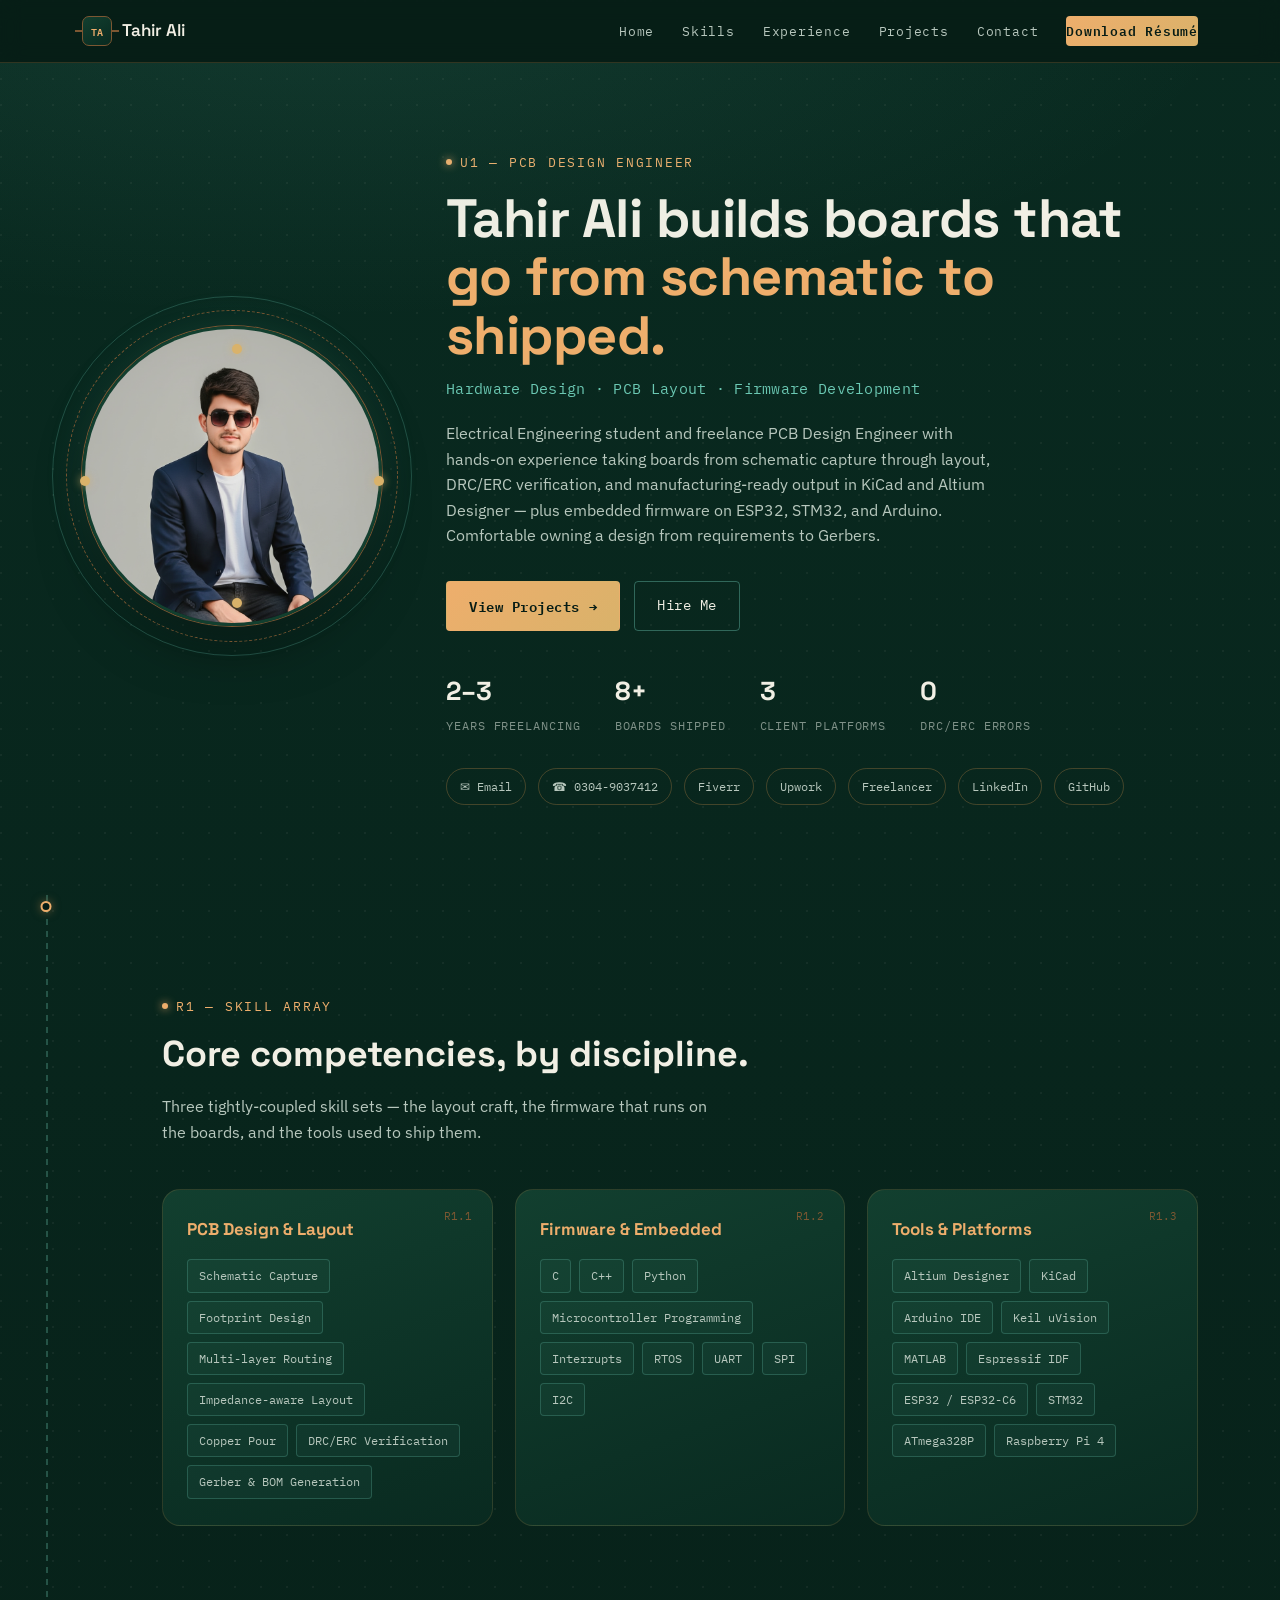
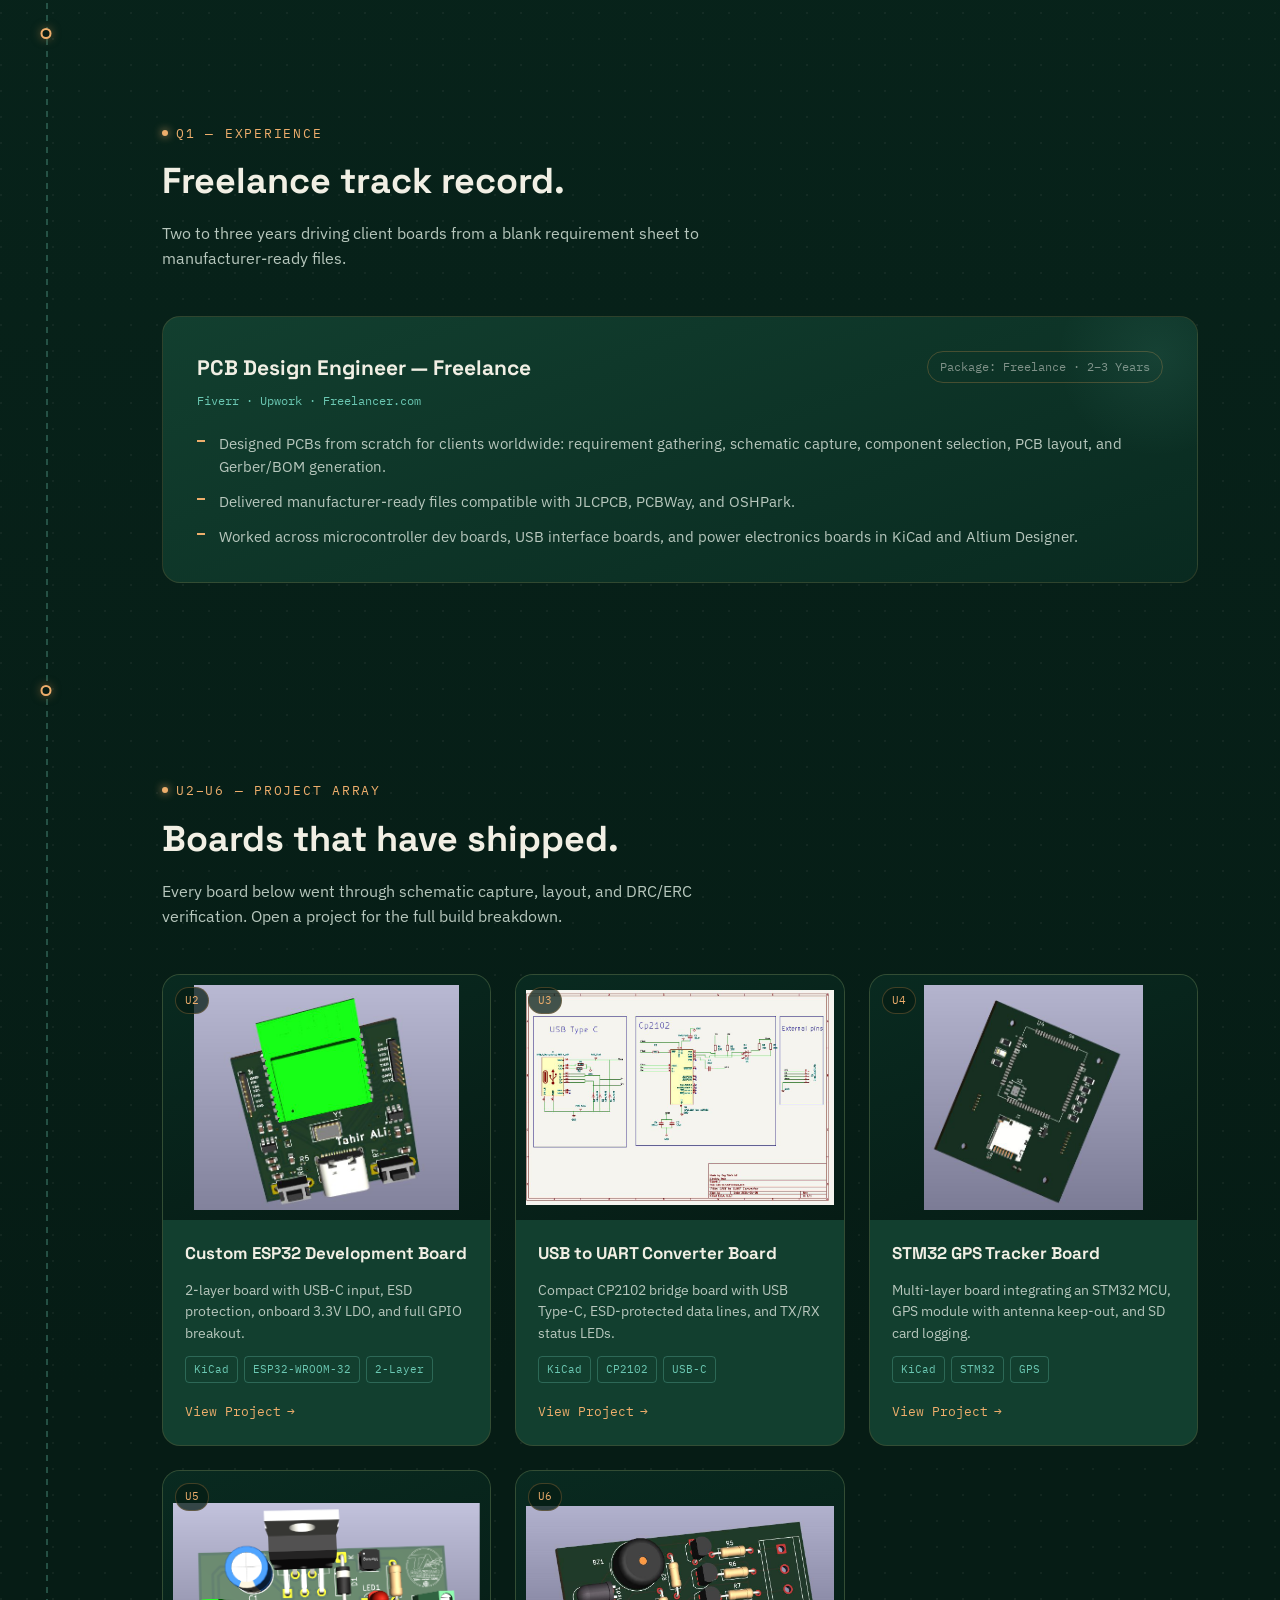
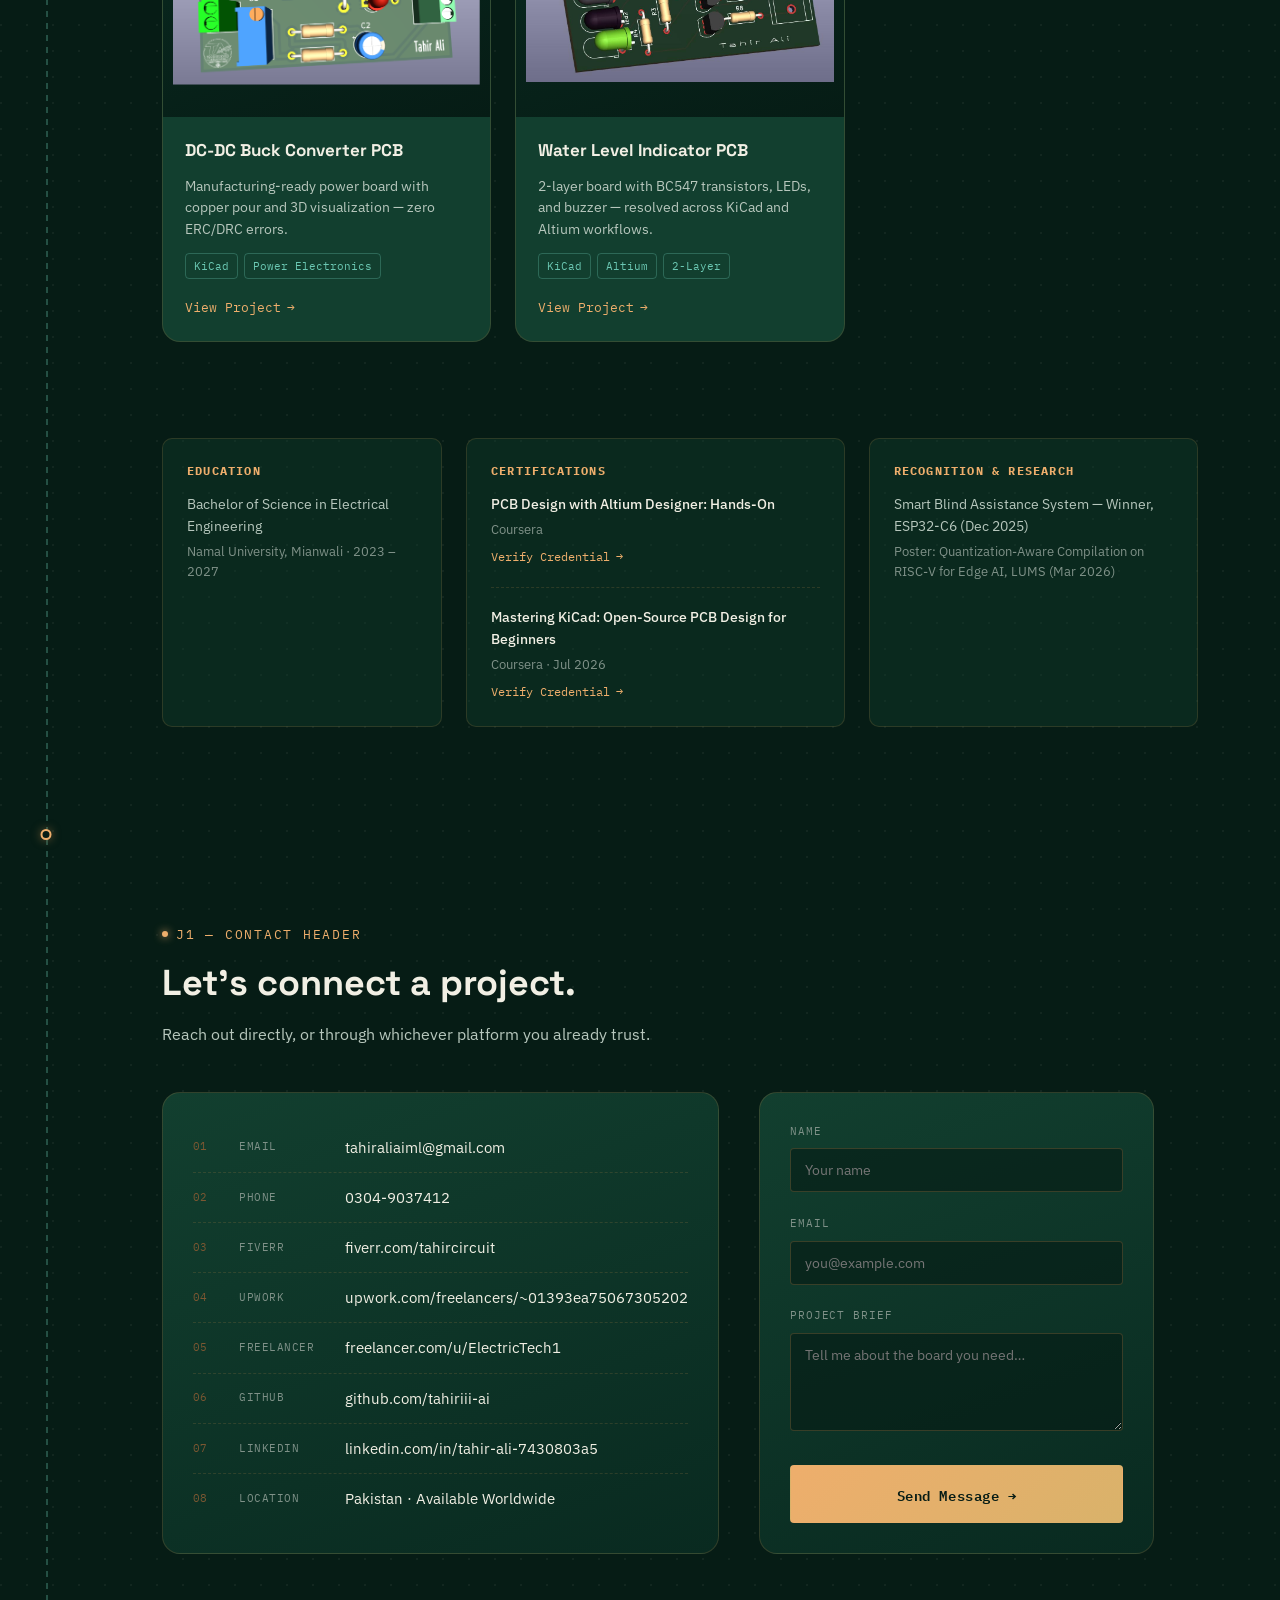
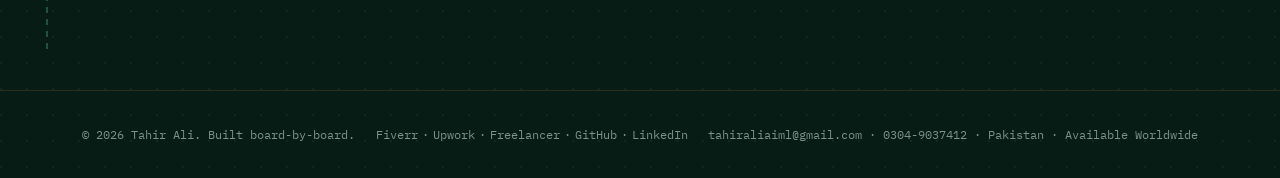
==== index.html @ ec8b3cfe "Initial portfolio website" ====
<!DOCTYPE html>
<html lang="en">
<head>
<meta charset="UTF-8">
<meta name="viewport" content="width=device-width, initial-scale=1.0">
<title>Tahir Ali — PCB Design Engineer</title>
<meta name="description" content="Tahir Ali is a PCB Design Engineer and Electrical Engineering student specializing in schematic capture, PCB layout, and embedded firmware on ESP32, STM32, and Arduino.">
<link rel="stylesheet" href="styles.css">
</head>
<body>

<header class="site-header">
  <nav class="nav">
    <a href="#home" class="brand">
      <span class="chip">TA</span>
      Tahir Ali
    </a>
    <ul class="nav-links" id="navLinks">
      <li><a href="#home">Home</a></li>
      <li><a href="#skills">Skills</a></li>
      <li><a href="#experience">Experience</a></li>
      <li><a href="#projects">Projects</a></li>
      <li><a href="#contact">Contact</a></li>
      <li><a href="Tahir_Ali_Resume.pdf" class="nav-cta" id="resumeLink" download>Download Résumé</a></li>
    </ul>
    <button class="nav-toggle" id="navToggle" aria-label="Toggle menu">☰</button>
  </nav>
</header>

<main>

  <!-- ============ HERO / U1 ============ -->
  <section class="hero" id="home">
    <div class="wrap">
      <div class="hero-grid">

        <div class="hero-portrait">
          <div class="portrait-ring2"></div>
          <div class="portrait-ring"></div>
          <div class="portrait-float">
            <img src="images/picture.png" alt="Tahir Ali, PCB Design Engineer" style="width:100%;height:100%;object-fit:cover;">
          </div>
          <span class="portrait-pad pad-1"></span>
          <span class="portrait-pad pad-2"></span>
          <span class="portrait-pad pad-3"></span>
          <span class="portrait-pad pad-4"></span>
        </div>

        <div class="hero-copy">
          <span class="tag">U1 — PCB Design Engineer</span>
          <h1>Tahir Ali builds boards that <span>go from schematic to shipped.</span></h1>
          <p class="hero-role">Hardware Design · PCB Layout · Firmware Development</p>
          <p class="hero-desc">
            Electrical Engineering student and freelance PCB Design Engineer with hands-on experience
            taking boards from schematic capture through layout, DRC/ERC verification, and
            manufacturing-ready output in KiCad and Altium Designer — plus embedded firmware on
            ESP32, STM32, and Arduino. Comfortable owning a design from requirements to Gerbers.
          </p>
          <div class="hero-actions">
            <a href="#projects" class="btn btn-primary">View Projects →</a>
            <a href="#contact" class="btn btn-ghost">Hire Me</a>
          </div>
          <div class="hero-stats">
            <div class="stat"><b>2–3</b><span>Years Freelancing</span></div>
            <div class="stat"><b>8+</b><span>Boards Shipped</span></div>
            <div class="stat"><b>3</b><span>Client Platforms</span></div>
            <div class="stat"><b>0</b><span>DRC/ERC Errors</span></div>
          </div>
          <div class="hero-socials">
            <a class="pin" href="mailto:tahiraliaiml@gmail.com">✉ Email</a>
            <a class="pin" href="tel:03049037412">☎ 0304-9037412</a>
            <a class="pin" href="https://www.fiverr.com/sellers/tahircircuit" target="_blank" rel="noopener">Fiverr</a>
            <a class="pin" href="https://www.upwork.com/freelancers/~01393ea75067305202?viewMode=1" target="_blank" rel="noopener">Upwork</a>
            <a class="pin" href="https://www.freelancer.com/u/ElectricTech1" target="_blank" rel="noopener">Freelancer</a>
            <a class="pin" href="https://www.linkedin.com/in/tahir-ali-7430803a5/" target="_blank" rel="noopener">LinkedIn</a>
            <a class="pin" href="https://github.com/tahiriii-ai" target="_blank" rel="noopener">GitHub</a>
          </div>
        </div>

      </div>
    </div>
  </section>

  <div style="position:relative;">
  <div class="trace-spine"></div>

  <!-- ============ SKILLS / R1 ============ -->
  <section class="section" id="skills">
    <div class="via" style="top:6px;"></div>
    <div class="wrap">
      <div class="section-head">
        <span class="tag">R1 — Skill Array</span>
        <h2>Core competencies, by discipline.</h2>
        <p>Three tightly-coupled skill sets — the layout craft, the firmware that runs on the boards, and the tools used to ship them.</p>
      </div>
      <div class="skills-grid">
        <div class="skill-card" data-des="R1.1">
          <h3>PCB Design &amp; Layout</h3>
          <div class="pill-row">
            <span class="pill">Schematic Capture</span>
            <span class="pill">Footprint Design</span>
            <span class="pill">Multi-layer Routing</span>
            <span class="pill">Impedance-aware Layout</span>
            <span class="pill">Copper Pour</span>
            <span class="pill">DRC/ERC Verification</span>
            <span class="pill">Gerber &amp; BOM Generation</span>
          </div>
        </div>
        <div class="skill-card" data-des="R1.2">
          <h3>Firmware &amp; Embedded</h3>
          <div class="pill-row">
            <span class="pill">C</span>
            <span class="pill">C++</span>
            <span class="pill">Python</span>
            <span class="pill">Microcontroller Programming</span>
            <span class="pill">Interrupts</span>
            <span class="pill">RTOS</span>
            <span class="pill">UART</span>
            <span class="pill">SPI</span>
            <span class="pill">I2C</span>
          </div>
        </div>
        <div class="skill-card" data-des="R1.3">
          <h3>Tools &amp; Platforms</h3>
          <div class="pill-row">
            <span class="pill">Altium Designer</span>
            <span class="pill">KiCad</span>
            <span class="pill">Arduino IDE</span>
            <span class="pill">Keil uVision</span>
            <span class="pill">MATLAB</span>
            <span class="pill">Espressif IDF</span>
            <span class="pill">ESP32 / ESP32-C6</span>
            <span class="pill">STM32</span>
            <span class="pill">ATmega328P</span>
            <span class="pill">Raspberry Pi 4</span>
          </div>
        </div>
      </div>
    </div>
  </section>

  <!-- ============ EXPERIENCE / Q1 ============ -->
  <section class="section" id="experience">
    <div class="via" style="top:6px;"></div>
    <div class="wrap">
      <div class="section-head">
        <span class="tag">Q1 — Experience</span>
        <h2>Freelance track record.</h2>
        <p>Two to three years driving client boards from a blank requirement sheet to manufacturer-ready files.</p>
      </div>
      <div class="exp-card">
        <div class="exp-top">
          <div>
            <h3>PCB Design Engineer — Freelance</h3>
            <p class="exp-meta">Fiverr · Upwork · Freelancer.com</p>
          </div>
          <span class="exp-package">Package: Freelance · 2–3 Years</span>
        </div>
        <ul class="exp-list">
          <li>Designed PCBs from scratch for clients worldwide: requirement gathering, schematic capture, component selection, PCB layout, and Gerber/BOM generation.</li>
          <li>Delivered manufacturer-ready files compatible with JLCPCB, PCBWay, and OSHPark.</li>
          <li>Worked across microcontroller dev boards, USB interface boards, and power electronics boards in KiCad and Altium Designer.</li>
        </ul>
      </div>
    </div>
  </section>

  <!-- ============ PROJECTS / U2+ ============ -->
  <section class="section" id="projects">
    <div class="via" style="top:6px;"></div>
    <div class="wrap">
      <div class="section-head">
        <span class="tag">U2–U6 — Project Array</span>
        <h2>Boards that have shipped.</h2>
        <p>Every board below went through schematic capture, layout, and DRC/ERC verification. Open a project for the full build breakdown.</p>
      </div>

      <div class="projects-grid">

        <a class="proj-card" href="projects/esp32-dev-board.html">
          <div class="proj-thumb">
            <span class="proj-des">U2</span>
            <img src="images/esp32-front.png" alt="Custom ESP32 development board, 3D render, front view">
          </div>
          <div class="proj-body">
            <h3>Custom ESP32 Development Board</h3>
            <p>2-layer board with USB-C input, ESD protection, onboard 3.3V LDO, and full GPIO breakout.</p>
            <div class="proj-tags"><span>KiCad</span><span>ESP32-WROOM-32</span><span>2-Layer</span></div>
            <span class="proj-link">View Project <span class="arrow">→</span></span>
          </div>
        </a>

        <a class="proj-card" href="projects/usb-uart-converter.html">
          <div class="proj-thumb">
            <span class="proj-des">U3</span>
            <img src="images/usbuart-3d.png" alt="USB to UART converter board, 3D render">
          </div>
          <div class="proj-body">
            <h3>USB to UART Converter Board</h3>
            <p>Compact CP2102 bridge board with USB Type-C, ESD-protected data lines, and TX/RX status LEDs.</p>
            <div class="proj-tags"><span>KiCad</span><span>CP2102</span><span>USB-C</span></div>
            <span class="proj-link">View Project <span class="arrow">→</span></span>
          </div>
        </a>

        <a class="proj-card" href="projects/stm32-gps-tracker.html">
          <div class="proj-thumb">
            <span class="proj-des">U4</span>
            <img src="images/gps-front.png" alt="STM32 GPS tracker board, 3D render, front view">
          </div>
          <div class="proj-body">
            <h3>STM32 GPS Tracker Board</h3>
            <p>Multi-layer board integrating an STM32 MCU, GPS module with antenna keep-out, and SD card logging.</p>
            <div class="proj-tags"><span>KiCad</span><span>STM32</span><span>GPS</span></div>
            <span class="proj-link">View Project <span class="arrow">→</span></span>
          </div>
        </a>

        <a class="proj-card" href="projects/dc-dc-buck-converter.html">
          <div class="proj-thumb">
            <span class="proj-des">U5</span>
            <img src="images/buck-3d-front.png" alt="DC-DC buck converter PCB, 3D render">
          </div>
          <div class="proj-body">
            <h3>DC-DC Buck Converter PCB</h3>
            <p>Manufacturing-ready power board with copper pour and 3D visualization — zero ERC/DRC errors.</p>
            <div class="proj-tags"><span>KiCad</span><span>Power Electronics</span></div>
            <span class="proj-link">View Project <span class="arrow">→</span></span>
          </div>
        </a>

        <a class="proj-card" href="projects/water-level-indicator.html">
          <div class="proj-thumb">
            <span class="proj-des">U6</span>
            <img src="images/wli-3d.jpg" alt="Water level indicator PCB, 3D render">
          </div>
          <div class="proj-body">
            <h3>Water Level Indicator PCB</h3>
            <p>2-layer board with BC547 transistors, LEDs, and buzzer — resolved across KiCad and Altium workflows.</p>
            <div class="proj-tags"><span>KiCad</span><span>Altium</span><span>2-Layer</span></div>
            <span class="proj-link">View Project <span class="arrow">→</span></span>
          </div>
        </a>

      </div>
    </div>
  </section>

  <!-- ============ CREDENTIALS STRIP ============ -->
  <section class="section" style="padding-top:0;">
    <div class="wrap">
      <div class="strip strip-3">
        <div class="strip-card">
          <h4>Education</h4>
          <p>Bachelor of Science in Electrical Engineering</p>
          <p class="sub">Namal University, Mianwali · 2023 – 2027</p>
        </div>

        <div class="strip-card">
          <h4>Certifications</h4>
          <div class="cert-item">
            <p>PCB Design with Altium Designer: Hands-On</p>
            <p class="sub">Coursera</p>
            <a class="cert-verify" href="https://www.coursera.org/account/accomplishments/records/RP9KM3T4HRJ0" target="_blank" rel="noopener">Verify Credential <span class="arrow">→</span></a>
          </div>
          <div class="cert-item">
            <p>Mastering KiCad: Open-Source PCB Design for Beginners</p>
            <p class="sub">Coursera · Jul 2026</p>
            <a class="cert-verify" href="https://www.coursera.org/account/accomplishments/verify/30G01KIRQIGF" target="_blank" rel="noopener">Verify Credential <span class="arrow">→</span></a>
          </div>
        </div>

        <div class="strip-card">
          <h4>Recognition &amp; Research</h4>
          <p>Smart Blind Assistance System — Winner, ESP32-C6 (Dec 2025)</p>
          <p class="sub">Poster: Quantization-Aware Compilation on RISC-V for Edge AI, LUMS (Mar 2026)</p>
        </div>
      </div>
    </div>
  </section>

  <!-- ============ CONTACT / J1 ============ -->
  <section class="section" id="contact">
    <div class="via" style="top:6px;"></div>
    <div class="wrap">
      <div class="section-head">
        <span class="tag">J1 — Contact Header</span>
        <h2>Let's connect a project.</h2>
        <p>Reach out directly, or through whichever platform you already trust.</p>
      </div>

      <div class="contact-grid">
        <div class="pinout">
          <div class="pinout-row">
            <span class="pin-num">01</span><span class="pin-label">Email</span>
            <span class="pin-value"><a href="mailto:tahiraliaiml@gmail.com">tahiraliaiml@gmail.com</a></span>
          </div>
          <div class="pinout-row">
            <span class="pin-num">02</span><span class="pin-label">Phone</span>
            <span class="pin-value"><a href="tel:03049037412">0304-9037412</a></span>
          </div>
          <div class="pinout-row">
            <span class="pin-num">03</span><span class="pin-label">Fiverr</span>
            <span class="pin-value"><a href="https://www.fiverr.com/sellers/tahircircuit" target="_blank" rel="noopener">fiverr.com/tahircircuit</a></span>
          </div>
          <div class="pinout-row">
            <span class="pin-num">04</span><span class="pin-label">Upwork</span>
            <span class="pin-value"><a href="https://www.upwork.com/freelancers/~01393ea75067305202?viewMode=1" target="_blank" rel="noopener">upwork.com/freelancers/~01393ea75067305202</a></span>
          </div>
          <div class="pinout-row">
            <span class="pin-num">05</span><span class="pin-label">Freelancer</span>
            <span class="pin-value"><a href="https://www.freelancer.com/u/ElectricTech1" target="_blank" rel="noopener">freelancer.com/u/ElectricTech1</a></span>
          </div>
          <div class="pinout-row">
            <span class="pin-num">06</span><span class="pin-label">GitHub</span>
            <span class="pin-value"><a href="https://github.com/tahiriii-ai" target="_blank" rel="noopener">github.com/tahiriii-ai</a></span>
          </div>
          <div class="pinout-row">
            <span class="pin-num">07</span><span class="pin-label">LinkedIn</span>
            <span class="pin-value"><a href="https://www.linkedin.com/in/tahir-ali-7430803a5/" target="_blank" rel="noopener">linkedin.com/in/tahir-ali-7430803a5</a></span>
          </div>
          <div class="pinout-row">
            <span class="pin-num">08</span><span class="pin-label">Location</span>
            <span class="pin-value">Pakistan · Available Worldwide</span>
          </div>
        </div>

        <form class="contact-form" id="contactForm">
          <div class="field">
            <label for="name">Name</label>
            <input type="text" id="name" name="name" placeholder="Your name" required>
          </div>
          <div class="field">
            <label for="email">Email</label>
            <input type="email" id="email" name="email" placeholder="you@example.com" required>
          </div>
          <div class="field">
            <label for="message">Project brief</label>
            <textarea id="message" name="message" rows="4" placeholder="Tell me about the board you need…" required></textarea>
          </div>
          <button type="submit" class="btn btn-primary">Send Message →</button>
        </form>
      </div>
    </div>
  </section>

  </div><!-- /trace-spine wrapper -->

</main>

<footer class="site-footer">
  <div class="wrap footer-inner">
    <span>© 2026 Tahir Ali. Built board-by-board.</span>
    <span class="footer-social">
      <a href="https://www.fiverr.com/sellers/tahircircuit" target="_blank" rel="noopener">Fiverr</a> ·
      <a href="https://www.upwork.com/freelancers/~01393ea75067305202?viewMode=1" target="_blank" rel="noopener">Upwork</a> ·
      <a href="https://www.freelancer.com/u/ElectricTech1" target="_blank" rel="noopener">Freelancer</a> ·
      <a href="https://github.com/tahiriii-ai" target="_blank" rel="noopener">GitHub</a> ·
      <a href="https://www.linkedin.com/in/tahir-ali-7430803a5/" target="_blank" rel="noopener">LinkedIn</a>
    </span>
    <span>
      <a href="mailto:tahiraliaiml@gmail.com">tahiraliaiml@gmail.com</a> ·
      <a href="tel:03049037412">0304-9037412</a> ·
      Pakistan · Available Worldwide
    </span>
  </div>
</footer>

<script src="script.js"></script>
</body>
</html>
---- styles.css ----
/* ============================================================
   TAHIR ALI — PCB DESIGN ENGINEER PORTFOLIO
   Design system: literal printed-circuit-board material language.
   Soldermask green base, copper/gold accents, silkscreen ink text,
   reference-designator numbering (U1, R1, Q1, J1) in place of
   generic 01/02/03 markers, connected by a continuous copper trace.
   ============================================================ */

@import url('https://fonts.googleapis.com/css2?family=Space+Grotesk:wght@400;500;600;700&family=IBM+Plex+Sans:wght@400;500;600;700&family=IBM+Plex+Mono:wght@400;500;600&display=swap');

:root {
  /* soldermask */
  --mask: #0e3b2c;
  --mask-deep: #092a20;
  --mask-darker: #061c15;
  --mask-panel: #123f2f;

  /* metals */
  --copper: #c98a4b;
  --copper-bright: #eeae6c;
  --copper-dim: #7c5732;
  --gold: #d9b26a;

  /* ink */
  --silk: #f1efe4;
  --silk-dim: #b7c7bd;
  --silk-faint: #7f9188;

  /* accent trace */
  --trace: #6bc8b3;
  --trace-dim: #3d7a6a;

  --radius-s: 4px;
  --radius-m: 10px;
  --radius-l: 18px;

  --font-display: 'Space Grotesk', sans-serif;
  --font-body: 'IBM Plex Sans', sans-serif;
  --font-mono: 'IBM Plex Mono', monospace;

  --maxw: 1180px;
}

* { box-sizing: border-box; }
html { scroll-behavior: smooth; }

@media (prefers-reduced-motion: reduce) {
  html { scroll-behavior: auto; }
  *, *::before, *::after { animation-duration: 0.001ms !important; animation-iteration-count: 1 !important; transition-duration: 0.001ms !important; }
}

body {
  margin: 0;
  background:
    radial-gradient(circle at 1px 1px, rgba(241,239,228,0.05) 1px, transparent 1px) 0 0/26px 26px,
    linear-gradient(180deg, var(--mask-deep), var(--mask-darker) 60%);
  color: var(--silk);
  font-family: var(--font-body);
  font-size: 16px;
  line-height: 1.6;
  -webkit-font-smoothing: antialiased;
}

img { max-width: 100%; display: block; }
a { color: inherit; text-decoration: none; }
ul { margin: 0; padding: 0; list-style: none; }
h1, h2, h3, h4 { font-family: var(--font-display); margin: 0; color: var(--silk); }
p { margin: 0; }

.wrap {
  max-width: var(--maxw);
  margin: 0 auto;
  padding: 0 32px;
}

/* focus visibility */
a:focus-visible, button:focus-visible {
  outline: 2px solid var(--trace);
  outline-offset: 3px;
}

/* ---------- reference-designator label ---------- */
.tag {
  display: inline-flex;
  align-items: center;
  gap: 8px;
  font-family: var(--font-mono);
  font-size: 12.5px;
  letter-spacing: 0.14em;
  text-transform: uppercase;
  color: var(--copper-bright);
}
.tag::before {
  content: "";
  width: 6px;
  height: 6px;
  border-radius: 50%;
  background: var(--copper-bright);
  box-shadow: 0 0 8px var(--copper-bright);
}

/* ---------- nav ---------- */
.site-header {
  position: sticky;
  top: 0;
  z-index: 100;
  background: rgba(6, 28, 21, 0.86);
  backdrop-filter: blur(10px);
  border-bottom: 1px solid rgba(201, 138, 75, 0.22);
}
.nav {
  display: flex;
  align-items: center;
  justify-content: space-between;
  padding: 16px 32px;
  max-width: var(--maxw);
  margin: 0 auto;
}
.brand {
  display: flex;
  align-items: center;
  gap: 10px;
  font-family: var(--font-display);
  font-weight: 600;
  font-size: 17px;
  color: var(--silk);
}
.brand .chip {
  width: 30px;
  height: 30px;
  border-radius: 7px;
  background: linear-gradient(145deg, var(--mask-panel), var(--mask-deep));
  border: 1px solid var(--copper-dim);
  display: grid;
  place-items: center;
  font-family: var(--font-mono);
  font-size: 10px;
  color: var(--copper-bright);
  position: relative;
}
.brand .chip::before, .brand .chip::after {
  content: "";
  position: absolute;
  width: 8px;
  height: 2px;
  background: var(--copper-dim);
}
.brand .chip::before { left: -8px; }
.brand .chip::after { right: -8px; }

.nav-links {
  display: flex;
  align-items: center;
  gap: 28px;
}
.nav-links a {
  font-family: var(--font-mono);
  font-size: 13px;
  letter-spacing: 0.06em;
  color: var(--silk-dim);
  transition: color 0.2s;
  position: relative;
  padding: 4px 0;
}
.nav-links a:hover { color: var(--trace); }
.nav-cta {
  font-family: var(--font-mono);
  font-size: 12.5px;
  letter-spacing: 0.06em;
  color: var(--mask-darker) !important;
  background: linear-gradient(135deg, var(--copper-bright), var(--gold));
  padding: 9px 16px;
  border-radius: var(--radius-s);
  font-weight: 600;
  transition: filter 0.2s, transform 0.2s;
}
.nav-cta:hover { filter: brightness(1.08); transform: translateY(-1px); }

.nav-toggle {
  display: none;
  background: none;
  border: 1px solid var(--copper-dim);
  border-radius: var(--radius-s);
  width: 38px;
  height: 34px;
  color: var(--silk);
  font-size: 18px;
  cursor: pointer;
}

@media (max-width: 760px) {
  .nav-toggle { display: block; }
  .nav-links {
    position: absolute;
    top: 100%;
    left: 0;
    right: 0;
    background: var(--mask-darker);
    border-bottom: 1px solid rgba(201,138,75,0.22);
    flex-direction: column;
    align-items: flex-start;
    gap: 4px;
    padding: 10px 32px 20px;
    display: none;
  }
  .nav-links.open { display: flex; }
  .nav-links a { padding: 10px 0; width: 100%; }
  .nav-cta { margin-top: 8px; }
}

/* ---------- copper trace spine (signature element) ---------- */
.trace-spine {
  position: absolute;
  left: 46px;
  top: 0;
  bottom: 0;
  width: 2px;
  background: repeating-linear-gradient(180deg, var(--trace-dim) 0 6px, transparent 6px 12px);
  opacity: 0.55;
}
.section { position: relative; padding: 96px 0; }
.section-inner { position: relative; padding-left: 0; }
.via {
  position: absolute;
  left: 46px;
  transform: translateX(-50%);
  width: 11px;
  height: 11px;
  border-radius: 50%;
  background: var(--mask-darker);
  border: 2px solid var(--copper-bright);
  box-shadow: 0 0 10px rgba(201,138,75,0.5);
}

@media (max-width: 860px) {
  .trace-spine, .via { display: none; }
}

/* ---------- hero ---------- */
.hero {
  padding: 84px 0 90px;
  position: relative;
  overflow: hidden;
}
.hero::before {
  content: "";
  position: absolute;
  inset: -20% -10% auto -10%;
  height: 480px;
  background: radial-gradient(ellipse at 30% 20%, rgba(107,200,179,0.10), transparent 60%);
  pointer-events: none;
}
.hero-grid {
  display: grid;
  grid-template-columns: 300px 1fr;
  gap: 64px;
  align-items: center;
}
.hero-portrait {
  position: relative;
  width: 300px;
  height: 300px;
  justify-self: center;
}
.portrait-ring {
  position: absolute;
  inset: -16px;
  border-radius: 50%;
  border: 1.5px dashed var(--copper-dim);
  animation: spin 40s linear infinite;
}
.portrait-ring2 {
  position: absolute;
  inset: -30px;
  border-radius: 50%;
  border: 1px solid rgba(107,200,179,0.25);
}
@keyframes spin { to { transform: rotate(360deg); } }

.portrait-float {
  width: 300px;
  height: 300px;
  border-radius: 50%;
  overflow: hidden;
  border: 3px solid var(--mask-panel);
  box-shadow: 0 0 0 1px var(--copper-dim), 0 30px 60px -20px rgba(0,0,0,0.6), 0 0 40px rgba(107,200,179,0.12);
  animation: float 4.5s ease-in-out infinite alternate;
  background: linear-gradient(160deg, var(--mask-panel), var(--mask-deep));
}
@keyframes float {
  from { transform: translateY(-10px); }
  to { transform: translateY(10px); }
}
.portrait-pad {
  position: absolute;
  width: 10px; height: 10px;
  border-radius: 50%;
  background: var(--gold);
  box-shadow: 0 0 8px rgba(217,178,106,0.7);
}
.pad-1 { top: 6%; left: 50%; }
.pad-2 { top: 50%; right: -2px; }
.pad-3 { bottom: 6%; left: 50%; }
.pad-4 { top: 50%; left: -2px; }

.hero-copy .tag { margin-bottom: 18px; }
.hero-copy h1 {
  font-size: clamp(34px, 5vw, 54px);
  line-height: 1.08;
  font-weight: 700;
  letter-spacing: -0.01em;
}
.hero-copy h1 span { color: var(--copper-bright); }
.hero-role {
  font-family: var(--font-mono);
  color: var(--trace);
  font-size: 15px;
  margin-top: 12px;
  letter-spacing: 0.02em;
}
.hero-desc {
  margin-top: 20px;
  max-width: 560px;
  color: var(--silk-dim);
  font-size: 16px;
}
.hero-actions {
  display: flex;
  gap: 14px;
  margin-top: 32px;
  flex-wrap: wrap;
}
.btn {
  font-family: var(--font-mono);
  font-size: 13.5px;
  letter-spacing: 0.04em;
  padding: 13px 22px;
  border-radius: var(--radius-s);
  border: 1px solid transparent;
  cursor: pointer;
  transition: transform 0.2s, filter 0.2s, border-color 0.2s;
  display: inline-flex;
  align-items: center;
  gap: 8px;
}
.btn-primary {
  background: linear-gradient(135deg, var(--copper-bright), var(--gold));
  color: var(--mask-darker);
  font-weight: 600;
}
.btn-primary:hover { transform: translateY(-2px); filter: brightness(1.06); }
.btn-ghost {
  background: transparent;
  border-color: rgba(107,200,179,0.4);
  color: var(--silk);
}
.btn-ghost:hover { border-color: var(--trace); color: var(--trace); }

.hero-stats {
  display: flex;
  gap: 34px;
  margin-top: 40px;
  flex-wrap: wrap;
}
.stat b {
  display: block;
  font-family: var(--font-display);
  font-size: 26px;
  color: var(--silk);
}
.stat span {
  font-family: var(--font-mono);
  font-size: 11.5px;
  color: var(--silk-faint);
  letter-spacing: 0.08em;
  text-transform: uppercase;
}

.hero-socials {
  display: flex;
  gap: 12px;
  margin-top: 30px;
  flex-wrap: wrap;
}
.pin {
  font-family: var(--font-mono);
  font-size: 12px;
  color: var(--silk-dim);
  border: 1px solid rgba(201,138,75,0.3);
  padding: 8px 13px;
  border-radius: 999px;
  transition: border-color 0.2s, color 0.2s, background 0.2s;
}
.pin:hover { border-color: var(--copper-bright); color: var(--copper-bright); background: rgba(201,138,75,0.08); }

@media (max-width: 860px) {
  .hero-grid { grid-template-columns: 1fr; text-align: center; }
  .hero-portrait { justify-self: center; }
  .hero-desc { margin-inline: auto; }
  .hero-actions, .hero-stats, .hero-socials { justify-content: center; }
}

/* ---------- section heads ---------- */
.section-head {
  margin-bottom: 44px;
  padding-left: 80px;
}
.section-head h2 {
  font-size: clamp(26px, 3.4vw, 36px);
  margin-top: 10px;
}
.section-head p {
  color: var(--silk-dim);
  margin-top: 10px;
  max-width: 560px;
}
@media (max-width: 860px) { .section-head { padding-left: 0; } }

/* ---------- skills ---------- */
.skills-grid {
  display: grid;
  grid-template-columns: repeat(3, 1fr);
  gap: 22px;
  padding-left: 80px;
}
@media (max-width: 860px) { .skills-grid { grid-template-columns: 1fr; padding-left: 0; } }

.skill-card {
  background: linear-gradient(160deg, var(--mask-panel), var(--mask-deep));
  border: 1px solid rgba(201,138,75,0.18);
  border-radius: var(--radius-l);
  padding: 26px 24px;
  position: relative;
}
.skill-card::before {
  content: attr(data-des);
  position: absolute;
  top: 18px;
  right: 20px;
  font-family: var(--font-mono);
  font-size: 11px;
  color: var(--copper-dim);
}
.skill-card h3 {
  font-size: 17px;
  color: var(--copper-bright);
  margin-bottom: 16px;
  font-family: var(--font-display);
}
.pill-row { display: flex; flex-wrap: wrap; gap: 8px; }
.pill {
  font-family: var(--font-mono);
  font-size: 12px;
  color: var(--silk-dim);
  border: 1px solid rgba(107,200,179,0.25);
  padding: 6px 11px;
  border-radius: var(--radius-s);
  background: rgba(107,200,179,0.05);
}

/* ---------- experience ---------- */
.exp-card {
  margin-left: 80px;
  background: linear-gradient(160deg, var(--mask-panel), var(--mask-deep));
  border: 1px solid rgba(201,138,75,0.18);
  border-radius: var(--radius-l);
  padding: 34px 34px;
  position: relative;
  overflow: hidden;
}
.exp-card::after {
  content: "";
  position: absolute;
  right: -60px; top: -60px;
  width: 200px; height: 200px;
  border-radius: 50%;
  background: radial-gradient(circle, rgba(107,200,179,0.10), transparent 70%);
}
.exp-top {
  display: flex;
  justify-content: space-between;
  align-items: flex-start;
  gap: 20px;
  flex-wrap: wrap;
}
.exp-top h3 {
  font-size: 21px;
  color: var(--silk);
}
.exp-meta {
  font-family: var(--font-mono);
  font-size: 12px;
  color: var(--trace);
  margin-top: 6px;
}
.exp-package {
  font-family: var(--font-mono);
  font-size: 11.5px;
  color: var(--silk-faint);
  border: 1px solid rgba(201,138,75,0.3);
  padding: 6px 12px;
  border-radius: 999px;
  white-space: nowrap;
}
.exp-list {
  margin-top: 22px;
  display: grid;
  gap: 12px;
}
.exp-list li {
  padding-left: 22px;
  position: relative;
  color: var(--silk-dim);
  font-size: 14.5px;
}
.exp-list li::before {
  content: "";
  position: absolute;
  left: 0; top: 8px;
  width: 8px; height: 2px;
  background: var(--copper-bright);
}
@media (max-width: 860px) { .exp-card, .exp-list { margin-left: 0; } }

/* ---------- projects ---------- */
.projects-grid {
  padding-left: 80px;
  display: grid;
  grid-template-columns: repeat(3, 1fr);
  gap: 24px;
}
@media (max-width: 1020px) { .projects-grid { grid-template-columns: repeat(2, 1fr); } }
@media (max-width: 700px) { .projects-grid { grid-template-columns: 1fr; padding-left: 0; } }

.proj-card {
  background: var(--mask-panel);
  border: 1px solid rgba(201,138,75,0.18);
  border-radius: var(--radius-l);
  overflow: hidden;
  display: flex;
  flex-direction: column;
  transition: transform 0.25s, border-color 0.25s, box-shadow .25s;
}
.proj-card:hover {
  transform: translateY(-6px);
  border-color: rgba(201,138,75,0.5);
  box-shadow: 0 20px 40px -18px rgba(0,0,0,0.55);
}
.proj-thumb {
  aspect-ratio: 4/3;
  background: linear-gradient(160deg, var(--mask-deep), var(--mask-darker));
  position: relative;
  overflow: hidden;
}
.proj-thumb img { width: 100%; height: 100%; object-fit: contain; object-position: center; padding: 10px; background: linear-gradient(160deg, var(--mask-deep), var(--mask-darker)); }
.proj-des {
  position: absolute;
  top: 12px; left: 12px;
  font-family: var(--font-mono);
  font-size: 11px;
  color: var(--copper-bright);
  background: rgba(6,28,21,0.75);
  padding: 4px 9px;
  border-radius: 999px;
  border: 1px solid rgba(201,138,75,0.3);
}
.proj-body { padding: 20px 22px 24px; display: flex; flex-direction: column; gap: 12px; flex: 1; }
.proj-body h3 { font-size: 17px; color: var(--silk); }
.proj-body p { font-size: 13.5px; color: var(--silk-dim); flex: 1; }
.proj-tags { display: flex; flex-wrap: wrap; gap: 6px; }
.proj-tags span {
  font-family: var(--font-mono);
  font-size: 10.5px;
  color: var(--trace);
  border: 1px solid rgba(107,200,179,0.3);
  padding: 4px 8px;
  border-radius: var(--radius-s);
}
.proj-link {
  margin-top: 6px;
  font-family: var(--font-mono);
  font-size: 12.5px;
  color: var(--copper-bright);
  display: inline-flex;
  align-items: center;
  gap: 6px;
}
.proj-link .arrow { transition: transform 0.2s; }
.proj-card:hover .proj-link .arrow { transform: translateX(4px); }

/* placeholder schematic svg card (for projects without photos) */
.svg-thumb { width: 100%; height: 100%; }

/* ---------- credentials strip ---------- */
.strip {
  padding-left: 80px;
  display: grid;
  grid-template-columns: 1fr 1fr;
  gap: 24px;
}
.strip-3 { grid-template-columns: 0.85fr 1.15fr 1fr; }
@media (max-width: 860px) { .strip, .strip-3 { grid-template-columns: 1fr; padding-left: 0; } }
.strip-card {
  border: 1px solid rgba(201,138,75,0.18);
  border-radius: var(--radius-m);
  padding: 22px 24px;
  background: rgba(18,63,47,0.4);
}
.strip-card h4 {
  font-family: var(--font-mono);
  font-size: 12px;
  letter-spacing: 0.1em;
  color: var(--copper-bright);
  text-transform: uppercase;
  margin-bottom: 12px;
}
.strip-card p { color: var(--silk-dim); font-size: 14px; }
.strip-card .sub { color: var(--silk-faint); font-size: 12.5px; margin-top: 4px; }
.cert-item + .cert-item { margin-top: 18px; padding-top: 18px; border-top: 1px dashed rgba(201,138,75,0.18); }
.cert-item p:first-child { color: var(--silk); font-size: 14px; font-weight: 500; }
.cert-verify {
  margin-top: 8px;
  font-family: var(--font-mono);
  font-size: 12px;
  color: var(--copper-bright);
  display: inline-flex;
  align-items: center;
  gap: 6px;
}
.cert-verify:hover { color: var(--trace); }
.cert-verify .arrow { transition: transform 0.2s; }
.cert-verify:hover .arrow { transform: translateX(4px); }

/* ---------- contact ---------- */
.contact-grid {
  padding-left: 80px;
  display: grid;
  grid-template-columns: 1.1fr 0.9fr;
  gap: 40px;
}
@media (max-width: 860px) { .contact-grid { grid-template-columns: 1fr; padding-left: 0; } }
.pinout {
  border: 1px solid rgba(201,138,75,0.2);
  border-radius: var(--radius-l);
  background: linear-gradient(160deg, var(--mask-panel), var(--mask-deep));
  padding: 30px;
}
.pinout-row {
  display: flex;
  align-items: center;
  gap: 16px;
  padding: 13px 0;
  border-bottom: 1px dashed rgba(201,138,75,0.18);
}
.pinout-row:last-child { border-bottom: none; }
.pin-num {
  font-family: var(--font-mono);
  font-size: 11px;
  color: var(--copper-dim);
  width: 30px;
}
.pin-label {
  font-family: var(--font-mono);
  font-size: 11px;
  color: var(--silk-faint);
  width: 90px;
  text-transform: uppercase;
  letter-spacing: 0.05em;
}
.pin-value { color: var(--silk); font-size: 14.5px; }
.pin-value a:hover { color: var(--trace); }

.contact-form {
  border: 1px solid rgba(201,138,75,0.2);
  border-radius: var(--radius-l);
  padding: 30px;
  background: linear-gradient(160deg, var(--mask-panel), var(--mask-deep));
  display: grid;
  gap: 16px;
}
.field label {
  display: block;
  font-family: var(--font-mono);
  font-size: 11px;
  letter-spacing: 0.08em;
  text-transform: uppercase;
  color: var(--silk-faint);
  margin-bottom: 8px;
}
.field input, .field textarea {
  width: 100%;
  background: rgba(6,28,21,0.6);
  border: 1px solid rgba(201,138,75,0.25);
  border-radius: var(--radius-s);
  padding: 12px 14px;
  color: var(--silk);
  font-family: var(--font-body);
  font-size: 14px;
  resize: vertical;
}
.field input:focus, .field textarea:focus {
  outline: none;
  border-color: var(--trace);
}
.contact-form .btn-primary { width: 100%; justify-content: center; margin-top: 4px; }

/* ---------- footer ---------- */
.site-footer {
  border-top: 1px solid rgba(201,138,75,0.18);
  padding: 34px 0;
  margin-top: 40px;
}
.footer-inner {
  display: flex;
  justify-content: space-between;
  align-items: center;
  flex-wrap: wrap;
  gap: 14px;
  font-family: var(--font-mono);
  font-size: 12px;
  color: var(--silk-faint);
}
.footer-inner a:hover { color: var(--trace); }
.footer-social { display: flex; flex-wrap: wrap; gap: 4px; }

/* ============================================================
   PROJECT DETAIL PAGE
   ============================================================ */
.proj-hero {
  padding: 56px 0 40px;
  border-bottom: 1px solid rgba(201,138,75,0.18);
}
.breadcrumb {
  font-family: var(--font-mono);
  font-size: 12.5px;
  color: var(--silk-faint);
  margin-bottom: 22px;
  display: flex;
  align-items: center;
  gap: 8px;
}
.breadcrumb a:hover { color: var(--trace); }
.proj-hero-top {
  display: flex;
  justify-content: space-between;
  align-items: flex-end;
  flex-wrap: wrap;
  gap: 20px;
}
.proj-hero h1 { font-size: clamp(28px, 4vw, 44px); }
.proj-hero .sub { color: var(--trace); font-family: var(--font-mono); font-size: 14px; margin-top: 10px; }
.chips-row { display: flex; gap: 8px; flex-wrap: wrap; margin-top: 18px; }
.chips-row span {
  font-family: var(--font-mono);
  font-size: 11.5px;
  color: var(--copper-bright);
  border: 1px solid rgba(201,138,75,0.3);
  padding: 6px 12px;
  border-radius: 999px;
}

.gallery {
  display: grid;
  grid-template-columns: repeat(2, 1fr);
  gap: 20px;
  margin: 44px 0;
}
@media (max-width: 700px) { .gallery { grid-template-columns: 1fr; } }
.gallery figure {
  margin: 0;
  border: 1px solid rgba(201,138,75,0.2);
  border-radius: var(--radius-m);
  overflow: hidden;
  background: var(--mask-panel);
}
.gallery img { width: 100%; height: 100%; object-fit: contain; object-position: center; aspect-ratio: 4/3; padding: 10px; background: linear-gradient(160deg, var(--mask-deep), var(--mask-darker)); }
.gallery figcaption {
  font-family: var(--font-mono);
  font-size: 11.5px;
  color: var(--silk-faint);
  padding: 10px 14px;
  border-top: 1px solid rgba(201,138,75,0.15);
}

.proj-body-grid {
  display: grid;
  grid-template-columns: 1.4fr 1fr;
  gap: 50px;
  margin: 20px 0 60px;
}
@media (max-width: 860px) { .proj-body-grid { grid-template-columns: 1fr; } }
.proj-body-grid h2 {
  font-size: 20px;
  color: var(--copper-bright);
  margin-bottom: 16px;
}
.proj-body-grid > div > p { color: var(--silk-dim); margin-bottom: 14px; }
.feature-list { display: grid; gap: 12px; margin-top: 4px; }
.feature-list li {
  padding-left: 22px;
  position: relative;
  color: var(--silk-dim);
  font-size: 14.5px;
}
.feature-list li::before {
  content: "";
  position: absolute; left: 0; top: 8px;
  width: 8px; height: 2px;
  background: var(--trace);
}
.spec-box {
  border: 1px solid rgba(201,138,75,0.2);
  border-radius: var(--radius-m);
  background: var(--mask-panel);
  padding: 24px;
  height: fit-content;
}
.spec-box h3 {
  font-family: var(--font-mono);
  font-size: 12px;
  letter-spacing: 0.08em;
  text-transform: uppercase;
  color: var(--copper-bright);
  margin-bottom: 16px;
}
.spec-row {
  display: flex;
  justify-content: space-between;
  padding: 10px 0;
  border-bottom: 1px dashed rgba(201,138,75,0.18);
  font-size: 13.5px;
}
.spec-row:last-child { border-bottom: none; }
.spec-row span:first-child { color: var(--silk-faint); font-family: var(--font-mono); font-size: 11.5px; }
.spec-row span:last-child { color: var(--silk); text-align: right; }

.proj-nav {
  display: flex;
  justify-content: space-between;
  padding: 30px 0 60px;
  border-top: 1px solid rgba(201,138,75,0.18);
  flex-wrap: wrap;
  gap: 16px;
}
.proj-nav a {
  font-family: var(--font-mono);
  font-size: 13px;
  color: var(--silk-dim);
  display: flex;
  align-items: center;
  gap: 8px;
}
.proj-nav a:hover { color: var(--copper-bright); }
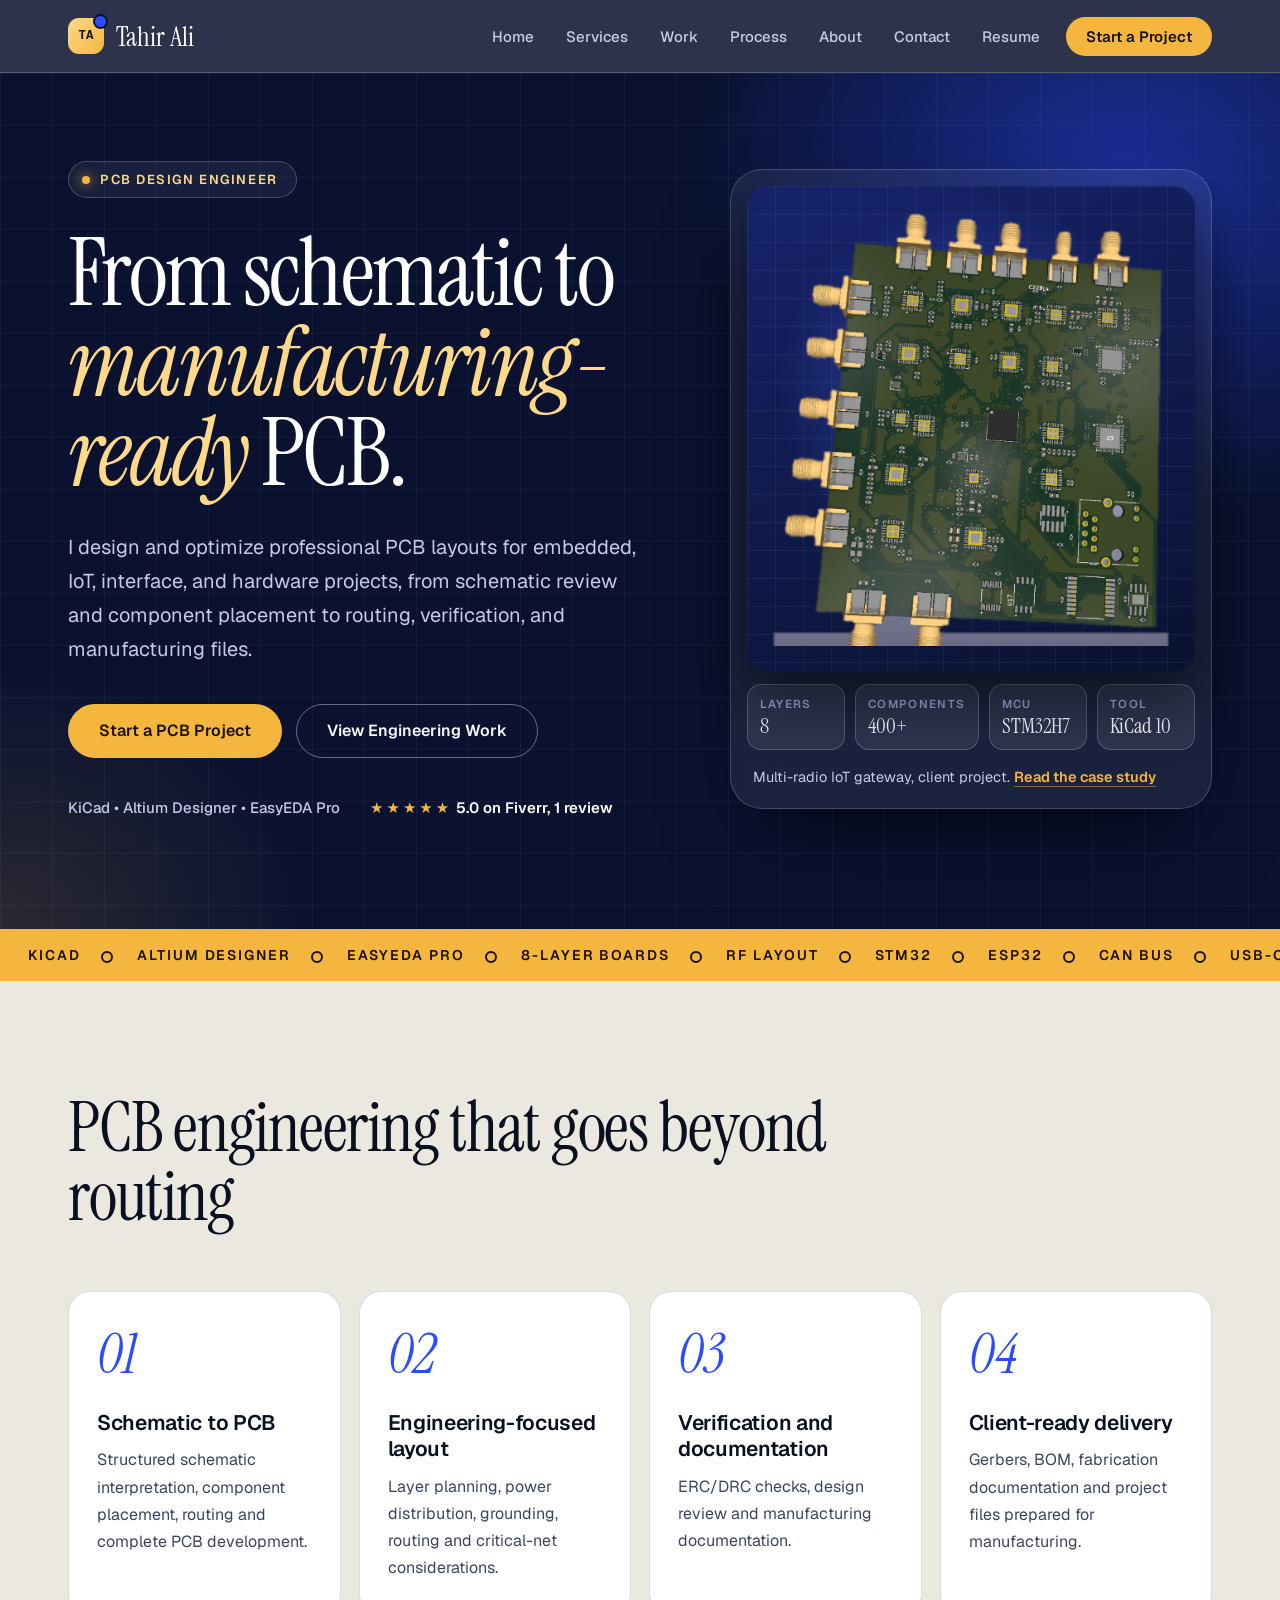
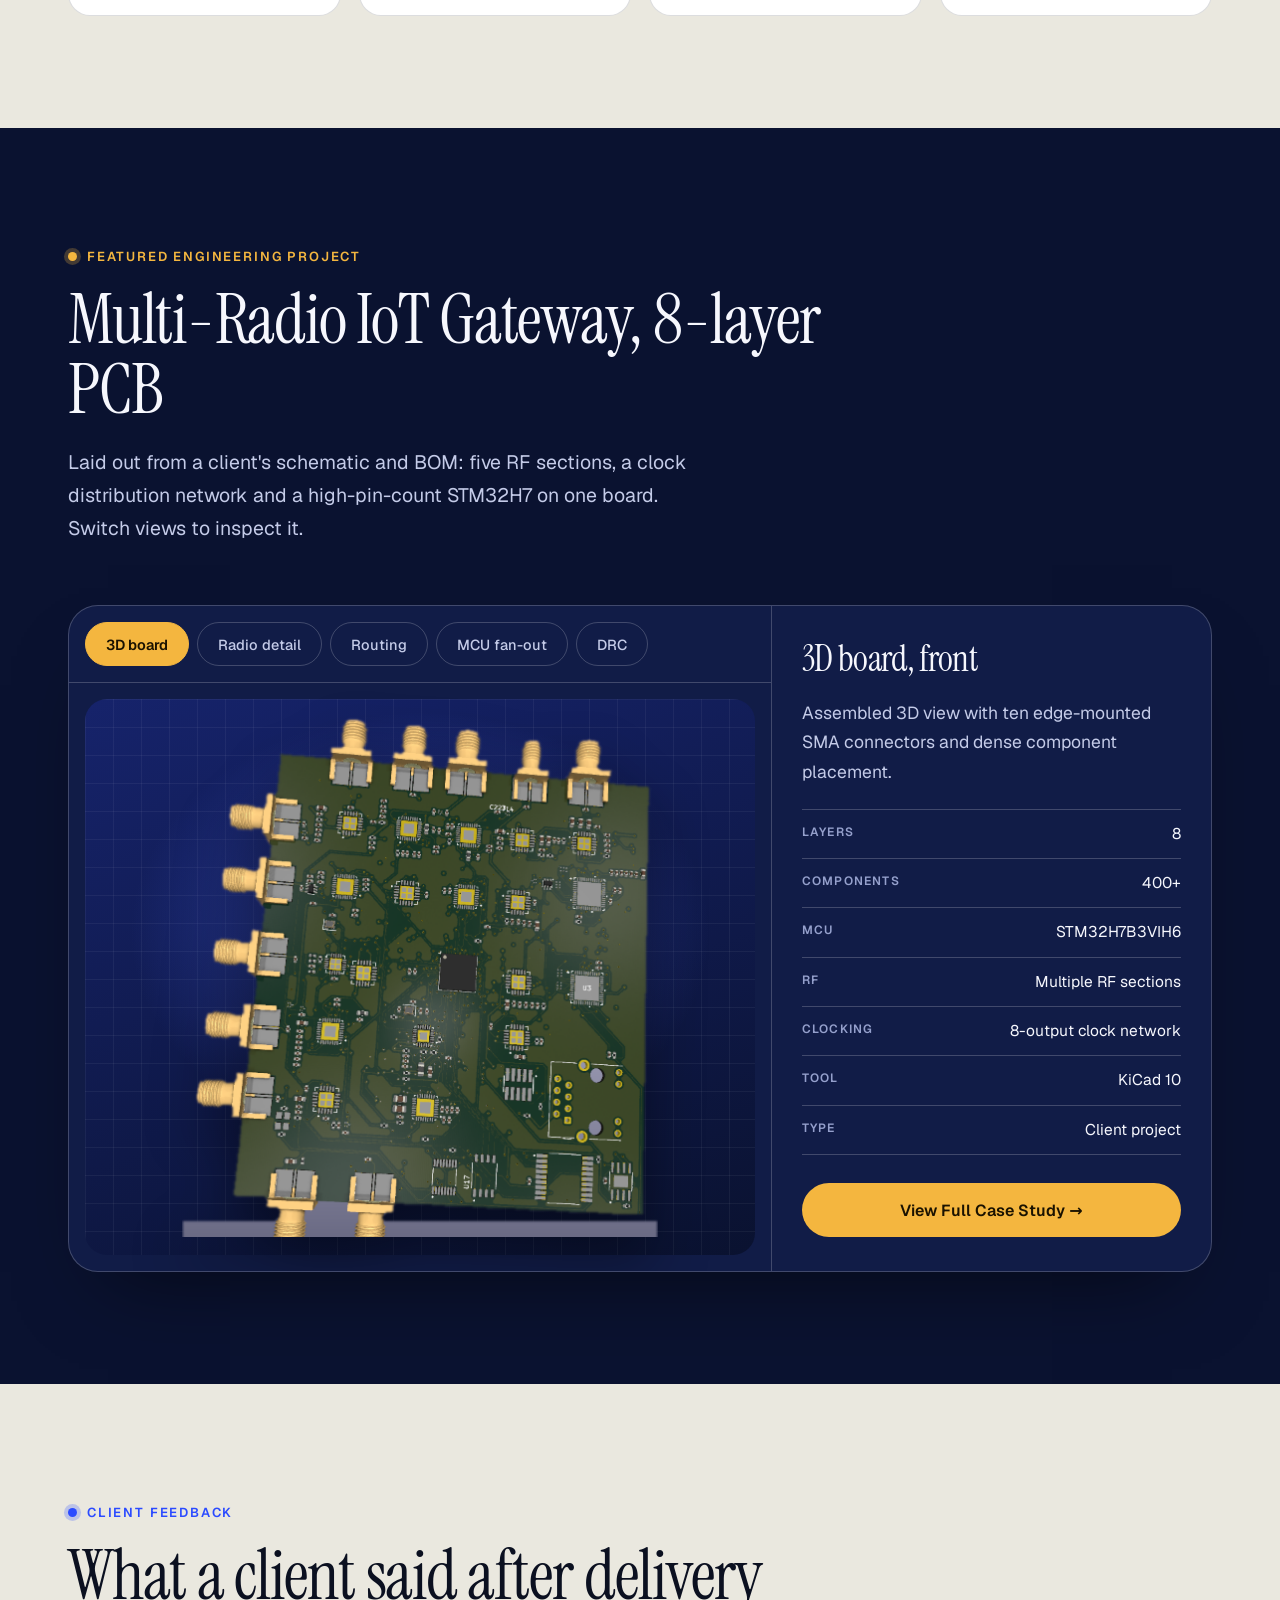
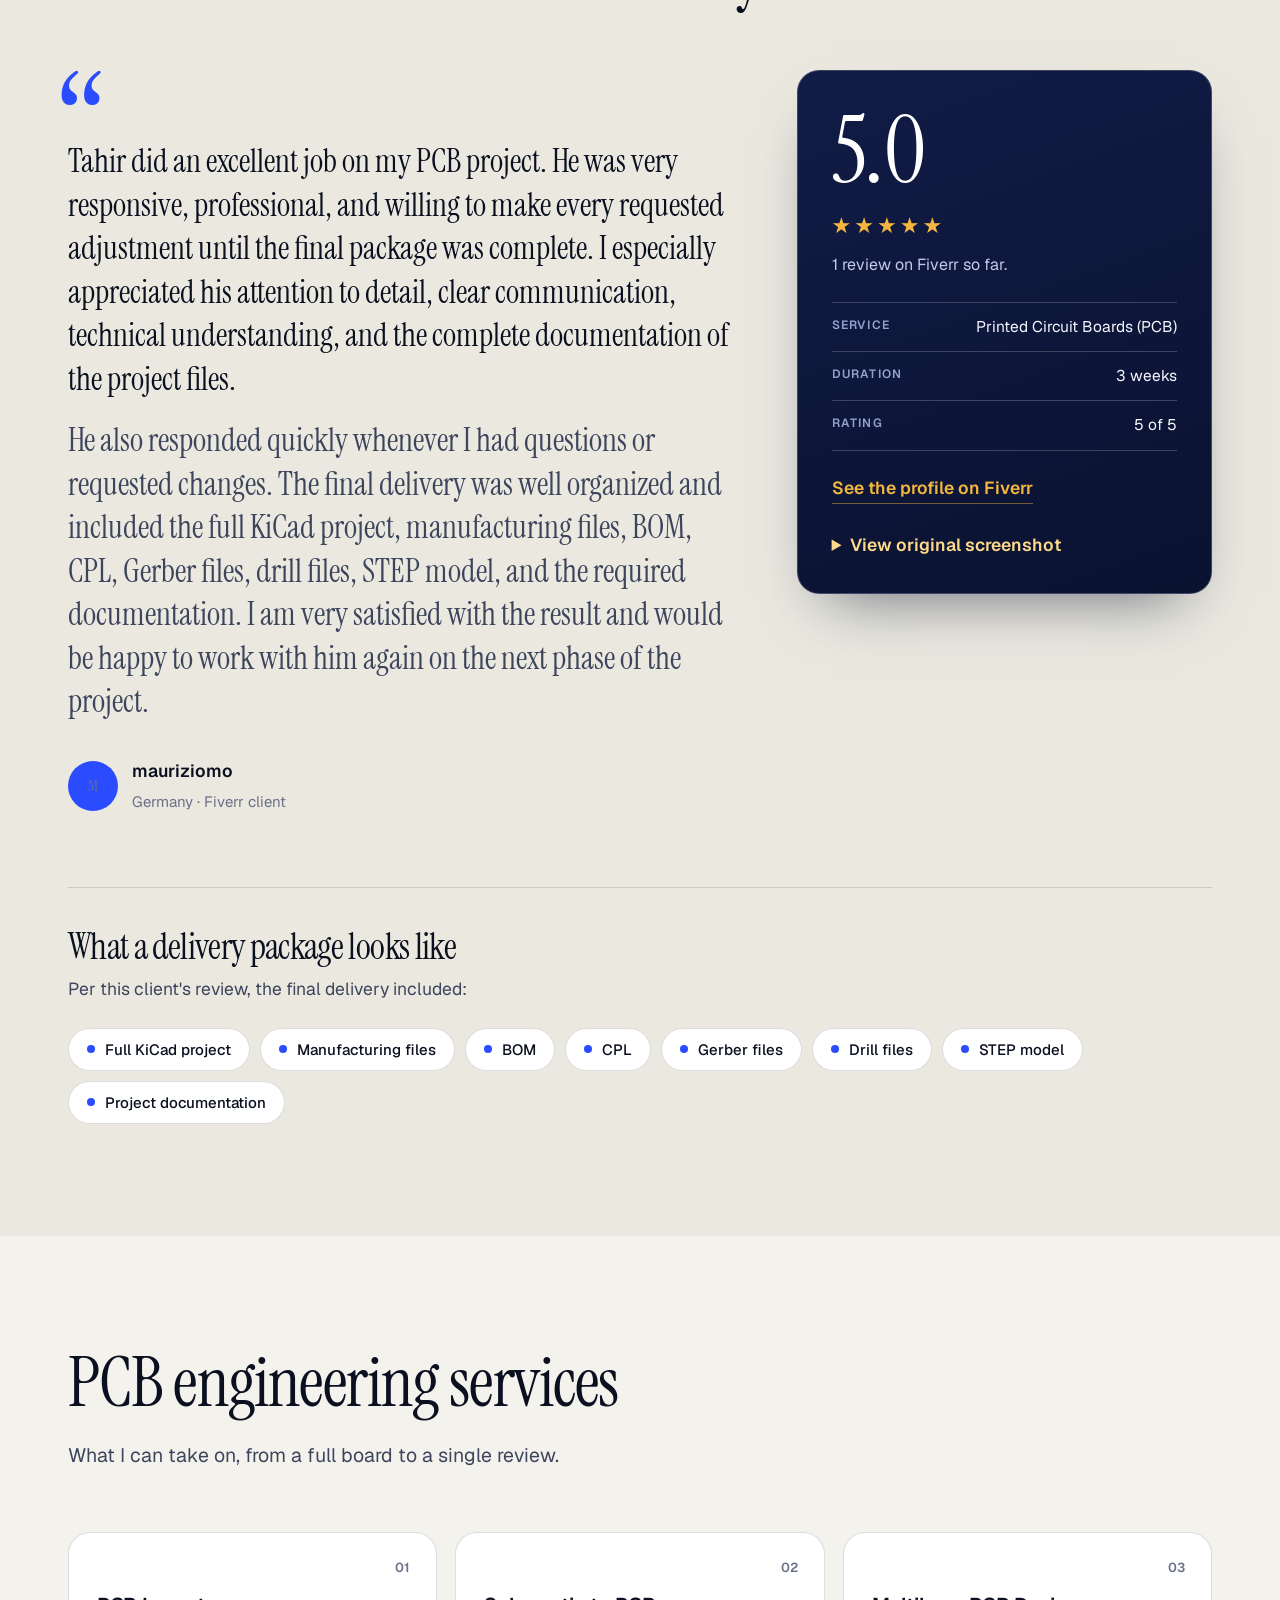
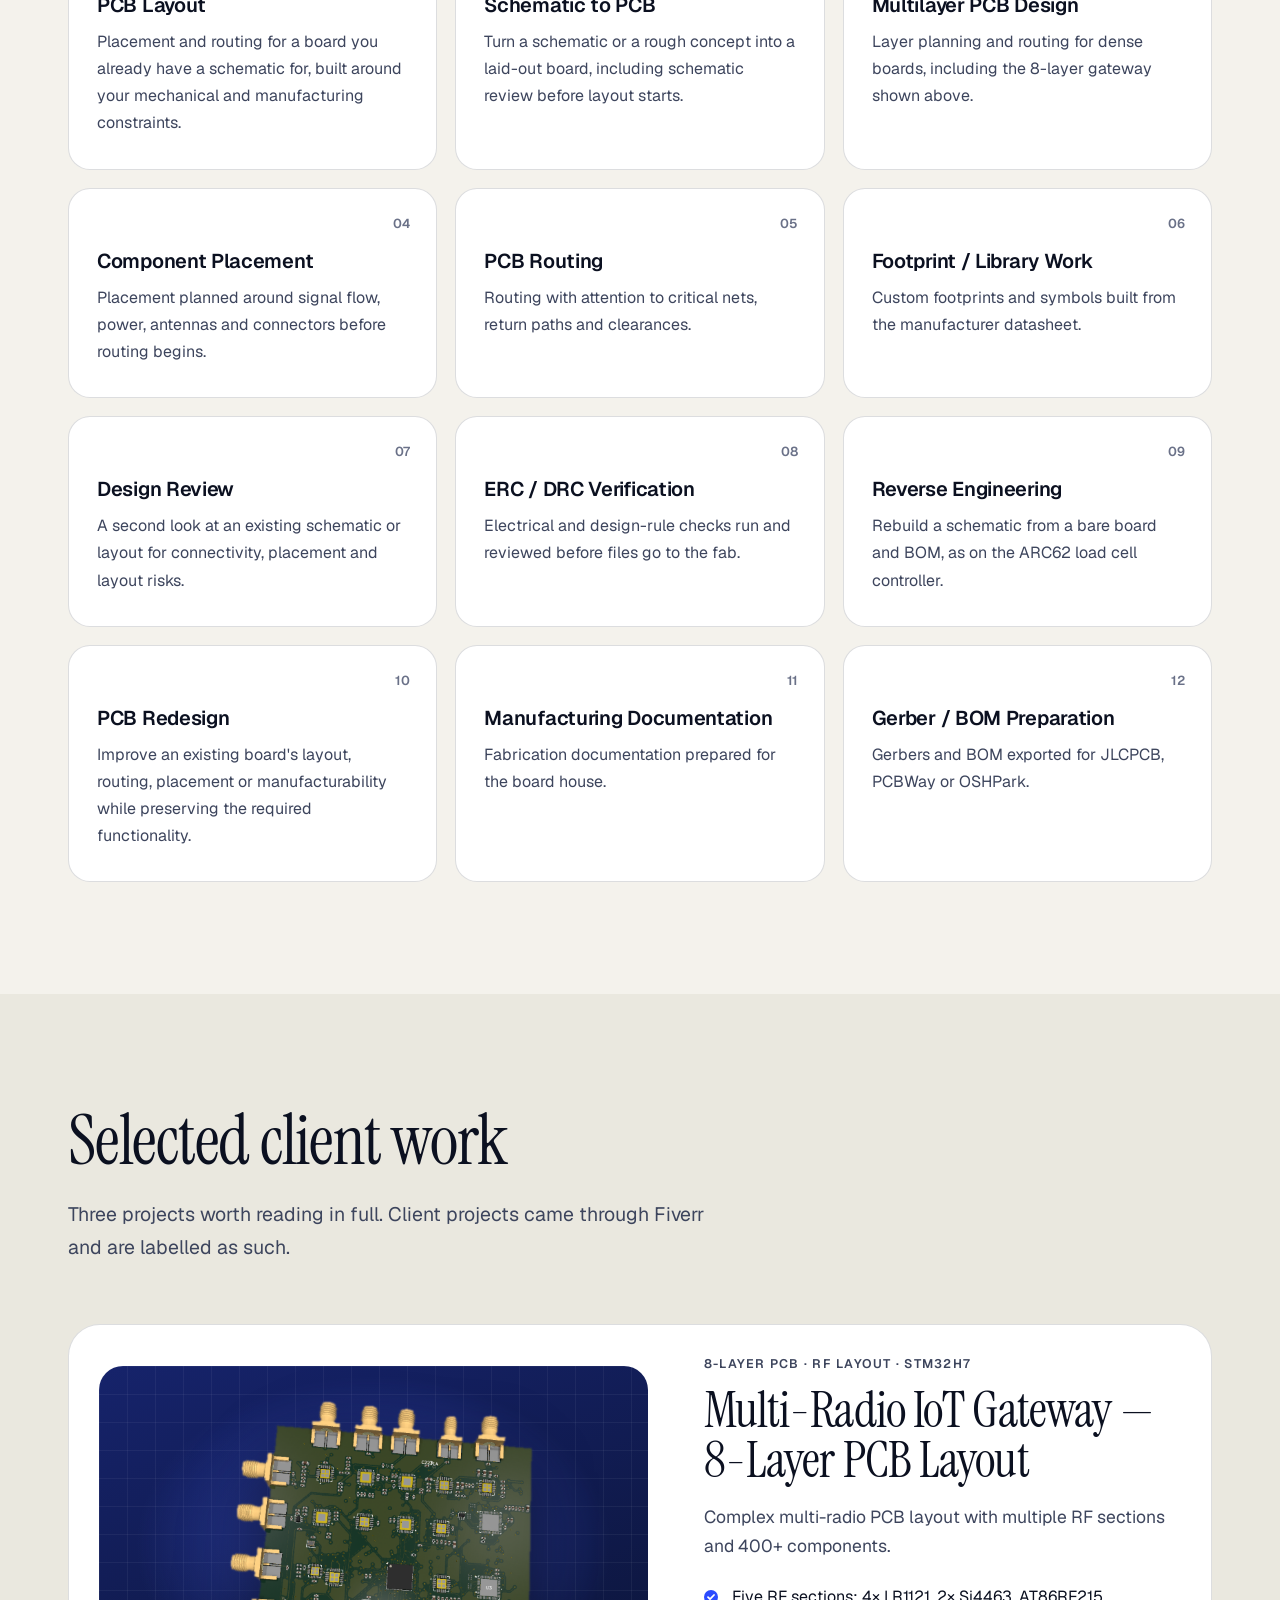
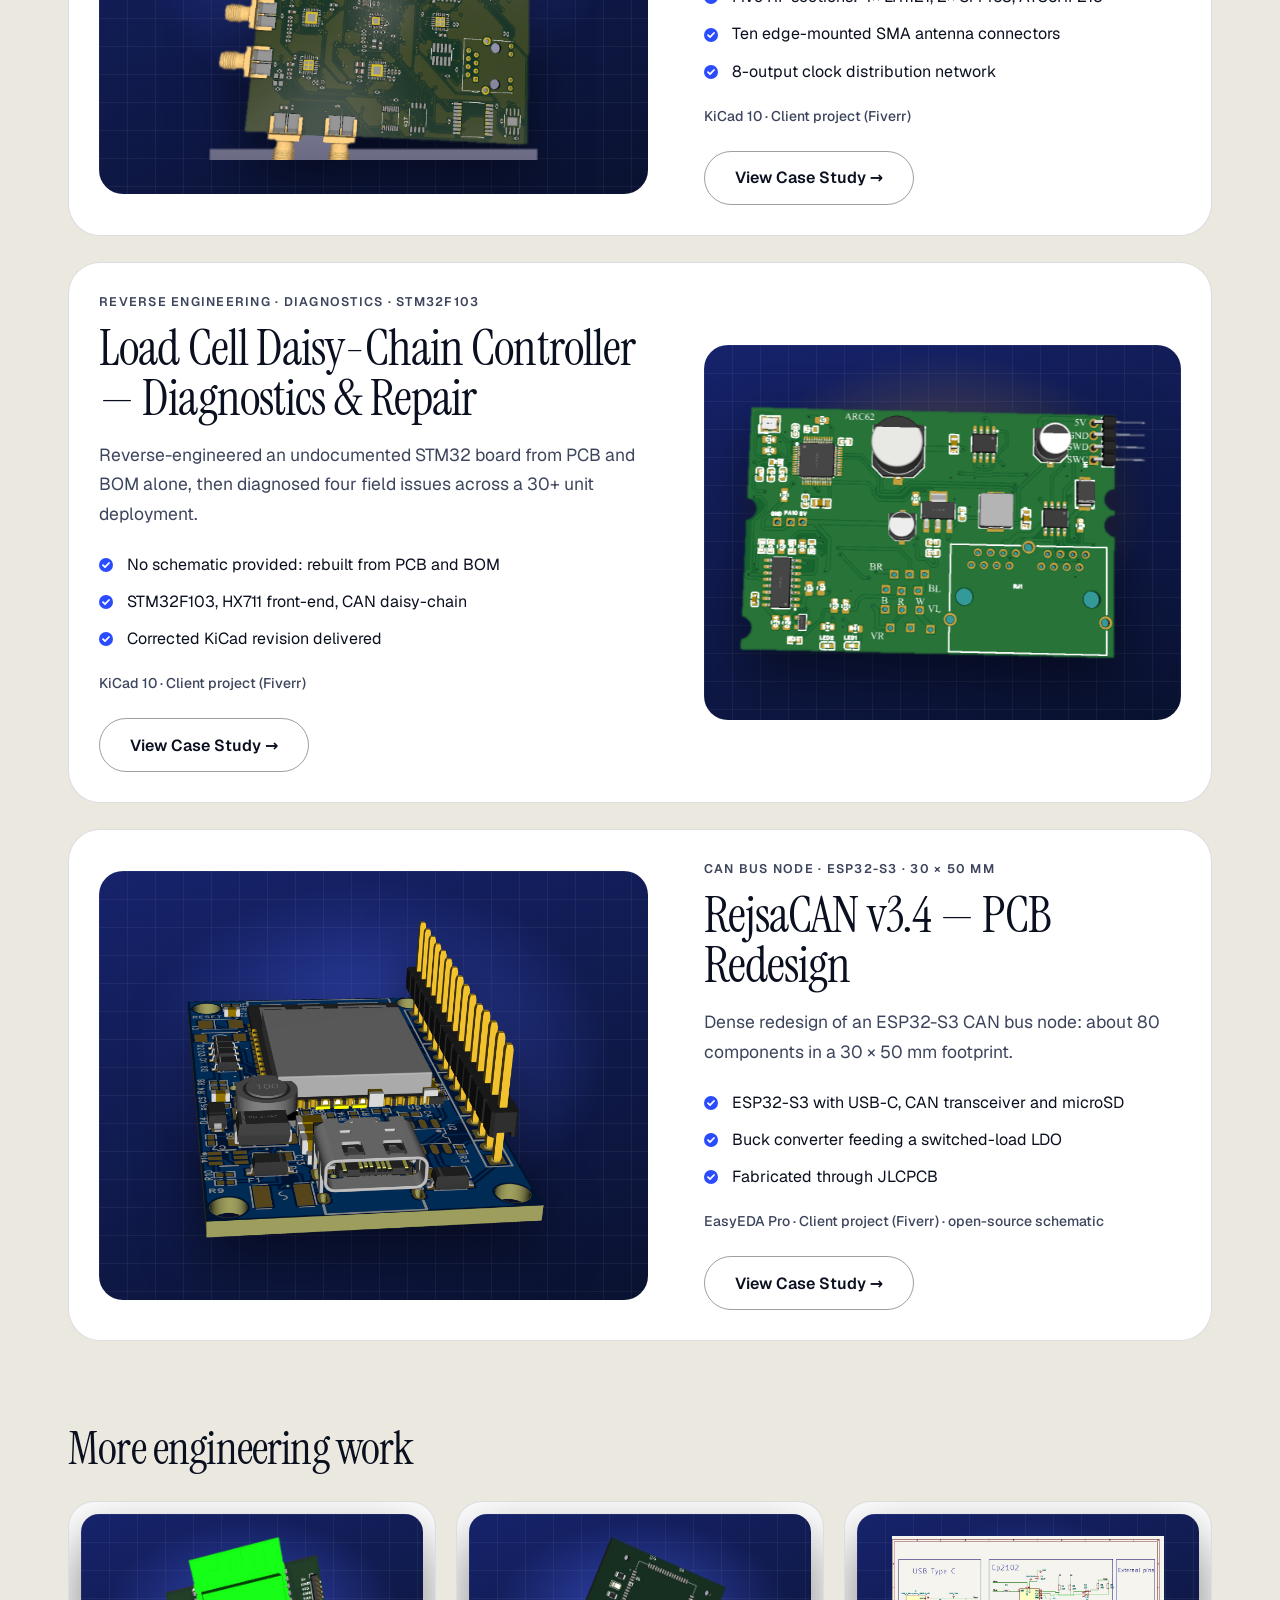
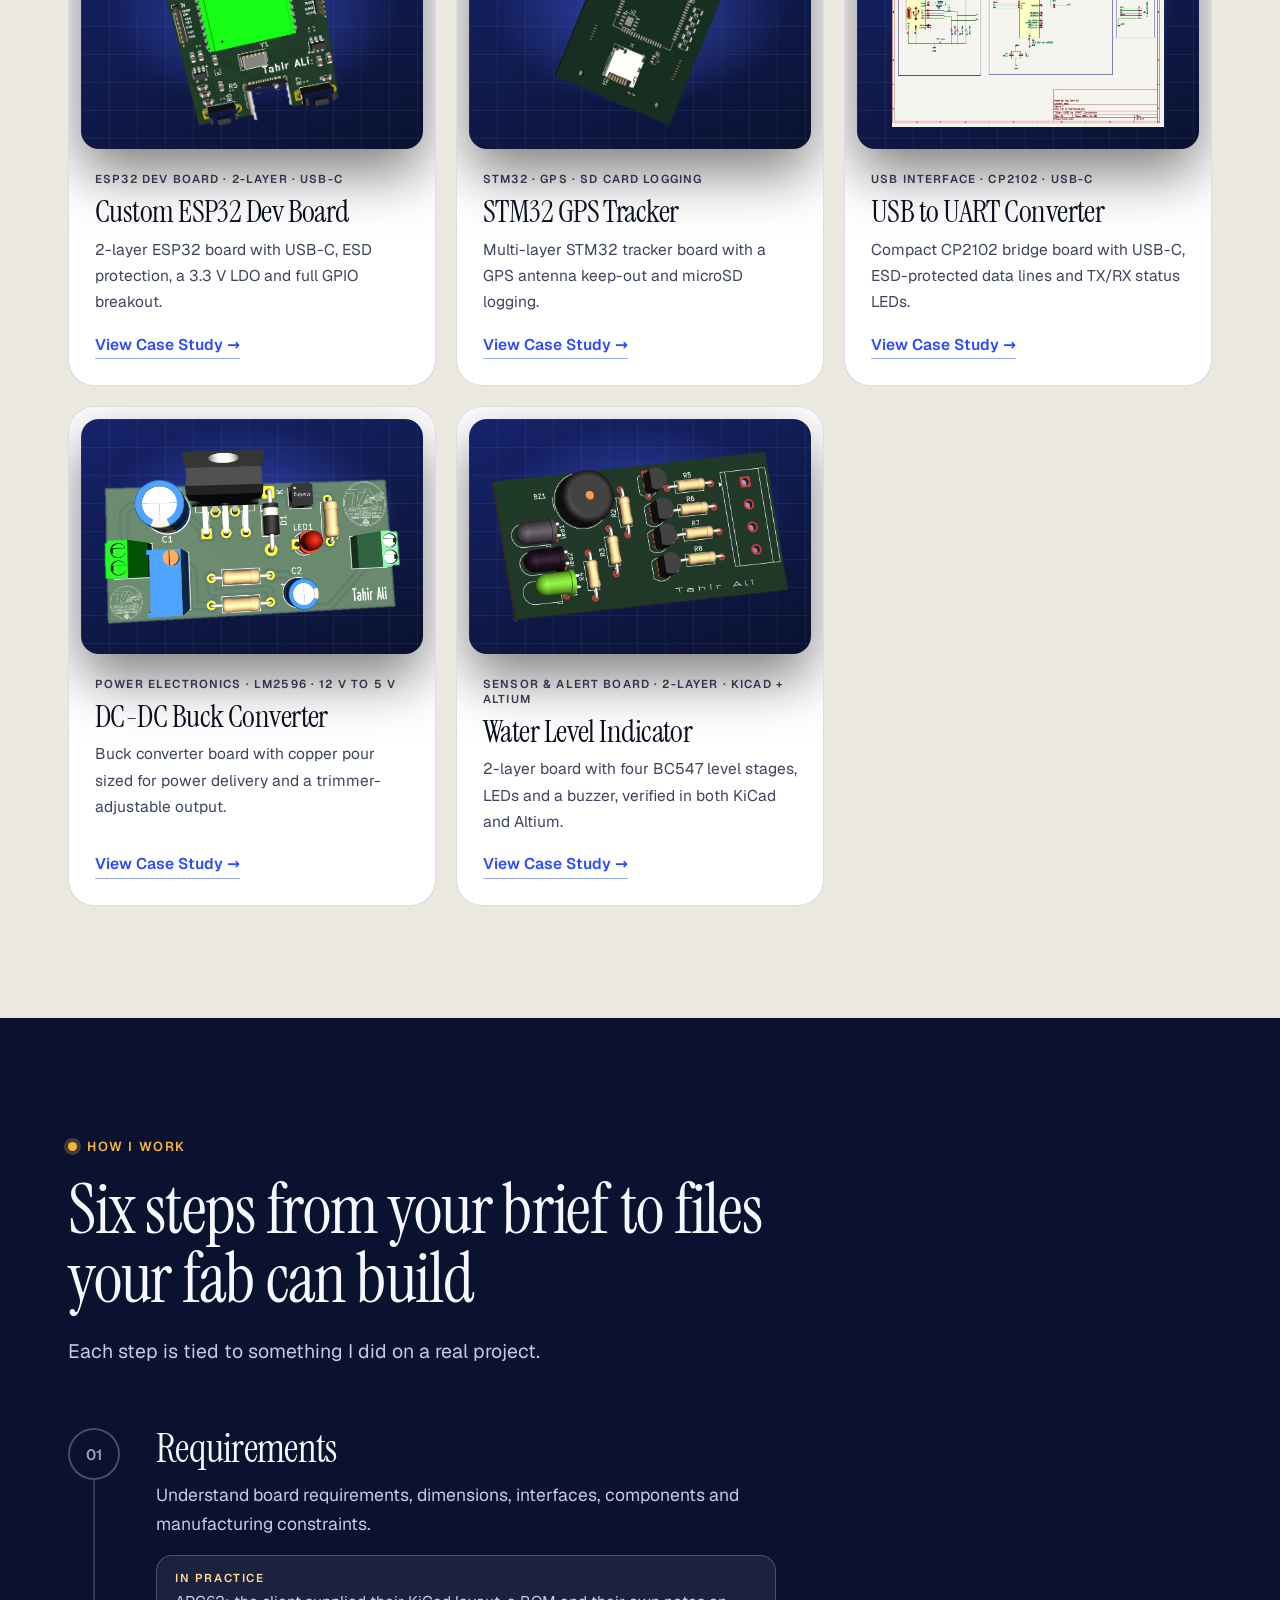
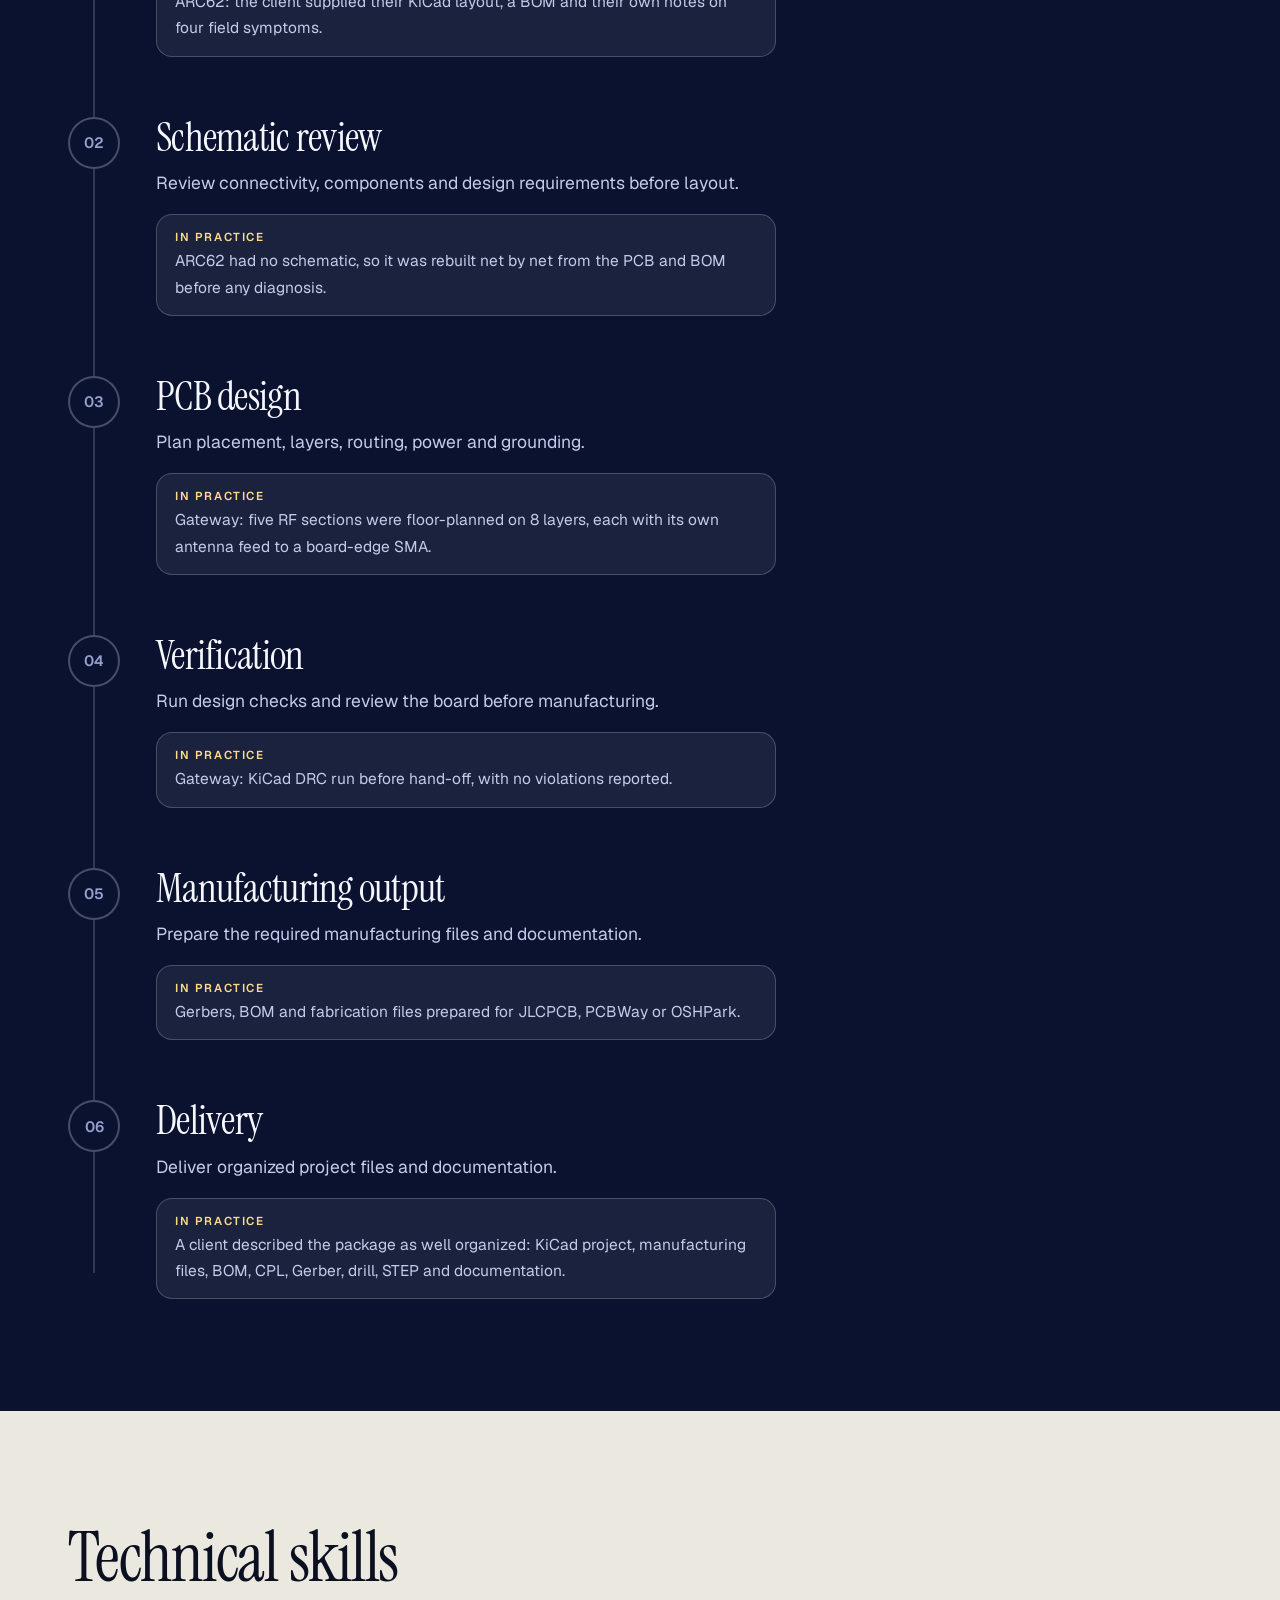
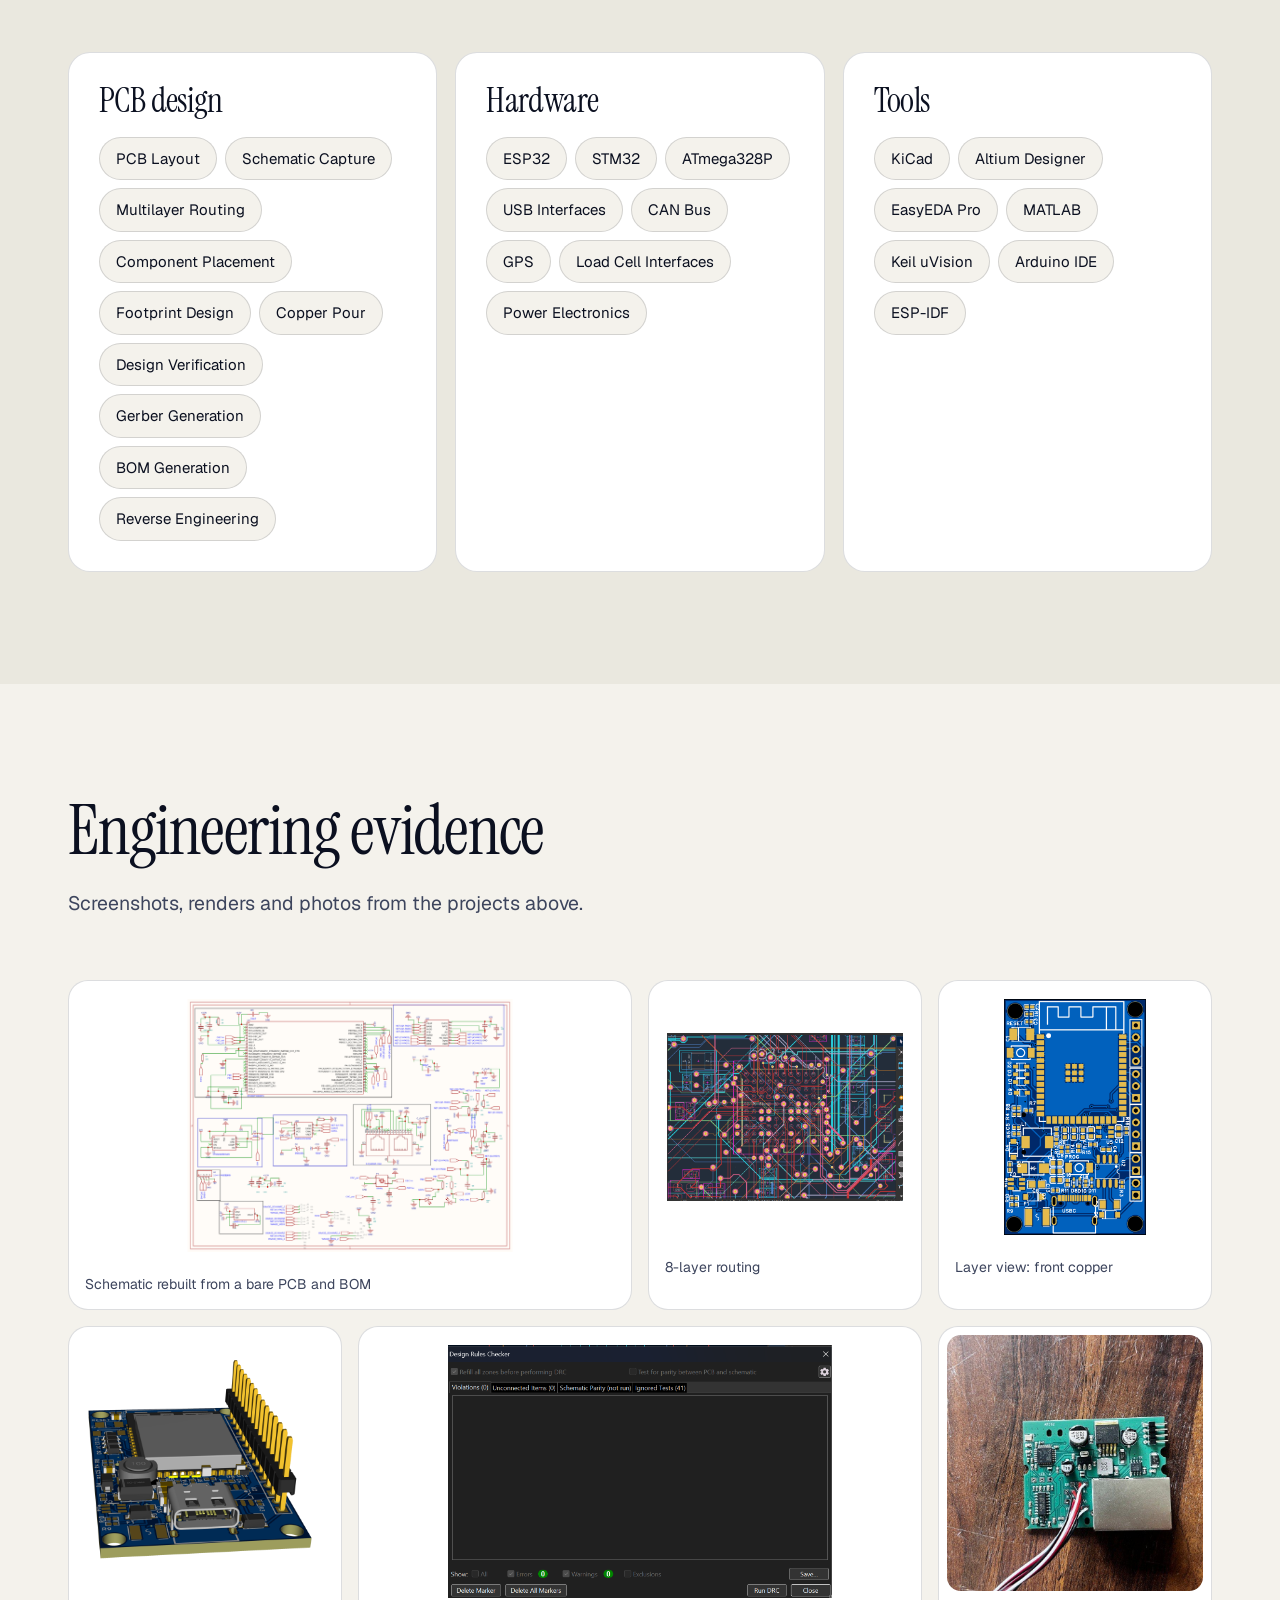
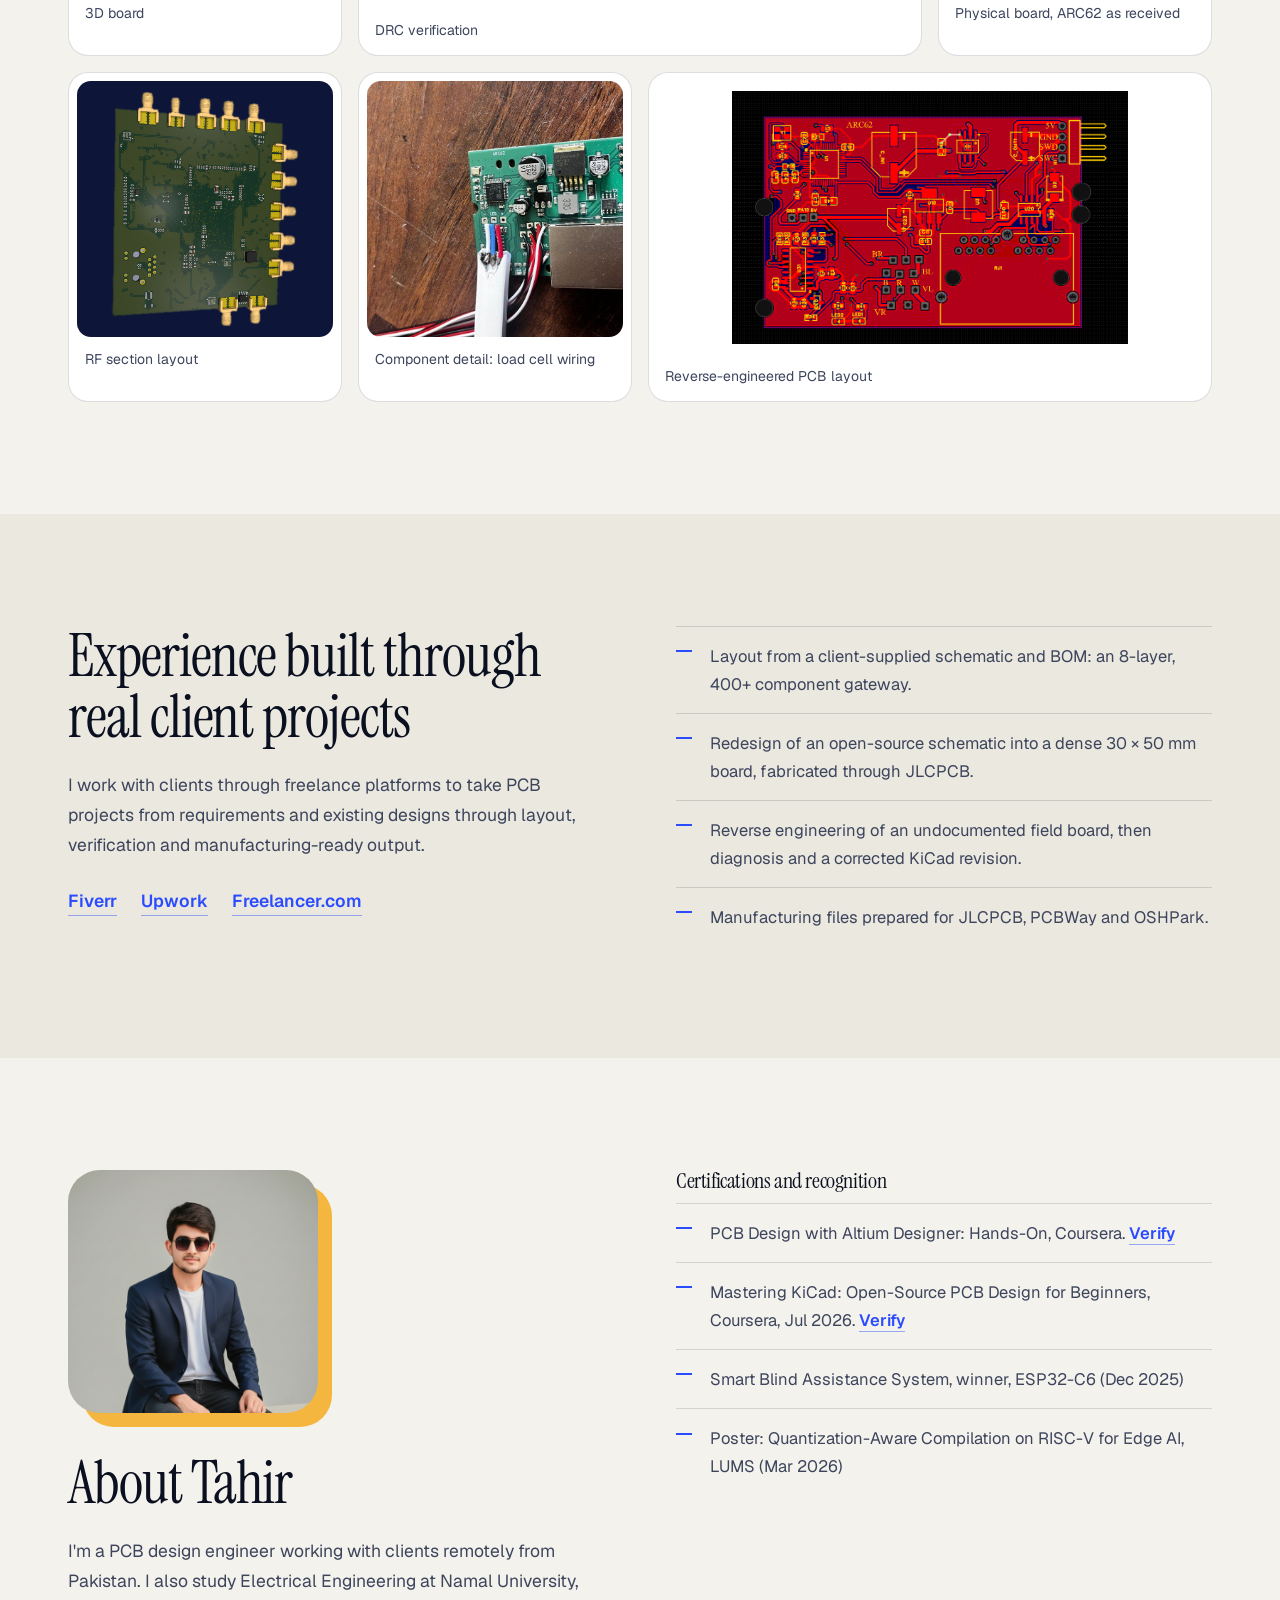
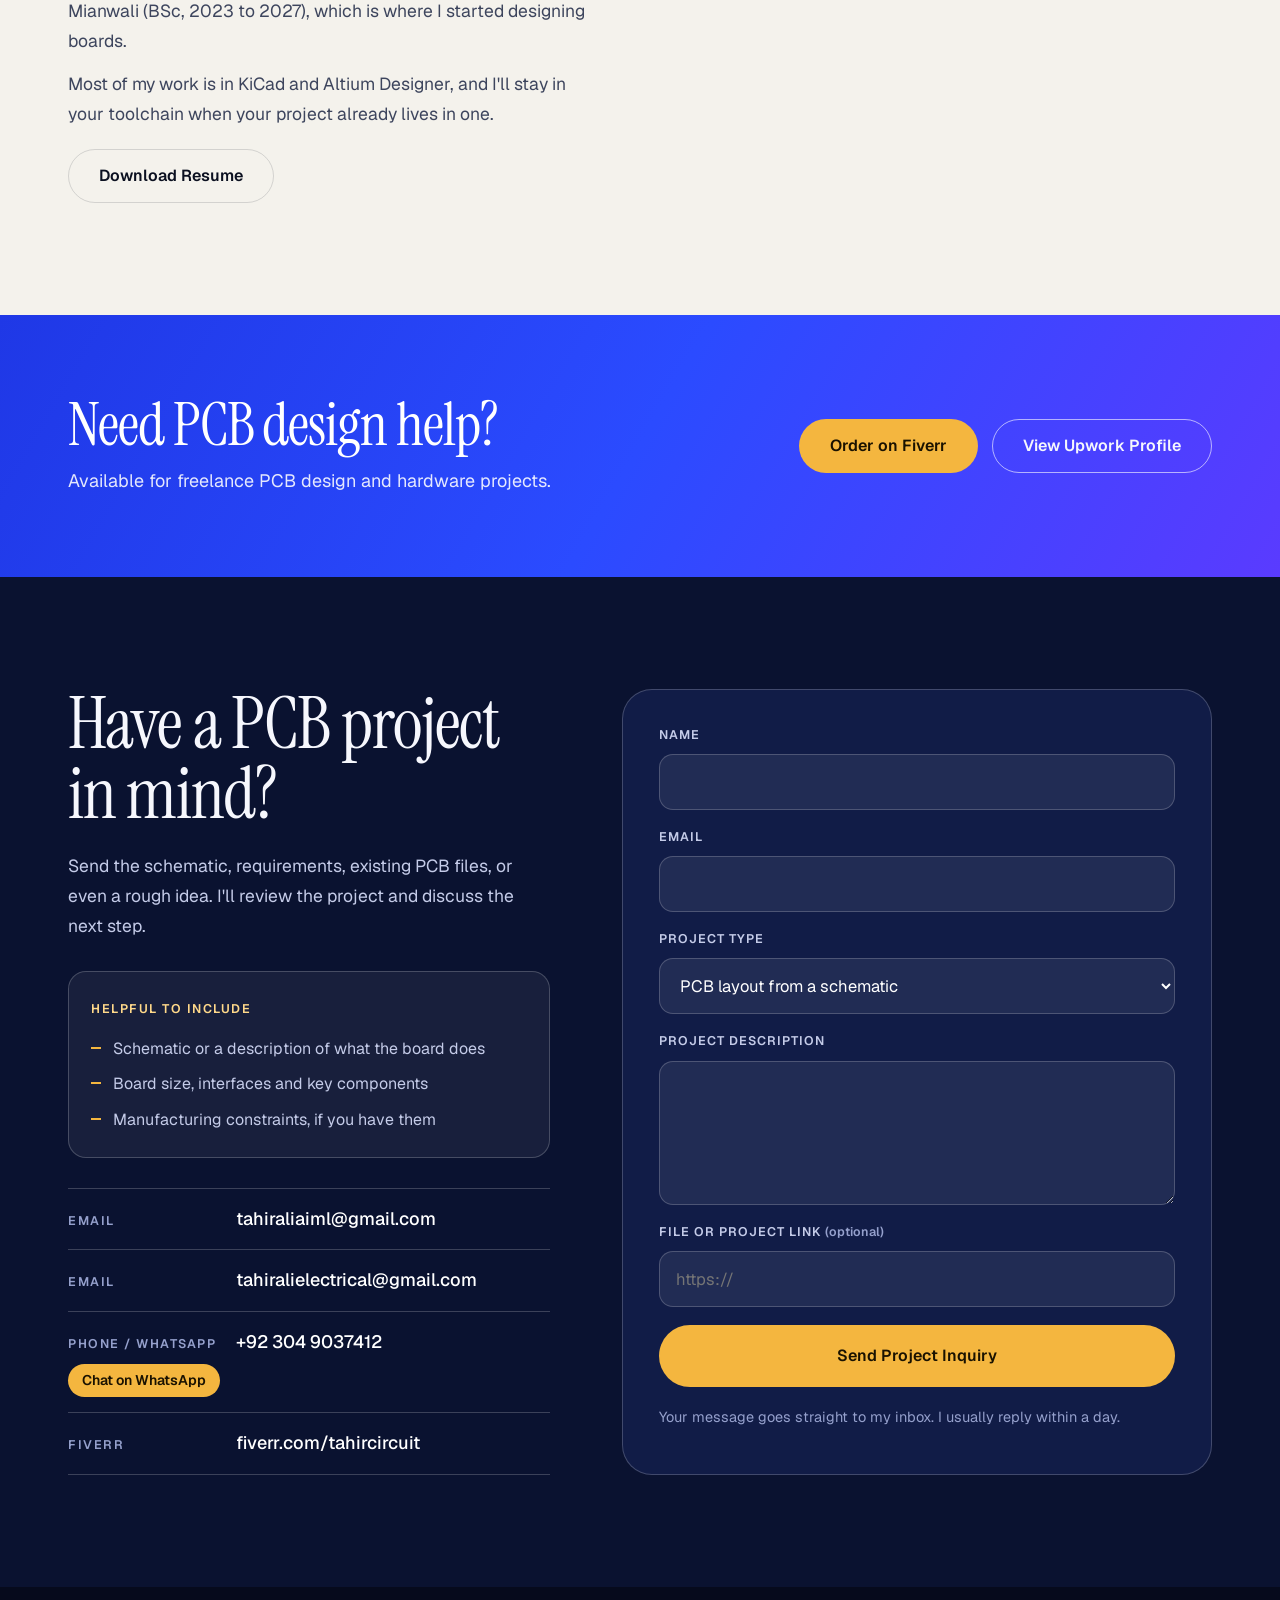
==== commit c868f443: "Update portfolio website" ====
--- a/index.html
+++ b/index.html
@@ -1,371 +1,114 @@
 <!DOCTYPE html>
-<html lang="en">
-<head>
-<meta charset="UTF-8">
-<meta name="viewport" content="width=device-width, initial-scale=1.0">
-<title>Tahir Ali — PCB Design Engineer</title>
-<meta name="description" content="Tahir Ali is a PCB Design Engineer and Electrical Engineering student specializing in schematic capture, PCB layout, and embedded firmware on ESP32, STM32, and Arduino.">
-<link rel="stylesheet" href="styles.css">
-</head>
-<body>
+<html lang="en"><head><meta charset="UTF-8"><meta name="viewport" content="width=device-width, initial-scale=1">
+<title>Tahir Ali | PCB Design Engineer | PCB Layout &amp; Hardware Design</title><meta name="description" content="Tahir Ali is a PCB Design Engineer for hire: PCB layout, multilayer boards and hardware design in KiCad and Altium Designer, delivered as manufacturing-ready PCB files.">
+<meta name="theme-color" content="#0a1230">
+<meta property="og:type" content="website"><meta property="og:title" content="Tahir Ali | PCB Design Engineer | PCB Layout &amp; Hardware Design"><meta property="og:description" content="Tahir Ali is a PCB Design Engineer for hire: PCB layout, multilayer boards and hardware design in KiCad and Altium Designer, delivered as manufacturing-ready PCB files."><meta property="og:image" content="images/gateway-3d-front.png">
+<meta name="twitter:card" content="summary_large_image">
+<script>document.documentElement.className="js"</script>
+<link rel="preload" href="fonts/display.woff2" as="font" type="font/woff2" crossorigin><link rel="preload" href="fonts/body.woff2" as="font" type="font/woff2" crossorigin>
+<link rel="stylesheet" href="styles.css"></head><body><a class="skip" href="#main">Skip to content</a>
+<header class="site-header"><nav class="nav" aria-label="Main">
+<a href="#home" class="brand"><span class="chip" aria-hidden="true">TA</span>Tahir Ali</a>
+<button class="nav-toggle" id="navToggle" aria-label="Menu" aria-expanded="false" aria-controls="navLinks"><span></span></button>
+<ul class="nav-links" id="navLinks">
+<li><a href="#home">Home</a></li><li><a href="#services">Services</a></li><li><a href="#work">Work</a></li><li><a href="#process">Process</a></li><li><a href="#about">About</a></li><li><a href="#contact">Contact</a></li>
+<li><a href="Tahir_Ali_Resume.pdf" download>Resume</a></li>
+<li><a class="nav-cta" href="#contact">Start a Project</a></li>
+</ul></nav></header><main id="main">
+<section class="hero" id="home">
+<div class="wrap hero-grid">
+<div class="hero-copy"><span class="label">PCB Design Engineer</span>
+<h1>From schematic to <em>manufacturing-ready</em> PCB.</h1>
+<p class="lead">I design and optimize professional PCB layouts for embedded, IoT, interface, and hardware projects, from schematic review and component placement to routing, verification, and manufacturing files.</p>
+<div class="actions"><a class="btn btn-primary" href="#contact">Start a PCB Project</a><a class="btn btn-ghost" href="#work">View Engineering Work</a></div>
+<div class="trust"><span>KiCad • Altium Designer • EasyEDA Pro</span><a href="#reviews"><span class="stars" aria-hidden="true">★★★★★</span> 5.0 on Fiverr, 1 review</a></div></div>
+<figure class="hero-fig frame"><img src="images/cut/gateway-3d-front.png" alt="Multi-radio IoT gateway PCB, 3D render showing ten edge-mounted SMA connectors and dense component placement" width="478" height="549" fetchpriority="high">
+<dl class="tb"><div><dt>Layers</dt><dd>8</dd></div><div><dt>Components</dt><dd>400+</dd></div><div><dt>MCU</dt><dd>STM32H7</dd></div><div><dt>Tool</dt><dd>KiCad 10</dd></div></dl>
+<figcaption>Multi-radio IoT gateway, client project. <a class="link" href="projects/multi-radio-gateway-layout.html">Read the case study</a></figcaption></figure>
+</div></section>
 
-<header class="site-header">
-  <nav class="nav">
-    <a href="#home" class="brand">
-      <span class="chip">TA</span>
-      Tahir Ali
-    </a>
-    <ul class="nav-links" id="navLinks">
-      <li><a href="#home">Home</a></li>
-      <li><a href="#skills">Skills</a></li>
-      <li><a href="#experience">Experience</a></li>
-      <li><a href="#projects">Projects</a></li>
-      <li><a href="#contact">Contact</a></li>
-      <li><a href="Tahir_Ali_Resume.pdf" class="nav-cta" id="resumeLink" download>Download Résumé</a></li>
-    </ul>
-    <button class="nav-toggle" id="navToggle" aria-label="Toggle menu">☰</button>
-  </nav>
-</header>
+<div class="ticker" aria-hidden="true"><div class="tk"><span>KiCad</span><span>Altium Designer</span><span>EasyEDA Pro</span><span>8-Layer Boards</span><span>RF Layout</span><span>STM32</span><span>ESP32</span><span>CAN Bus</span><span>USB-C</span><span>Gerber + BOM</span><span>Reverse Engineering</span><span>DRC Verified</span><span>KiCad</span><span>Altium Designer</span><span>EasyEDA Pro</span><span>8-Layer Boards</span><span>RF Layout</span><span>STM32</span><span>ESP32</span><span>CAN Bus</span><span>USB-C</span><span>Gerber + BOM</span><span>Reverse Engineering</span><span>DRC Verified</span></div></div>
+<section class="alt" aria-labelledby="v-h"><div class="wrap"><div class="sec-head"><h2 id="v-h">PCB engineering that goes beyond routing</h2></div>
+<div class="value-grid">
+<article><h3>Schematic to PCB</h3><p>Structured schematic interpretation, component placement, routing and complete PCB development.</p></article>
+<article><h3>Engineering-focused layout</h3><p>Layer planning, power distribution, grounding, routing and critical-net considerations.</p></article>
+<article><h3>Verification and documentation</h3><p>ERC/DRC checks, design review and manufacturing documentation.</p></article>
+<article><h3>Client-ready delivery</h3><p>Gerbers, BOM, fabrication documentation and project files prepared for manufacturing.</p></article>
+</div></div></section>
 
-<main>
+<section id="featured" aria-labelledby="f-h"><div class="wrap">
+<div class="sec-head"><span class="kicker">Featured engineering project</span><h2 id="f-h">Multi-Radio IoT Gateway, 8-layer PCB</h2>
+<p>Laid out from a client's schematic and BOM: five RF sections, a clock distribution network and a high-pin-count STM32H7 on one board. Switch views to inspect it.</p></div>
+<div class="insp" id="insp">
+<div class="insp-main"><div class="tabs" role="tablist" aria-label="Board views">
+<button class="tab" role="tab" id="t0" aria-controls="p0" aria-selected="true">3D board</button>
+<button class="tab" role="tab" id="t1" aria-controls="p1" aria-selected="false" tabindex="-1">Radio detail</button>
+<button class="tab" role="tab" id="t2" aria-controls="p2" aria-selected="false" tabindex="-1">Routing</button>
+<button class="tab" role="tab" id="t3" aria-controls="p3" aria-selected="false" tabindex="-1">MCU fan-out</button>
+<button class="tab" role="tab" id="t4" aria-controls="p4" aria-selected="false" tabindex="-1">DRC</button></div>
+<div class="stage">
+<div class="pane" role="tabpanel" id="p0" aria-labelledby="t0" data-t="3D board, front" data-c="Assembled 3D view with ten edge-mounted SMA connectors and dense component placement."><img src="images/cut/gateway-3d-front.png" alt="Multi-radio IoT gateway 3D render, front view" width="478" height="549" loading="lazy" decoding="async"></div>
+<div class="pane" role="tabpanel" id="p1" aria-labelledby="t1" data-t="Radio section detail" data-c="Placement detail of the radio sections, seen in 3D."><img src="images/cut/gateway-3d-detail.png" alt="Multi-radio IoT gateway 3D render, detail of radio section placement" width="367" height="463" loading="lazy" decoding="async"></div>
+<div class="pane" role="tabpanel" id="p2" aria-labelledby="t2" data-t="Full-board routing" data-c="Routing across the 8-layer stackup, with board outline and keep-out zones."><img src="images/gateway-routing-overview.png" alt="Full board routing overview across the 8-layer stackup" width="466" height="487" loading="lazy" decoding="async"></div>
+<div class="pane" role="tabpanel" id="p3" aria-labelledby="t3" data-t="MCU and clock fan-out" data-c="Escape routing and clock fan-out around the STM32H7 and the clock buffer, with a dense via array."><img src="images/gateway-routing-zoom.png" alt="Zoomed routing around the STM32H7 and clock distribution IC" width="727" height="517" loading="lazy" decoding="async"></div>
+<div class="pane" role="tabpanel" id="p4" aria-labelledby="t4" data-t="KiCad DRC result" data-c="KiCad Design Rules Checker before hand-off: no violations, no unconnected items, no warnings."><img src="images/gateway-drc-clean.png" alt="KiCad Design Rules Checker dialog with no violations" width="724" height="478" loading="lazy" decoding="async"></div>
+</div></div>
+<div class="insp-side"><h3 id="inspT">3D board, front</h3><p class="cap" id="inspC">Assembled 3D view with ten edge-mounted SMA connectors and dense component placement.</p>
+<ul><li><span>Layers</span><span>8</span></li><li><span>Components</span><span>400+</span></li><li><span>MCU</span><span>STM32H7B3VIH6</span></li><li><span>RF</span><span>Multiple RF sections</span></li><li><span>Clocking</span><span>8-output clock network</span></li><li><span>Tool</span><span>KiCad 10</span></li><li><span>Type</span><span>Client project</span></li></ul>
+<a class="btn btn-primary" href="projects/multi-radio-gateway-layout.html">View Full Case Study →</a></div>
+</div></div></section>
 
-  <!-- ============ HERO / U1 ============ -->
-  <section class="hero" id="home">
-    <div class="wrap">
-      <div class="hero-grid">
-
-        <div class="hero-portrait">
-          <div class="portrait-ring2"></div>
-          <div class="portrait-ring"></div>
-          <div class="portrait-float">
-            <img src="images/picture.png" alt="Tahir Ali, PCB Design Engineer" style="width:100%;height:100%;object-fit:cover;">
-          </div>
-          <span class="portrait-pad pad-1"></span>
-          <span class="portrait-pad pad-2"></span>
-          <span class="portrait-pad pad-3"></span>
-          <span class="portrait-pad pad-4"></span>
-        </div>
-
-        <div class="hero-copy">
-          <span class="tag">U1 — PCB Design Engineer</span>
-          <h1>Tahir Ali builds boards that <span>go from schematic to shipped.</span></h1>
-          <p class="hero-role">Hardware Design · PCB Layout · Firmware Development</p>
-          <p class="hero-desc">
-            Electrical Engineering student and freelance PCB Design Engineer with hands-on experience
-            taking boards from schematic capture through layout, DRC/ERC verification, and
-            manufacturing-ready output in KiCad and Altium Designer — plus embedded firmware on
-            ESP32, STM32, and Arduino. Comfortable owning a design from requirements to Gerbers.
-          </p>
-          <div class="hero-actions">
-            <a href="#projects" class="btn btn-primary">View Projects →</a>
-            <a href="#contact" class="btn btn-ghost">Hire Me</a>
-          </div>
-          <div class="hero-stats">
-            <div class="stat"><b>2–3</b><span>Years Freelancing</span></div>
-            <div class="stat"><b>8+</b><span>Boards Shipped</span></div>
-            <div class="stat"><b>3</b><span>Client Platforms</span></div>
-            <div class="stat"><b>0</b><span>DRC/ERC Errors</span></div>
-          </div>
-          <div class="hero-socials">
-            <a class="pin" href="mailto:tahiraliaiml@gmail.com">✉ Email</a>
-            <a class="pin" href="tel:03049037412">☎ 0304-9037412</a>
-            <a class="pin" href="https://www.fiverr.com/sellers/tahircircuit" target="_blank" rel="noopener">Fiverr</a>
-            <a class="pin" href="https://www.upwork.com/freelancers/~01393ea75067305202?viewMode=1" target="_blank" rel="noopener">Upwork</a>
-            <a class="pin" href="https://www.freelancer.com/u/ElectricTech1" target="_blank" rel="noopener">Freelancer</a>
-            <a class="pin" href="https://www.linkedin.com/in/tahir-ali-7430803a5/" target="_blank" rel="noopener">LinkedIn</a>
-            <a class="pin" href="https://github.com/tahiriii-ai" target="_blank" rel="noopener">GitHub</a>
-          </div>
-        </div>
-
-      </div>
-    </div>
-  </section>
-
-  <div style="position:relative;">
-  <div class="trace-spine"></div>
-
-  <!-- ============ SKILLS / R1 ============ -->
-  <section class="section" id="skills">
-    <div class="via" style="top:6px;"></div>
-    <div class="wrap">
-      <div class="section-head">
-        <span class="tag">R1 — Skill Array</span>
-        <h2>Core competencies, by discipline.</h2>
-        <p>Three tightly-coupled skill sets — the layout craft, the firmware that runs on the boards, and the tools used to ship them.</p>
-      </div>
-      <div class="skills-grid">
-        <div class="skill-card" data-des="R1.1">
-          <h3>PCB Design &amp; Layout</h3>
-          <div class="pill-row">
-            <span class="pill">Schematic Capture</span>
-            <span class="pill">Footprint Design</span>
-            <span class="pill">Multi-layer Routing</span>
-            <span class="pill">Impedance-aware Layout</span>
-            <span class="pill">Copper Pour</span>
-            <span class="pill">DRC/ERC Verification</span>
-            <span class="pill">Gerber &amp; BOM Generation</span>
-          </div>
-        </div>
-        <div class="skill-card" data-des="R1.2">
-          <h3>Firmware &amp; Embedded</h3>
-          <div class="pill-row">
-            <span class="pill">C</span>
-            <span class="pill">C++</span>
-            <span class="pill">Python</span>
-            <span class="pill">Microcontroller Programming</span>
-            <span class="pill">Interrupts</span>
-            <span class="pill">RTOS</span>
-            <span class="pill">UART</span>
-            <span class="pill">SPI</span>
-            <span class="pill">I2C</span>
-          </div>
-        </div>
-        <div class="skill-card" data-des="R1.3">
-          <h3>Tools &amp; Platforms</h3>
-          <div class="pill-row">
-            <span class="pill">Altium Designer</span>
-            <span class="pill">KiCad</span>
-            <span class="pill">Arduino IDE</span>
-            <span class="pill">Keil uVision</span>
-            <span class="pill">MATLAB</span>
-            <span class="pill">Espressif IDF</span>
-            <span class="pill">ESP32 / ESP32-C6</span>
-            <span class="pill">STM32</span>
-            <span class="pill">ATmega328P</span>
-            <span class="pill">Raspberry Pi 4</span>
-          </div>
-        </div>
-      </div>
-    </div>
-  </section>
-
-  <!-- ============ EXPERIENCE / Q1 ============ -->
-  <section class="section" id="experience">
-    <div class="via" style="top:6px;"></div>
-    <div class="wrap">
-      <div class="section-head">
-        <span class="tag">Q1 — Experience</span>
-        <h2>Freelance track record.</h2>
-        <p>Two to three years driving client boards from a blank requirement sheet to manufacturer-ready files.</p>
-      </div>
-      <div class="exp-card">
-        <div class="exp-top">
-          <div>
-            <h3>PCB Design Engineer — Freelance</h3>
-            <p class="exp-meta">Fiverr · Upwork · Freelancer.com</p>
-          </div>
-          <span class="exp-package">Package: Freelance · 2–3 Years</span>
-        </div>
-        <ul class="exp-list">
-          <li>Designed PCBs from scratch for clients worldwide: requirement gathering, schematic capture, component selection, PCB layout, and Gerber/BOM generation.</li>
-          <li>Delivered manufacturer-ready files compatible with JLCPCB, PCBWay, and OSHPark.</li>
-          <li>Worked across microcontroller dev boards, USB interface boards, and power electronics boards in KiCad and Altium Designer.</li>
-        </ul>
-      </div>
-    </div>
-  </section>
-
-  <!-- ============ PROJECTS / U2+ ============ -->
-  <section class="section" id="projects">
-    <div class="via" style="top:6px;"></div>
-    <div class="wrap">
-      <div class="section-head">
-        <span class="tag">U2–U6 — Project Array</span>
-        <h2>Boards that have shipped.</h2>
-        <p>Every board below went through schematic capture, layout, and DRC/ERC verification. Open a project for the full build breakdown.</p>
-      </div>
-
-      <div class="projects-grid">
-
-        <a class="proj-card" href="projects/esp32-dev-board.html">
-          <div class="proj-thumb">
-            <span class="proj-des">U2</span>
-            <img src="images/esp32-front.png" alt="Custom ESP32 development board, 3D render, front view">
-          </div>
-          <div class="proj-body">
-            <h3>Custom ESP32 Development Board</h3>
-            <p>2-layer board with USB-C input, ESD protection, onboard 3.3V LDO, and full GPIO breakout.</p>
-            <div class="proj-tags"><span>KiCad</span><span>ESP32-WROOM-32</span><span>2-Layer</span></div>
-            <span class="proj-link">View Project <span class="arrow">→</span></span>
-          </div>
-        </a>
-
-        <a class="proj-card" href="projects/usb-uart-converter.html">
-          <div class="proj-thumb">
-            <span class="proj-des">U3</span>
-            <img src="images/usbuart-3d.png" alt="USB to UART converter board, 3D render">
-          </div>
-          <div class="proj-body">
-            <h3>USB to UART Converter Board</h3>
-            <p>Compact CP2102 bridge board with USB Type-C, ESD-protected data lines, and TX/RX status LEDs.</p>
-            <div class="proj-tags"><span>KiCad</span><span>CP2102</span><span>USB-C</span></div>
-            <span class="proj-link">View Project <span class="arrow">→</span></span>
-          </div>
-        </a>
-
-        <a class="proj-card" href="projects/stm32-gps-tracker.html">
-          <div class="proj-thumb">
-            <span class="proj-des">U4</span>
-            <img src="images/gps-front.png" alt="STM32 GPS tracker board, 3D render, front view">
-          </div>
-          <div class="proj-body">
-            <h3>STM32 GPS Tracker Board</h3>
-            <p>Multi-layer board integrating an STM32 MCU, GPS module with antenna keep-out, and SD card logging.</p>
-            <div class="proj-tags"><span>KiCad</span><span>STM32</span><span>GPS</span></div>
-            <span class="proj-link">View Project <span class="arrow">→</span></span>
-          </div>
-        </a>
-
-        <a class="proj-card" href="projects/dc-dc-buck-converter.html">
-          <div class="proj-thumb">
-            <span class="proj-des">U5</span>
-            <img src="images/buck-3d-front.png" alt="DC-DC buck converter PCB, 3D render">
-          </div>
-          <div class="proj-body">
-            <h3>DC-DC Buck Converter PCB</h3>
-            <p>Manufacturing-ready power board with copper pour and 3D visualization — zero ERC/DRC errors.</p>
-            <div class="proj-tags"><span>KiCad</span><span>Power Electronics</span></div>
-            <span class="proj-link">View Project <span class="arrow">→</span></span>
-          </div>
-        </a>
-
-        <a class="proj-card" href="projects/water-level-indicator.html">
-          <div class="proj-thumb">
-            <span class="proj-des">U6</span>
-            <img src="images/wli-3d.jpg" alt="Water level indicator PCB, 3D render">
-          </div>
-          <div class="proj-body">
-            <h3>Water Level Indicator PCB</h3>
-            <p>2-layer board with BC547 transistors, LEDs, and buzzer — resolved across KiCad and Altium workflows.</p>
-            <div class="proj-tags"><span>KiCad</span><span>Altium</span><span>2-Layer</span></div>
-            <span class="proj-link">View Project <span class="arrow">→</span></span>
-          </div>
-        </a>
-
-      </div>
-    </div>
-  </section>
-
-  <!-- ============ CREDENTIALS STRIP ============ -->
-  <section class="section" style="padding-top:0;">
-    <div class="wrap">
-      <div class="strip strip-3">
-        <div class="strip-card">
-          <h4>Education</h4>
-          <p>Bachelor of Science in Electrical Engineering</p>
-          <p class="sub">Namal University, Mianwali · 2023 – 2027</p>
-        </div>
-
-        <div class="strip-card">
-          <h4>Certifications</h4>
-          <div class="cert-item">
-            <p>PCB Design with Altium Designer: Hands-On</p>
-            <p class="sub">Coursera</p>
-            <a class="cert-verify" href="https://www.coursera.org/account/accomplishments/records/RP9KM3T4HRJ0" target="_blank" rel="noopener">Verify Credential <span class="arrow">→</span></a>
-          </div>
-          <div class="cert-item">
-            <p>Mastering KiCad: Open-Source PCB Design for Beginners</p>
-            <p class="sub">Coursera · Jul 2026</p>
-            <a class="cert-verify" href="https://www.coursera.org/account/accomplishments/verify/30G01KIRQIGF" target="_blank" rel="noopener">Verify Credential <span class="arrow">→</span></a>
-          </div>
-        </div>
-
-        <div class="strip-card">
-          <h4>Recognition &amp; Research</h4>
-          <p>Smart Blind Assistance System — Winner, ESP32-C6 (Dec 2025)</p>
-          <p class="sub">Poster: Quantization-Aware Compilation on RISC-V for Edge AI, LUMS (Mar 2026)</p>
-        </div>
-      </div>
-    </div>
-  </section>
-
-  <!-- ============ CONTACT / J1 ============ -->
-  <section class="section" id="contact">
-    <div class="via" style="top:6px;"></div>
-    <div class="wrap">
-      <div class="section-head">
-        <span class="tag">J1 — Contact Header</span>
-        <h2>Let's connect a project.</h2>
-        <p>Reach out directly, or through whichever platform you already trust.</p>
-      </div>
-
-      <div class="contact-grid">
-        <div class="pinout">
-          <div class="pinout-row">
-            <span class="pin-num">01</span><span class="pin-label">Email</span>
-            <span class="pin-value"><a href="mailto:tahiraliaiml@gmail.com">tahiraliaiml@gmail.com</a></span>
-          </div>
-          <div class="pinout-row">
-            <span class="pin-num">02</span><span class="pin-label">Phone</span>
-            <span class="pin-value"><a href="tel:03049037412">0304-9037412</a></span>
-          </div>
-          <div class="pinout-row">
-            <span class="pin-num">03</span><span class="pin-label">Fiverr</span>
-            <span class="pin-value"><a href="https://www.fiverr.com/sellers/tahircircuit" target="_blank" rel="noopener">fiverr.com/tahircircuit</a></span>
-          </div>
-          <div class="pinout-row">
-            <span class="pin-num">04</span><span class="pin-label">Upwork</span>
-            <span class="pin-value"><a href="https://www.upwork.com/freelancers/~01393ea75067305202?viewMode=1" target="_blank" rel="noopener">upwork.com/freelancers/~01393ea75067305202</a></span>
-          </div>
-          <div class="pinout-row">
-            <span class="pin-num">05</span><span class="pin-label">Freelancer</span>
-            <span class="pin-value"><a href="https://www.freelancer.com/u/ElectricTech1" target="_blank" rel="noopener">freelancer.com/u/ElectricTech1</a></span>
-          </div>
-          <div class="pinout-row">
-            <span class="pin-num">06</span><span class="pin-label">GitHub</span>
-            <span class="pin-value"><a href="https://github.com/tahiriii-ai" target="_blank" rel="noopener">github.com/tahiriii-ai</a></span>
-          </div>
-          <div class="pinout-row">
-            <span class="pin-num">07</span><span class="pin-label">LinkedIn</span>
-            <span class="pin-value"><a href="https://www.linkedin.com/in/tahir-ali-7430803a5/" target="_blank" rel="noopener">linkedin.com/in/tahir-ali-7430803a5</a></span>
-          </div>
-          <div class="pinout-row">
-            <span class="pin-num">08</span><span class="pin-label">Location</span>
-            <span class="pin-value">Pakistan · Available Worldwide</span>
-          </div>
-        </div>
-
-        <form class="contact-form" id="contactForm">
-          <div class="field">
-            <label for="name">Name</label>
-            <input type="text" id="name" name="name" placeholder="Your name" required>
-          </div>
-          <div class="field">
-            <label for="email">Email</label>
-            <input type="email" id="email" name="email" placeholder="you@example.com" required>
-          </div>
-          <div class="field">
-            <label for="message">Project brief</label>
-            <textarea id="message" name="message" rows="4" placeholder="Tell me about the board you need…" required></textarea>
-          </div>
-          <button type="submit" class="btn btn-primary">Send Message →</button>
-        </form>
-      </div>
-    </div>
-  </section>
-
-  </div><!-- /trace-spine wrapper -->
-
-</main>
-
-<footer class="site-footer">
-  <div class="wrap footer-inner">
-    <span>© 2026 Tahir Ali. Built board-by-board.</span>
-    <span class="footer-social">
-      <a href="https://www.fiverr.com/sellers/tahircircuit" target="_blank" rel="noopener">Fiverr</a> ·
-      <a href="https://www.upwork.com/freelancers/~01393ea75067305202?viewMode=1" target="_blank" rel="noopener">Upwork</a> ·
-      <a href="https://www.freelancer.com/u/ElectricTech1" target="_blank" rel="noopener">Freelancer</a> ·
-      <a href="https://github.com/tahiriii-ai" target="_blank" rel="noopener">GitHub</a> ·
-      <a href="https://www.linkedin.com/in/tahir-ali-7430803a5/" target="_blank" rel="noopener">LinkedIn</a>
-    </span>
-    <span>
-      <a href="mailto:tahiraliaiml@gmail.com">tahiraliaiml@gmail.com</a> ·
-      <a href="tel:03049037412">0304-9037412</a> ·
-      Pakistan · Available Worldwide
-    </span>
-  </div>
-</footer>
-
-<script src="script.js"></script>
-</body>
-</html>
+<section class="alt" id="reviews" aria-labelledby="r-h"><div class="wrap">
+<div class="sec-head"><span class="kicker">Client feedback</span><h2 id="r-h">What a client said after delivery</h2></div>
+<div class="review"><div>
+<blockquote class="quote"><p>Tahir did an excellent job on my PCB project. He was very responsive, professional, and willing to make every requested adjustment until the final package was complete. I especially appreciated his attention to detail, clear communication, technical understanding, and the complete documentation of the project files.</p><p>He also responded quickly whenever I had questions or requested changes. The final delivery was well organized and included the full KiCad project, manufacturing files, BOM, CPL, Gerber files, drill files, STEP model, and the required documentation. I am very satisfied with the result and would be happy to work with him again on the next phase of the project.</p></blockquote>
+<div class="who"><span class="av" aria-hidden="true">M</span><div><b>mauriziomo</b><span>Germany · Fiverr client</span></div></div></div>
+<aside class="rcard" aria-label="Fiverr rating"><span class="big-n">5.0</span><span class="stars" aria-hidden="true">★★★★★</span><p>1 review on Fiverr so far.</p>
+<dl><div><dt>Service</dt><dd>Printed Circuit Boards (PCB)</dd></div><div><dt>Duration</dt><dd>3 weeks</dd></div><div><dt>Rating</dt><dd>5 of 5</dd></div></dl>
+<a class="link" href="https://www.fiverr.com/tahircircuit?public_mode=true" target="_blank" rel="noopener">See the profile on Fiverr</a>
+<details class="shot-d"><summary>View original screenshot</summary><img src="images/fiverr-review.png" alt="Screenshot of the five-star Fiverr review from mauriziomo" width="960" height="429" loading="lazy"></details></aside></div>
+<div class="pkg"><h3>What a delivery package looks like</h3><p>Per this client's review, the final delivery included:</p>
+<ul class="files"><li>Full KiCad project</li><li>Manufacturing files</li><li>BOM</li><li>CPL</li><li>Gerber files</li><li>Drill files</li><li>STEP model</li><li>Project documentation</li></ul></div>
+</div></section>
+<section id="services" aria-labelledby="s-h"><div class="wrap"><div class="sec-head"><h2 id="s-h">PCB engineering services</h2><p>What I can take on, from a full board to a single review.</p></div><div class="svc"><article><h3>PCB Layout</h3><p>Placement and routing for a board you already have a schematic for, built around your mechanical and manufacturing constraints.</p></article><article><h3>Schematic to PCB</h3><p>Turn a schematic or a rough concept into a laid-out board, including schematic review before layout starts.</p></article><article><h3>Multilayer PCB Design</h3><p>Layer planning and routing for dense boards, including the 8-layer gateway shown above.</p></article><article><h3>Component Placement</h3><p>Placement planned around signal flow, power, antennas and connectors before routing begins.</p></article><article><h3>PCB Routing</h3><p>Routing with attention to critical nets, return paths and clearances.</p></article><article><h3>Footprint / Library Work</h3><p>Custom footprints and symbols built from the manufacturer datasheet.</p></article><article><h3>Design Review</h3><p>A second look at an existing schematic or layout for connectivity, placement and layout risks.</p></article><article><h3>ERC / DRC Verification</h3><p>Electrical and design-rule checks run and reviewed before files go to the fab.</p></article><article><h3>Reverse Engineering</h3><p>Rebuild a schematic from a bare board and BOM, as on the ARC62 load cell controller.</p></article><article><h3>PCB Redesign</h3><p>Improve an existing board's layout, routing, placement or manufacturability while preserving the required functionality.</p></article><article><h3>Manufacturing Documentation</h3><p>Fabrication documentation prepared for the board house.</p></article><article><h3>Gerber / BOM Preparation</h3><p>Gerbers and BOM exported for JLCPCB, PCBWay or OSHPark.</p></article></div></div></section><section id="work" class="alt" aria-labelledby="w-h"><div class="wrap"><div class="sec-head"><h2 id="w-h">Selected client work</h2><p>Three projects worth reading in full. Client projects came through Fiverr and are labelled as such.</p></div><article class="case"><a class="case-img" href="projects/multi-radio-gateway-layout.html" tabindex="-1" aria-hidden="true"><img src="images/cut/gateway-3d-front.png" alt="Multi-radio IoT gateway PCB, 3D render showing ten edge-mounted SMA connectors and dense component placement" width="478" height="549" loading="lazy" decoding="async"></a>
+<div><p class="kind">8-Layer PCB · RF Layout · STM32H7</p><h3>Multi-Radio IoT Gateway — 8-Layer PCB Layout</h3><p>Complex multi-radio PCB layout with multiple RF sections and 400+ components.</p><ul class="facts"><li>Five RF sections: 4× LR1121, 2× Si4463, AT86RF215</li><li>Ten edge-mounted SMA antenna connectors</li><li>8-output clock distribution network</li></ul>
+<p class="tools">KiCad 10 · Client project (Fiverr)</p><a class="btn btn-ghost" href="projects/multi-radio-gateway-layout.html">View Case Study →</a></div></article><article class="case"><a class="case-img" href="projects/arc62-loadcell-repair.html" tabindex="-1" aria-hidden="true"><img src="images/cut/arc62-3d-front.png" alt="Reconstructed 3D render of the ARC62 load cell controller board, front side with silkscreen labels" width="579" height="412" loading="lazy" decoding="async"></a>
+<div><p class="kind">Reverse Engineering · Diagnostics · STM32F103</p><h3>Load Cell Daisy-Chain Controller — Diagnostics & Repair</h3><p>Reverse-engineered an undocumented STM32 board from PCB and BOM alone, then diagnosed four field issues across a 30+ unit deployment.</p><ul class="facts"><li>No schematic provided: rebuilt from PCB and BOM</li><li>STM32F103, HX711 front-end, CAN daisy-chain</li><li>Corrected KiCad revision delivered</li></ul>
+<p class="tools">KiCad 10 · Client project (Fiverr)</p><a class="btn btn-ghost" href="projects/arc62-loadcell-repair.html">View Case Study →</a></div></article><article class="case"><a class="case-img" href="projects/rejsacan-v3-redesign.html" tabindex="-1" aria-hidden="true"><img src="images/rejsacan-3d-front.png" alt="RejsaCAN v3.4 board 3D render, front view showing the ESP32-S3 module and USB-C connector" width="1400" height="1340" loading="lazy" decoding="async"></a>
+<div><p class="kind">CAN Bus Node · ESP32-S3 · 30 × 50 mm</p><h3>RejsaCAN v3.4 — PCB Redesign</h3><p>Dense redesign of an ESP32-S3 CAN bus node: about 80 components in a 30 × 50 mm footprint.</p><ul class="facts"><li>ESP32-S3 with USB-C, CAN transceiver and microSD</li><li>Buck converter feeding a switched-load LDO</li><li>Fabricated through JLCPCB</li></ul>
+<p class="tools">EasyEDA Pro · Client project (Fiverr) · open-source schematic</p><a class="btn btn-ghost" href="projects/rejsacan-v3-redesign.html">View Case Study →</a></div></article><h3 class="more-h">More engineering work</h3><div class="mini-grid"><a class="mini" href="projects/esp32-dev-board.html"><img src="images/cut/esp32-front.png" alt="Custom ESP32 development board 3D render, front view showing the USB-C connector and antenna" width="567" height="483" loading="lazy" decoding="async"><div><p class="kind">ESP32 Dev Board · 2-Layer · USB-C</p><h3>Custom ESP32 Dev Board</h3><p>2-layer ESP32 board with USB-C, ESD protection, a 3.3 V LDO and full GPIO breakout.</p><span class="link">View Case Study →</span></div></a><a class="mini" href="projects/stm32-gps-tracker.html"><img src="images/cut/gps-front.png" alt="STM32 GPS tracker board 3D render, front view showing the STM32 MCU and buttons" width="463" height="478" loading="lazy" decoding="async"><div><p class="kind">STM32 · GPS · SD Card Logging</p><h3>STM32 GPS Tracker</h3><p>Multi-layer STM32 tracker board with a GPS antenna keep-out and microSD logging.</p><span class="link">View Case Study →</span></div></a><a class="mini" href="projects/usb-uart-converter.html"><img src="images/usbuart-3d.png" alt="USB to UART converter board 3D render showing the USB-C connector and CP2102 chip" width="872" height="611" loading="lazy" decoding="async"><div><p class="kind">USB Interface · CP2102 · USB-C</p><h3>USB to UART Converter</h3><p>Compact CP2102 bridge board with USB-C, ESD-protected data lines and TX/RX status LEDs.</p><span class="link">View Case Study →</span></div></a><a class="mini" href="projects/dc-dc-buck-converter.html"><img src="images/cut/buck-3d-front.png" alt="DC-DC buck converter PCB 3D render, angled front view" width="678" height="401" loading="lazy" decoding="async"><div><p class="kind">Power Electronics · LM2596 · 12 V to 5 V</p><h3>DC-DC Buck Converter</h3><p>Buck converter board with copper pour sized for power delivery and a trimmer-adjustable output.</p><span class="link">View Case Study →</span></div></a><a class="mini" href="projects/water-level-indicator.html"><img src="images/cut/wli-3d.png" alt="Water level indicator PCB 3D render showing LEDs, buzzer and transistor stages" width="1045" height="597" loading="lazy" decoding="async"><div><p class="kind">Sensor & Alert Board · 2-Layer · KiCad + Altium</p><h3>Water Level Indicator</h3><p>2-layer board with four BC547 level stages, LEDs and a buzzer, verified in both KiCad and Altium.</p><span class="link">View Case Study →</span></div></a></div></div></section><section id="process" aria-labelledby="p-h"><div class="wrap"><div class="sec-head"><span class="kicker">How I work</span><h2 id="p-h">Six steps from your brief to files your fab can build</h2><p>Each step is tied to something I did on a real project.</p></div><ol class="flow" id="flow"><li><span class="node" aria-hidden="true">01</span><h3>Requirements</h3><p>Understand board requirements, dimensions, interfaces, components and manufacturing constraints.</p><p class="real"><span>In practice</span>ARC62: the client supplied their KiCad layout, a BOM and their own notes on four field symptoms.</p></li><li><span class="node" aria-hidden="true">02</span><h3>Schematic review</h3><p>Review connectivity, components and design requirements before layout.</p><p class="real"><span>In practice</span>ARC62 had no schematic, so it was rebuilt net by net from the PCB and BOM before any diagnosis.</p></li><li><span class="node" aria-hidden="true">03</span><h3>PCB design</h3><p>Plan placement, layers, routing, power and grounding.</p><p class="real"><span>In practice</span>Gateway: five RF sections were floor-planned on 8 layers, each with its own antenna feed to a board-edge SMA.</p></li><li><span class="node" aria-hidden="true">04</span><h3>Verification</h3><p>Run design checks and review the board before manufacturing.</p><p class="real"><span>In practice</span>Gateway: KiCad DRC run before hand-off, with no violations reported.</p></li><li><span class="node" aria-hidden="true">05</span><h3>Manufacturing output</h3><p>Prepare the required manufacturing files and documentation.</p><p class="real"><span>In practice</span>Gerbers, BOM and fabrication files prepared for JLCPCB, PCBWay or OSHPark.</p></li><li><span class="node" aria-hidden="true">06</span><h3>Delivery</h3><p>Deliver organized project files and documentation.</p><p class="real"><span>In practice</span>A client described the package as well organized: KiCad project, manufacturing files, BOM, CPL, Gerber, drill, STEP and documentation.</p></li></ol></div></section><section id="skills" class="alt" aria-labelledby="k-h"><div class="wrap"><div class="sec-head"><h2 id="k-h">Technical skills</h2></div><div class="skills"><div><h3>PCB design</h3><ul><li>PCB Layout</li><li>Schematic Capture</li><li>Multilayer Routing</li><li>Component Placement</li><li>Footprint Design</li><li>Copper Pour</li><li>Design Verification</li><li>Gerber Generation</li><li>BOM Generation</li><li>Reverse Engineering</li></ul></div><div><h3>Hardware</h3><ul><li>ESP32</li><li>STM32</li><li>ATmega328P</li><li>USB Interfaces</li><li>CAN Bus</li><li>GPS</li><li>Load Cell Interfaces</li><li>Power Electronics</li></ul></div><div><h3>Tools</h3><ul><li>KiCad</li><li>Altium Designer</li><li>EasyEDA Pro</li><li>MATLAB</li><li>Keil uVision</li><li>Arduino IDE</li><li>ESP-IDF</li></ul></div></div></div></section><section id="evidence" aria-labelledby="e-h"><div class="wrap"><div class="sec-head"><h2 id="e-h">Engineering evidence</h2><p>Screenshots, renders and photos from the projects above.</p></div><div class="ev"><figure class="wide"><img src="images/arc62-schematic.png" alt="Schematic of the ARC62 board rebuilt from PCB and BOM" width="1400" height="1085" loading="lazy" decoding="async"><figcaption>Schematic rebuilt from a bare PCB and BOM</figcaption></figure><figure class=""><img src="images/gateway-routing-zoom.png" alt="8-layer routing detail" width="727" height="517" loading="lazy" decoding="async"><figcaption>8-layer routing</figcaption></figure><figure class=""><img src="images/rejsacan-2d-front.png" alt="RejsaCAN front copper layer" width="1000" height="1667" loading="lazy" decoding="async"><figcaption>Layer view: front copper</figcaption></figure><figure class=""><img src="images/rejsacan-3d-front.png" alt="RejsaCAN 3D render" width="1400" height="1340" loading="lazy" decoding="async"><figcaption>3D board</figcaption></figure><figure class="wide"><img src="images/gateway-drc-clean.png" alt="KiCad DRC dialog with no violations" width="724" height="478" loading="lazy" decoding="async"><figcaption>DRC verification</figcaption></figure><figure class=""><img src="images/arc62-photo-top.jpg" alt="The physical ARC62 board as received" width="720" height="1280" class="ph" loading="lazy" decoding="async"><figcaption>Physical board, ARC62 as received</figcaption></figure><figure class=""><img src="images/cut/gateway-3d-detail.png" alt="Gateway radio section 3D render" width="367" height="463" loading="lazy" decoding="async"><figcaption>RF section layout</figcaption></figure><figure class=""><img src="images/arc62-photo-connector.jpg" alt="Load cell wiring soldered to the PCB header" width="720" height="1280" class="ph" loading="lazy" decoding="async"><figcaption>Component detail: load cell wiring</figcaption></figure><figure class="wide"><img src="images/arc62-routing-front.png" alt="Reverse-engineered front copper layout of ARC62" width="924" height="591" loading="lazy" decoding="async"><figcaption>Reverse-engineered PCB layout</figcaption></figure></div></div></section><section id="experience" class="alt" aria-labelledby="x-h"><div class="wrap two">
+<div><h2 id="x-h">Experience built through real client projects</h2>
+<p>I work with clients through freelance platforms to take PCB projects from requirements and existing designs through layout, verification and manufacturing-ready output.</p>
+<div class="plats"><a class="link" href="https://www.fiverr.com/tahircircuit?public_mode=true" target="_blank" rel="noopener">Fiverr</a><a class="link" href="https://www.upwork.com/freelancers/~01393ea75067305202?viewMode=1" target="_blank" rel="noopener">Upwork</a><a class="link" href="https://www.freelancer.com/u/ElectricTech1" target="_blank" rel="noopener">Freelancer.com</a></div></div>
+<ul class="list"><li>Layout from a client-supplied schematic and BOM: an 8-layer, 400+ component gateway.</li><li>Redesign of an open-source schematic into a dense 30 × 50 mm board, fabricated through JLCPCB.</li><li>Reverse engineering of an undocumented field board, then diagnosis and a corrected KiCad revision.</li><li>Manufacturing files prepared for JLCPCB, PCBWay and OSHPark.</li></ul></div></section>
+<section id="about" aria-labelledby="a-h"><div class="wrap two">
+<div><img class="about-img" src="images/picture.png" alt="Portrait of Tahir Ali" width="560" height="544" loading="lazy"><h2 id="a-h">About Tahir</h2>
+<p>I'm a PCB design engineer working with clients remotely from Pakistan. I also study Electrical Engineering at Namal University, Mianwali (BSc, 2023 to 2027), which is where I started designing boards.</p>
+<p>Most of my work is in KiCad and Altium Designer, and I'll stay in your toolchain when your project already lives in one.</p>
+<p style="margin-top:20px"><a class="btn btn-ghost" href="Tahir_Ali_Resume.pdf" download>Download Resume</a></p></div>
+<div><h3 style="margin-bottom:10px;font-size:22px">Certifications and recognition</h3><ul class="list">
+<li>PCB Design with Altium Designer: Hands-On, Coursera. <a class="link" href="https://www.coursera.org/account/accomplishments/records/RP9KM3T4HRJ0" target="_blank" rel="noopener">Verify</a></li>
+<li>Mastering KiCad: Open-Source PCB Design for Beginners, Coursera, Jul 2026. <a class="link" href="https://www.coursera.org/account/accomplishments/verify/30G01KIRQIGF" target="_blank" rel="noopener">Verify</a></li>
+<li>Smart Blind Assistance System, winner, ESP32-C6 (Dec 2025)</li>
+<li>Poster: Quantization-Aware Compilation on RISC-V for Edge AI, LUMS (Mar 2026)</li></ul></div></div></section>
+<section class="band" aria-labelledby="n-h"><div class="wrap"><div><h2 id="n-h">Need PCB design help?</h2><p>Available for freelance PCB design and hardware projects.</p></div>
+<div class="actions"><a class="btn btn-primary" href="https://www.fiverr.com/tahircircuit?public_mode=true" target="_blank" rel="noopener">Order on Fiverr</a><a class="btn btn-ghost" href="https://www.upwork.com/freelancers/~01393ea75067305202?viewMode=1" target="_blank" rel="noopener">View Upwork Profile</a></div></div></section>
+<section id="contact" aria-labelledby="c-h"><div class="wrap contact">
+<div><h2 id="c-h">Have a PCB project in mind?</h2><p>Send the schematic, requirements, existing PCB files, or even a rough idea. I'll review the project and discuss the next step.</p>
+<div class="help"><b>Helpful to include</b><ul><li>Schematic or a description of what the board does</li><li>Board size, interfaces and key components</li><li>Manufacturing constraints, if you have them</li></ul></div>
+<ul class="cinfo"><li><span>Email</span><a href="mailto:tahiraliaiml@gmail.com">tahiraliaiml@gmail.com</a></li><li><span>Email</span><a href="mailto:tahiralielectrical@gmail.com">tahiralielectrical@gmail.com</a></li><li><span>Phone / WhatsApp</span><a href="tel:+923049037412">+92 304 9037412</a> <a class="wa" href="https://wa.me/923049037412" target="_blank" rel="noopener">Chat on WhatsApp</a></li><li><span>Fiverr</span><a href="https://www.fiverr.com/tahircircuit?public_mode=true" target="_blank" rel="noopener">fiverr.com/tahircircuit</a></li></ul></div>
+<form class="form" id="contactForm">
+<div class="f"><label for="name">Name</label><input id="name" name="name" autocomplete="name" required></div>
+<div class="f"><label for="email">Email</label><input id="email" name="email" type="email" autocomplete="email" required></div>
+<div class="f"><label for="type">Project type</label><select id="type" name="type" required><option value="PCB layout from a schematic">PCB layout from a schematic</option><option value="Multilayer PCB design">Multilayer PCB design</option><option value="PCB redesign or optimization">PCB redesign or optimization</option><option value="Reverse engineering or repair">Reverse engineering or repair</option><option value="Design review">Design review</option><option value="Something else">Something else</option></select></div>
+<div class="f"><label for="message">Project description</label><textarea id="message" name="message" required></textarea></div>
+<div class="f"><label for="link">File or project link <span class="opt">(optional)</span></label><input id="link" name="link" type="url" placeholder="https://"></div>
+<button class="btn btn-primary" type="submit">Send Project Inquiry</button>
+<p class="note" id="formStatus" role="status">Your message goes straight to my inbox. I usually reply within a day.</p></form></div></section>
+</main><footer><div class="wrap"><div class="foot">
+<div><strong>Tahir Ali</strong><p>PCB Design Engineer</p><p>PCB Design • Hardware Design • PCB Layout</p><p class="fcontact"><a href="tel:+923049037412">+92 304 9037412</a> · <a href="mailto:tahiraliaiml@gmail.com">tahiraliaiml@gmail.com</a> · <a href="mailto:tahiralielectrical@gmail.com">tahiralielectrical@gmail.com</a></p></div>
+<ul>
+<li><a href="#work">Projects</a></li><li><a href="#services">Services</a></li><li><a href="#contact">Contact</a></li><li><a href="Tahir_Ali_Resume.pdf" download>Resume</a></li>
+<li><a href="https://www.fiverr.com/tahircircuit?public_mode=true" target="_blank" rel="noopener">Fiverr</a></li><li><a href="https://www.upwork.com/freelancers/~01393ea75067305202?viewMode=1" target="_blank" rel="noopener">Upwork</a></li><li><a href="https://www.linkedin.com/in/tahir-ali-7430803a5/" target="_blank" rel="noopener">LinkedIn</a></li><li><a href="https://github.com/tahiriii-ai" target="_blank" rel="noopener">GitHub</a></li>
+</ul></div><p class="copy">© 2026 Tahir Ali. Available for freelance PCB design worldwide.</p></div></footer>
+<script src="script.js"></script></body></html>
--- a/styles.css
+++ b/styles.css
@@ -1,853 +1,197 @@
-/* ============================================================
-   TAHIR ALI — PCB DESIGN ENGINEER PORTFOLIO
-   Design system: literal printed-circuit-board material language.
-   Soldermask green base, copper/gold accents, silkscreen ink text,
-   reference-designator numbering (U1, R1, Q1, J1) in place of
-   generic 01/02/03 markers, connected by a continuous copper trace.
-   ============================================================ */
+/* Tahir Ali, PCB Design Engineer. Blue soldermask, ENIG gold, paper. Fonts self-hosted. */
+@font-face{font-family:"Instrument";src:url(fonts/display.woff2) format("woff2");font-weight:400;font-style:normal;font-display:swap}
+@font-face{font-family:"Instrument";src:url(fonts/display-italic.woff2) format("woff2");font-weight:400;font-style:italic;font-display:swap}
+@font-face{font-family:"Geist";src:url(fonts/body.woff2) format("woff2");font-weight:100 900;font-display:swap}
+:root{--navy:#0a1230;--navy2:#111c47;--ink:#0b1020;--paper:#f4f2ec;--paper2:#eae8df;--blue:#2b4bff;--blue2:#7d92ff;--gold:#f4b63f;--gold2:#ffd98a;
+--bg:var(--paper);--fg:var(--ink);--mut:#3d455d;--faint:#6a7188;--ln:rgba(11,16,32,.14);--card:#fff;--acc:var(--blue);--btn:var(--ink);--btnfg:#fff;
+--stage:radial-gradient(60% 55% at 50% 42%,rgba(77,104,255,.55),rgba(77,104,255,0) 72%),linear-gradient(rgba(255,255,255,.05) 1px,transparent 1px) 0 0/28px 28px,linear-gradient(90deg,rgba(255,255,255,.05) 1px,transparent 1px) 0 0/28px 28px,linear-gradient(160deg,#16236b,#0a1230);
+--display:"Instrument",Georgia,serif;--body:"Geist","Segoe UI",system-ui,sans-serif;--mono:"GeistMono",ui-monospace,Consolas,monospace;--max:1200px;--r:22px}
+.hero,#featured,#process,#contact,.site-header,.end,.rcard,.band,footer{--bg:var(--navy);--fg:#f6f7fd;--mut:#c4cbe8;--faint:#95a0cc;--ln:rgba(255,255,255,.2);--card:var(--navy2);--acc:var(--gold);--btn:var(--gold);--btnfg:#1a1200}
+.alt{--bg:var(--paper2)}
+*{box-sizing:border-box}html{scroll-behavior:smooth;scroll-padding-top:84px}
+body{margin:0;background:var(--paper);color:var(--ink);font:400 17.5px/1.7 var(--body);-webkit-font-smoothing:antialiased;overflow-x:hidden}
+img{max-width:100%;height:auto;display:block}a{color:inherit;text-decoration:none}ul,ol{margin:0;padding:0;list-style:none}p{margin:0}
+h1,h2,h3,h4{font-family:var(--display);margin:0;line-height:1.04;font-weight:400;letter-spacing:-.018em}
+::selection{background:var(--gold);color:#1a1200}
+.wrap{max-width:var(--max);margin:0 auto;padding:0 28px}
+.skip{position:absolute;left:-999px;top:8px;background:var(--gold);color:#1a1200;padding:8px 14px;z-index:99;border-radius:8px}.skip:focus{left:8px}
+:focus-visible{outline:2px solid var(--blue2);outline-offset:3px}
+.site-header{position:sticky;top:0;z-index:50;background:rgba(10,18,48,.85);backdrop-filter:blur(14px) saturate(1.4);border-bottom:1px solid var(--ln);color:var(--fg)}
+.nav{max-width:var(--max);margin:0 auto;padding:0 28px;height:72px;display:flex;align-items:center;gap:28px}
+.brand{display:flex;align-items:center;gap:12px;font:400 27px var(--display);color:#fff}
+.chip{position:relative;width:36px;height:36px;display:grid;place-items:center;border-radius:11px;background:linear-gradient(135deg,var(--gold2),var(--gold));color:#1a1200;font:700 12.5px var(--mono)}
+.chip::after{content:"";position:absolute;right:-4px;top:-4px;width:11px;height:11px;border-radius:50%;background:var(--blue);border:2px solid var(--navy)}
+.nav-links{display:flex;align-items:center;gap:4px;margin-left:auto;font:500 15px var(--body)}
+.nav-links a{color:var(--mut);padding:9px 14px;border-radius:999px;transition:color .2s,background .2s}.nav-links a:hover{color:#fff;background:rgba(255,255,255,.09)}
+.nav-links .nav-cta{background:var(--gold);color:#1a1200;font-weight:600;padding:10px 20px;margin-left:8px}.nav-links .nav-cta:hover{background:var(--gold2);color:#1a1200}
+.nav-toggle{display:none;margin-left:auto;background:none;border:1px solid var(--ln);color:#fff;width:46px;height:46px;border-radius:14px;cursor:pointer}
+.nav-toggle span,.nav-toggle span::before,.nav-toggle span::after{display:block;width:20px;height:2px;background:currentColor;margin:auto;position:relative}
+.nav-toggle span::before,.nav-toggle span::after{content:"";position:absolute;left:0}.nav-toggle span::before{top:-6px}.nav-toggle span::after{top:6px}
+.btn{display:inline-flex;align-items:center;justify-content:center;gap:8px;min-height:54px;padding:12px 30px;border-radius:999px;font:600 16px var(--body);border:1.5px solid transparent;cursor:pointer;transition:transform .2s,background .2s,border-color .2s,color .2s,box-shadow .2s}
+.btn-primary{background:var(--btn);color:var(--btnfg)}.btn-primary:hover{transform:translateY(-2px);box-shadow:0 10px 26px -8px rgba(43,75,255,.55)}
+.hero .btn-primary:hover,#featured .btn-primary:hover,#contact .btn-primary:hover,.band .btn-primary:hover,.end .btn-primary:hover{box-shadow:0 10px 26px -8px rgba(244,182,63,.6)}
+.btn-ghost{border-color:color-mix(in srgb,var(--fg) 40%,transparent);color:var(--fg);background:transparent}.btn-ghost:hover{border-color:var(--acc);color:var(--acc)}
+.band .btn-ghost{border-color:rgba(255,255,255,.6)}
+.link{color:var(--acc);font-weight:600;border-bottom:1.5px solid color-mix(in srgb,var(--acc) 45%,transparent);transition:border-color .2s}.link:hover{border-color:var(--acc)}
+.actions{display:flex;flex-wrap:wrap;gap:14px}
+section{padding:112px 0;background:var(--bg);color:var(--fg)}
+.sec-head{max-width:800px;margin-bottom:60px}
+.sec-head h2{font-size:clamp(40px,5.4vw,70px);line-height:1}
+.sec-head p{color:var(--mut);margin-top:22px;font-size:19.5px;max-width:640px}
+.kicker{display:inline-flex;align-items:center;gap:10px;font:600 13px var(--body);letter-spacing:.14em;text-transform:uppercase;color:var(--acc);margin-bottom:20px}
+.kicker::before{content:"";width:9px;height:9px;border-radius:50%;background:var(--acc);box-shadow:0 0 0 4px color-mix(in srgb,var(--acc) 24%,transparent)}
+.tb{display:grid;grid-template-columns:repeat(auto-fit,minmax(130px,1fr));gap:10px;margin:0}
+.tb div{padding:14px 16px;border-radius:16px;background:color-mix(in srgb,var(--fg) 8%,transparent);border:1px solid var(--ln)}
+.tb dt{font:600 11.5px var(--body);letter-spacing:.12em;text-transform:uppercase;color:var(--faint);margin:0}
+.tb dd{margin:4px 0 0;font:400 26px/1.1 var(--display)}
+.ph-hero .tb div{background:#fff}
+.hero{position:relative;padding:88px 0 112px;overflow:hidden;background:radial-gradient(55% 65% at 88% 12%,rgba(43,75,255,.5),transparent 62%),radial-gradient(40% 50% at 0% 100%,rgba(244,182,63,.14),transparent 62%),linear-gradient(rgba(255,255,255,.045) 1px,transparent 1px) 0 0/52px 52px,linear-gradient(90deg,rgba(255,255,255,.045) 1px,transparent 1px) 0 0/52px 52px,var(--navy)}
+.hero-grid{position:relative;display:grid;grid-template-columns:1.1fr .9fr;gap:72px;align-items:center}
+.label{display:inline-flex;align-items:center;gap:10px;padding:9px 18px 9px 13px;border:1px solid var(--ln);border-radius:999px;background:rgba(255,255,255,.06);font:600 13px var(--body);letter-spacing:.12em;text-transform:uppercase;color:var(--gold2);margin-bottom:30px}
+.label::before{content:"";width:8px;height:8px;border-radius:50%;background:var(--gold);box-shadow:0 0 12px var(--gold)}
+.hero h1{font-size:clamp(52px,7.4vw,106px);line-height:.95;letter-spacing:-.028em;color:#fff}
+.hero h1 em{font-style:italic;color:var(--gold2)}
+.hero .lead{font-size:20px;color:var(--mut);margin:32px 0 38px;max-width:570px}
+.trust{margin-top:40px;display:flex;flex-wrap:wrap;gap:12px 30px;font:500 15px var(--body);color:var(--mut)}.trust a{color:#fff;font-weight:600}
+.stars{color:var(--gold);letter-spacing:3px}
+.frame{position:relative;margin:0;padding:16px;border-radius:32px;background:rgba(255,255,255,.07);border:1px solid rgba(255,255,255,.18);backdrop-filter:blur(8px);box-shadow:0 40px 90px -30px rgba(0,0,0,.65)}
+.frame>img{width:100%;max-height:520px;object-fit:contain;margin:auto;border-radius:22px;background:var(--stage);padding:26px;filter:drop-shadow(0 24px 28px rgba(0,0,0,.5))}
+.frame .tb{margin-top:12px;grid-template-columns:repeat(4,1fr)}.frame .tb div{padding:11px 12px;border-radius:14px}.frame .tb dd{font-size:21px}
+.frame figcaption{border:0;padding:16px 6px 4px;color:var(--mut);font:400 14.5px/1.5 var(--body)}
+.hero-copy>*{animation:up .9s both}.hero-copy>:nth-child(2){animation-delay:.1s}.hero-copy>:nth-child(3){animation-delay:.2s}.hero-copy>:nth-child(4){animation-delay:.3s}.hero-copy>:nth-child(5){animation-delay:.4s}
+.hero-fig{animation:up 1.1s .25s both}
+@keyframes up{from{opacity:0;transform:translateY(22px)}to{opacity:1;transform:none}}
+.ticker{background:var(--gold);color:#1a1200;overflow:hidden;padding:17px 0}
+.tk{display:flex;width:max-content;animation:tk 38s linear infinite}
+.tk span{font:600 14px var(--body);letter-spacing:.14em;text-transform:uppercase;padding:0 28px;position:relative;white-space:nowrap}
+.tk span::after{content:"";position:absolute;right:-4px;top:50%;width:8px;height:8px;margin-top:-4px;border-radius:50%;border:2px solid #1a1200}
+@keyframes tk{to{transform:translateX(-50%)}}
+.value-grid{display:grid;grid-template-columns:repeat(4,1fr);gap:18px;counter-reset:v}
+.value-grid article{counter-increment:v;padding:34px 28px;border-radius:var(--r);background:var(--card);border:1px solid var(--ln);transition:transform .3s,box-shadow .3s,border-color .3s}
+.value-grid article:hover{transform:translateY(-6px);border-color:var(--blue);box-shadow:0 24px 44px -24px rgba(43,75,255,.35)}
+.value-grid article::before{content:"0" counter(v);display:block;font:italic 400 56px/1 var(--display);color:var(--blue);margin-bottom:28px}
+.value-grid h3{font:600 21px/1.25 var(--body);letter-spacing:-.015em;margin-bottom:10px}.value-grid p{color:var(--mut);font-size:16px}
+.insp{display:grid;grid-template-columns:1.6fr 1fr;border:1px solid var(--ln);border-radius:30px;background:var(--card);overflow:hidden;box-shadow:0 40px 80px -40px rgba(0,0,0,.6)}
+.insp-main{border-right:1px solid var(--ln);min-width:0}
+.tabs{display:flex;flex-wrap:wrap;gap:8px;padding:16px;border-bottom:1px solid var(--ln)}
+.tab{flex:0 1 auto;background:transparent;border:1px solid var(--ln);border-radius:999px;color:var(--mut);font:500 14.5px var(--body);padding:10px 20px;cursor:pointer;min-height:44px;transition:background .2s,color .2s,border-color .2s}
+.tab:hover{color:#fff;border-color:rgba(255,255,255,.45)}.tab[aria-selected=true]{background:var(--gold);border-color:var(--gold);color:#1a1200;font-weight:600}
+.stage{position:relative;margin:16px;border-radius:22px;background:var(--stage);padding:18px}
+.pane img{width:100%;height:clamp(300px,42vw,520px);object-fit:contain;filter:drop-shadow(0 24px 28px rgba(0,0,0,.45))}
+.js .pane[hidden]{display:none}.pane{animation:fade .4s}
+@keyframes fade{from{opacity:0;transform:scale(.985)}to{opacity:1;transform:none}}
+.insp-side{padding:34px 30px;display:flex;flex-direction:column;gap:20px}.insp-side h3{font-size:36px}
+.insp-side .cap{color:var(--mut);min-height:5.2em}.insp-side ul{border-top:1px solid var(--ln)}
+.insp-side li{display:flex;justify-content:space-between;gap:16px;padding:11px 0;border-bottom:1px solid var(--ln);font-size:15.5px}
+.insp-side li span:first-child{color:var(--faint);font:600 12px var(--body);letter-spacing:.1em;text-transform:uppercase;padding-top:3px}.insp-side li span:last-child{text-align:right}
+.insp-side .btn{margin-top:auto}
+.review{display:grid;grid-template-columns:1.6fr 1fr;gap:64px;align-items:start}
+.quote{margin:0;font:400 clamp(23px,2.6vw,32px)/1.36 var(--display);position:relative;padding-top:70px;color:var(--ink)}
+.quote::before{content:"\201C";position:absolute;top:-6px;left:-4px;font:400 150px/1 var(--display);color:var(--blue)}
+.quote p+p{margin-top:18px;color:var(--mut)}
+.who{margin-top:32px;display:flex;align-items:center;gap:14px}
+.av{width:50px;height:50px;border-radius:50%;background:var(--blue);color:#fff;display:grid;place-items:center;font:400 24px var(--display)}
+.who b{display:block;font-weight:600}.who span{color:var(--faint);font-size:15px}
+.rcard{background:linear-gradient(160deg,var(--navy2),var(--navy));border:1px solid var(--ln);border-radius:var(--r);padding:34px;color:var(--fg);box-shadow:0 30px 60px -30px rgba(10,18,48,.6)}
+.rcard .big-n{font:400 92px/1 var(--display);color:#fff}.rcard .stars{font-size:22px;display:block;margin:10px 0 6px}.rcard p{color:var(--mut);font-size:16px}
+.rcard dl{margin:24px 0 0;border-top:1px solid var(--ln)}.rcard dl div{display:flex;justify-content:space-between;gap:14px;padding:11px 0;border-bottom:1px solid var(--ln);font-size:15.5px}
+.rcard dt{font:600 12px var(--body);letter-spacing:.1em;text-transform:uppercase;color:var(--faint);padding-top:3px}.rcard dd{margin:0;text-align:right}
+.rcard .link{display:inline-block;margin-top:22px}
+.pkg{margin-top:72px;padding-top:40px;border-top:1px solid var(--ln)}.pkg h3{font-size:36px;margin-bottom:8px}.pkg>p{color:var(--mut);margin-bottom:24px;max-width:640px}
+.files{display:flex;flex-wrap:wrap;gap:10px}.files li{font:500 15px var(--body);border:1px solid var(--ln);background:#fff;padding:11px 18px;border-radius:999px;display:flex;gap:10px;align-items:center}
+.files li::before{content:"";width:8px;height:8px;border-radius:50%;background:var(--blue)}
+details.shot-d{margin-top:26px}details summary{cursor:pointer;color:var(--gold2);font-weight:600;width:fit-content}details img{margin-top:14px;border:1px solid var(--ln);border-radius:14px}
+.svc{display:grid;grid-template-columns:repeat(3,1fr);gap:18px;counter-reset:s}
+.svc article{counter-increment:s;padding:30px 28px 32px;border-radius:var(--r);background:var(--card);border:1px solid var(--ln);position:relative;transition:transform .3s,border-color .3s,box-shadow .3s}
+.svc article:hover{transform:translateY(-5px);border-color:var(--blue);box-shadow:0 22px 40px -26px rgba(43,75,255,.4)}
+.svc article::before{content:counter(s,decimal-leading-zero);position:absolute;top:26px;right:26px;font:600 13px var(--body);color:var(--faint)}
+.svc h3{font:600 20px/1.25 var(--body);letter-spacing:-.015em;margin:30px 0 10px}.svc p{color:var(--mut);font-size:16px}
+.case{display:grid;grid-template-columns:1.15fr 1fr;gap:56px;align-items:center;padding:30px;margin-bottom:26px;border-radius:32px;background:var(--card);border:1px solid var(--ln);transition:box-shadow .35s}
+.case:hover{box-shadow:0 40px 70px -40px rgba(11,16,32,.35)}.case:nth-of-type(even) .case-img{order:2}
+.case-img{display:block;border-radius:24px;padding:34px;overflow:hidden;background:var(--stage)}
+.case:nth-of-type(2) .case-img{background:radial-gradient(60% 55% at 50% 42%,rgba(244,182,63,.4),rgba(244,182,63,0) 72%),linear-gradient(rgba(255,255,255,.05) 1px,transparent 1px) 0 0/28px 28px,linear-gradient(90deg,rgba(255,255,255,.05) 1px,transparent 1px) 0 0/28px 28px,linear-gradient(160deg,#16236b,#0a1230)}
+.case-img img{width:100%;aspect-ratio:4/3;object-fit:contain;transition:transform .6s cubic-bezier(.2,.7,.2,1);filter:drop-shadow(0 24px 28px rgba(0,0,0,.5))}
+.case:hover .case-img img{transform:scale(1.06) rotate(-1.2deg)}
+.kind{font:600 12.5px var(--body);letter-spacing:.1em;text-transform:uppercase;color:var(--blue);margin-bottom:14px}
+.case h3{font-size:clamp(34px,3.9vw,52px);margin-bottom:16px;line-height:1}.case p{color:var(--mut)}
+.facts{margin:22px 0;display:grid;gap:10px;font-size:16px}.facts li{padding-left:28px;position:relative}
+.facts li::before{content:"";position:absolute;left:0;top:.45em;width:14px;height:14px;border-radius:50%;background:var(--blue) url("data:image/svg+xml,%3Csvg xmlns='http://www.w3.org/2000/svg' viewBox='0 0 14 14'%3E%3Cpath d='M4 7.2l2 2L10 5' fill='none' stroke='white' stroke-width='1.8' stroke-linecap='round' stroke-linejoin='round'/%3E%3C/svg%3E")}
+.tools{font:500 14px var(--body);color:var(--faint);margin-bottom:26px}
+.more-h{margin:84px 0 28px;font-size:46px}
+.mini-grid{display:grid;grid-template-columns:repeat(3,1fr);gap:20px}
+.mini{display:flex;flex-direction:column;background:var(--card);border:1px solid var(--ln);border-radius:26px;overflow:hidden;transition:transform .35s,box-shadow .35s,border-color .35s}
+.mini:hover{transform:translateY(-8px);border-color:var(--blue);box-shadow:0 30px 50px -30px rgba(43,75,255,.45)}
+.mini img{width:calc(100% - 24px);margin:12px 12px 0;border-radius:18px;aspect-ratio:16/11;object-fit:contain;padding:22px;background:var(--stage);filter:drop-shadow(0 24px 28px rgba(0,0,0,.5))}
+.mini div{padding:22px 26px 26px;display:flex;flex-direction:column;gap:8px;flex:1}.mini h3{font-size:31px}.mini p{font-size:15.5px;color:var(--mut)}
+.mini .kind{margin-bottom:2px;font-size:11.5px}.mini .link{align-self:flex-start;margin-top:auto;padding-top:8px;font-size:15.5px}
+.flow{position:relative;max-width:920px;--p:0}
+.flow::before{content:"";position:absolute;left:25px;top:26px;bottom:26px;width:2px;background:linear-gradient(var(--gold) calc(var(--p)*100%),rgba(255,255,255,.16) calc(var(--p)*100%))}
+.flow li{position:relative;padding:0 0 52px 88px}.flow li:last-child{padding-bottom:0}
+.node{position:absolute;left:0;top:0;width:52px;height:52px;border-radius:50%;border:2px solid rgba(255,255,255,.25);background:var(--navy);display:grid;place-items:center;font:600 15px var(--body);color:var(--faint);transition:all .35s}
+.flow li.on .node{background:var(--gold);border-color:var(--gold);color:#1a1200;box-shadow:0 0 0 7px rgba(244,182,63,.18)}
+.flow h3{font-size:40px;margin:8px 0 10px}.flow li>p{color:var(--mut);max-width:620px}
+.real{margin-top:16px;max-width:620px;border-radius:16px;background:rgba(255,255,255,.07);border:1px solid var(--ln);padding:14px 18px;font-size:15.5px;color:#fff}
+.real span{display:block;font:600 11.5px var(--body);letter-spacing:.14em;text-transform:uppercase;color:var(--gold2);margin-bottom:4px}
+.skills{display:grid;grid-template-columns:repeat(3,1fr);gap:18px}.skills>div{padding:30px;border-radius:var(--r);background:var(--card);border:1px solid var(--ln)}
+.skills h3{font-size:34px;margin-bottom:18px}.skills ul{display:flex;flex-wrap:wrap;gap:8px}
+.skills li{padding:8px 16px;border-radius:999px;border:1px solid var(--ln);background:var(--paper);font-size:15px;color:var(--ink);transition:background .2s,color .2s}.skills li:hover{background:var(--blue);color:#fff;border-color:var(--blue)}
+.ev{display:grid;grid-template-columns:repeat(4,1fr);gap:16px}
+.ev figure,.shot{margin:0;background:var(--card);border:1px solid var(--ln);border-radius:20px;overflow:hidden;transition:transform .3s,box-shadow .3s}
+.ev figure:hover,.shot:hover{transform:translateY(-4px);box-shadow:0 24px 40px -26px rgba(11,16,32,.4)}
+.ev img,.shot img{width:calc(100% - 16px);margin:8px 8px 0;border-radius:14px;background:#fff}
+.ev img[src*="cut/"],.shot img[src*="cut/"]{background:#0d1538}
+.ev img{aspect-ratio:1/1;object-fit:contain;padding:10px}.ev img.ph{object-fit:cover;padding:0}
+.ev .wide{grid-column:span 2}.ev .wide img{aspect-ratio:2/1}
+figcaption{padding:12px 16px 14px;font:400 14px/1.5 var(--body);color:var(--mut)}
+.two{display:grid;grid-template-columns:1fr 1fr;gap:72px;align-items:start}
+.two h2{font-size:clamp(38px,4.6vw,60px);margin-bottom:22px}.two p{color:var(--mut)}.two p+p{margin-top:14px}
+.plats{display:flex;flex-wrap:wrap;gap:12px 24px;margin-top:26px}
+.list li{padding:15px 0 15px 34px;border-top:1px solid var(--ln);color:var(--mut);position:relative;font-size:16.5px}
+.list li::before{content:"";position:absolute;left:0;top:1.4em;width:16px;height:2px;background:var(--blue)}
+.about-img{width:250px;border-radius:32px;margin-bottom:40px;background:var(--paper2);box-shadow:14px 14px 0 var(--gold)}
+#about .btn-ghost{color:var(--ink);border-color:var(--ln)}
+.band{background:linear-gradient(120deg,#1f38e6,var(--blue) 50%,#5a3bff);padding:80px 0;--mut:rgba(255,255,255,.88)}
+.band .wrap{display:flex;flex-wrap:wrap;align-items:center;justify-content:space-between;gap:28px}.band h2{font-size:clamp(38px,4.6vw,62px);color:#fff}.band p{color:var(--mut);margin-top:10px;font-size:18px}
+.contact{display:grid;grid-template-columns:.9fr 1.1fr;gap:72px}.contact h2{font-size:clamp(42px,5.6vw,76px);margin-bottom:22px;line-height:.98}.contact>div>p{color:var(--mut)}
+.help{margin-top:30px;border-radius:18px;background:rgba(255,255,255,.06);border:1px solid var(--ln);padding:20px 22px}
+.help b{font:600 12.5px var(--body);letter-spacing:.12em;text-transform:uppercase;color:var(--gold2)}.help ul{margin-top:10px}
+.help li{color:var(--mut);padding:4px 0 4px 22px;position:relative;font-size:16px}.help li::before{content:"";position:absolute;left:0;top:1em;width:10px;height:2px;background:var(--gold)}
+.form{display:grid;gap:18px;background:var(--card);border:1px solid var(--ln);border-radius:30px;padding:36px}.f{display:grid;gap:7px}
+label{font:600 12.5px var(--body);letter-spacing:.08em;text-transform:uppercase;color:var(--mut)}
+input,select,textarea{width:100%;font:400 16.5px var(--body);color:#fff;background:rgba(255,255,255,.07);border:1px solid var(--ln);border-radius:14px;padding:13px 16px;min-height:52px;transition:border-color .2s,background .2s}
+select option{color:#111}textarea{min-height:140px;resize:vertical}
+input:focus,select:focus,textarea:focus{outline:0;border-color:var(--gold);background:rgba(255,255,255,.1);box-shadow:0 0 0 4px rgba(244,182,63,.18)}
+.note{font-size:14.5px;color:var(--faint)}.opt{color:var(--faint);text-transform:none;letter-spacing:0}
+footer{background:#060a1c;color:var(--fg);padding:72px 0 40px}.foot{display:grid;grid-template-columns:1.2fr 1fr;gap:32px}
+.foot strong{font:400 42px var(--display)}.foot p{color:var(--mut);font-size:15.5px;margin-top:8px}
+.foot ul{display:flex;flex-wrap:wrap;gap:12px 28px;font-size:15.5px;color:var(--mut);align-content:flex-start}.foot a:hover{color:var(--gold2)}
+.copy{margin-top:40px;padding-top:22px;border-top:1px solid var(--ln);font-size:14.5px;color:var(--faint)}
+.crumb{font:600 12.5px var(--body);letter-spacing:.08em;text-transform:uppercase;color:var(--faint);margin-bottom:26px}.crumb a:hover{color:var(--blue)}
+.ph-hero{padding:64px 0 40px}.ph-hero h1{font-size:clamp(42px,6.4vw,92px);max-width:1000px;letter-spacing:-.025em;line-height:.96}
+.ph-hero .meta{margin:22px 0 34px;color:var(--mut);font:500 15px var(--body)}
+.big{background:var(--stage);border-radius:32px;padding:44px;margin-bottom:16px;box-shadow:0 40px 70px -40px rgba(11,16,32,.45)}
+.big img{width:100%;max-height:600px;object-fit:contain;margin:auto;filter:drop-shadow(0 24px 28px rgba(0,0,0,.5))}
+.cs{padding:56px 0;border-top:1px solid var(--ln);background:none}.cs-grid{display:grid;grid-template-columns:230px 1fr;gap:32px}
+.cs h2{font:600 13px/1.5 var(--body);letter-spacing:.12em;text-transform:uppercase;color:var(--ink);position:sticky;top:96px;align-self:start}
+.cs h2 b{display:block;font:italic 400 66px/1 var(--display);letter-spacing:0;color:var(--blue);text-transform:none;margin-bottom:8px}
+.prose{max-width:800px}.prose p{color:var(--mut)}.prose p+p,.prose p+.list,.prose .list+p,.prose h3+p,.prose h3+.list{margin-top:14px}
+.prose h3{font-size:32px;margin:34px 0 10px}.prose strong{color:var(--ink);font-weight:600}
+.stages{display:flex;flex-wrap:wrap;gap:8px;margin-bottom:24px;font:500 14px var(--body)}.stages span{padding:8px 16px;border-radius:999px;border:1px solid var(--ln);background:#fff}.stages span+span::before{content:"→ ";color:var(--blue)}
+.shots{display:grid;grid-template-columns:repeat(auto-fit,minmax(260px,1fr));gap:16px;margin-top:8px}
+.shot img{aspect-ratio:4/3;object-fit:contain;padding:10px}.shot img.tall{aspect-ratio:3/4}
+.end{margin-top:48px;background:linear-gradient(130deg,var(--navy),#16267a);border-radius:32px;padding:52px;display:flex;flex-wrap:wrap;gap:24px;align-items:center;justify-content:space-between;color:var(--fg)}
+.end h2{font-size:clamp(34px,4.2vw,52px);color:#fff}
+.pn{display:flex;justify-content:space-between;gap:20px;flex-wrap:wrap;padding:36px 0 0}.pn a{color:var(--blue);font-weight:600;max-width:48%}.pn a:hover{text-decoration:underline}
+.js .rv{opacity:0;transform:translateY(28px);transition:opacity .8s cubic-bezier(.2,.7,.2,1),transform .8s cubic-bezier(.2,.7,.2,1)}.js .rv.in{opacity:1;transform:none}
+@media(max-width:1024px){.hero-grid,.case,.two,.contact,.foot,.review,.insp,.cs-grid{grid-template-columns:1fr}.hero-grid{gap:56px}.cs-grid{gap:16px}.cs h2{position:static}.insp-main{border-right:0;border-bottom:1px solid var(--ln)}.case:nth-of-type(even) .case-img{order:0}.value-grid,.svc,.skills,.mini-grid{grid-template-columns:1fr 1fr}.ev{grid-template-columns:repeat(2,1fr)}}
+@media(max-width:820px){.nav-toggle{display:block}.nav-links{display:none;position:absolute;top:72px;left:0;right:0;flex-direction:column;align-items:stretch;gap:0;background:var(--navy);border-bottom:1px solid var(--ln);padding:10px 28px 24px;margin:0}.nav-links.open{display:flex}.nav-links a{padding:15px 4px;border-radius:0;border-bottom:1px solid var(--ln);font-size:17px}.nav-links .nav-cta{margin:16px 0 0;text-align:center;border-radius:999px;border-bottom:0}}
+@media(max-width:640px){body{font-size:17px}section{padding:72px 0}.wrap,.nav{padding:0 20px}.hero{padding:52px 0 72px}.value-grid,.svc,.skills,.mini-grid{grid-template-columns:1fr}.actions .btn{width:100%}.case{padding:16px;gap:28px;border-radius:26px}.tab{flex:1 1 auto}.insp-side{padding:24px 22px}.insp-side .cap{min-height:0}.frame .tb,.tb{grid-template-columns:1fr 1fr}.quote{padding-top:60px}.flow::before{left:21px}.flow li{padding-left:68px}.node{width:44px;height:44px}.flow h3{font-size:32px}.form{padding:22px}.end{padding:30px}.pn a{max-width:100%}.about-img{width:200px}}
+@media(prefers-reduced-motion:reduce){html{scroll-behavior:auto}*,*::before,*::after{animation:none!important;transition:none!important}.js .rv{opacity:1;transform:none}}
 
-@import url('https://fonts.googleapis.com/css2?family=Space+Grotesk:wght@400;500;600;700&family=IBM+Plex+Sans:wght@400;500;600;700&family=IBM+Plex+Mono:wght@400;500;600&display=swap');
-
-:root {
-  /* soldermask */
-  --mask: #0e3b2c;
-  --mask-deep: #092a20;
-  --mask-darker: #061c15;
-  --mask-panel: #123f2f;
-
-  /* metals */
-  --copper: #c98a4b;
-  --copper-bright: #eeae6c;
-  --copper-dim: #7c5732;
-  --gold: #d9b26a;
-
-  /* ink */
-  --silk: #f1efe4;
-  --silk-dim: #b7c7bd;
-  --silk-faint: #7f9188;
-
-  /* accent trace */
-  --trace: #6bc8b3;
-  --trace-dim: #3d7a6a;
-
-  --radius-s: 4px;
-  --radius-m: 10px;
-  --radius-l: 18px;
-
-  --font-display: 'Space Grotesk', sans-serif;
-  --font-body: 'IBM Plex Sans', sans-serif;
-  --font-mono: 'IBM Plex Mono', monospace;
-
-  --maxw: 1180px;
-}
-
-* { box-sizing: border-box; }
-html { scroll-behavior: smooth; }
-
-@media (prefers-reduced-motion: reduce) {
-  html { scroll-behavior: auto; }
-  *, *::before, *::after { animation-duration: 0.001ms !important; animation-iteration-count: 1 !important; transition-duration: 0.001ms !important; }
-}
-
-body {
-  margin: 0;
-  background:
-    radial-gradient(circle at 1px 1px, rgba(241,239,228,0.05) 1px, transparent 1px) 0 0/26px 26px,
-    linear-gradient(180deg, var(--mask-deep), var(--mask-darker) 60%);
-  color: var(--silk);
-  font-family: var(--font-body);
-  font-size: 16px;
-  line-height: 1.6;
-  -webkit-font-smoothing: antialiased;
-}
-
-img { max-width: 100%; display: block; }
-a { color: inherit; text-decoration: none; }
-ul { margin: 0; padding: 0; list-style: none; }
-h1, h2, h3, h4 { font-family: var(--font-display); margin: 0; color: var(--silk); }
-p { margin: 0; }
-
-.wrap {
-  max-width: var(--maxw);
-  margin: 0 auto;
-  padding: 0 32px;
-}
-
-/* focus visibility */
-a:focus-visible, button:focus-visible {
-  outline: 2px solid var(--trace);
-  outline-offset: 3px;
-}
-
-/* ---------- reference-designator label ---------- */
-.tag {
-  display: inline-flex;
-  align-items: center;
-  gap: 8px;
-  font-family: var(--font-mono);
-  font-size: 12.5px;
-  letter-spacing: 0.14em;
-  text-transform: uppercase;
-  color: var(--copper-bright);
-}
-.tag::before {
-  content: "";
-  width: 6px;
-  height: 6px;
-  border-radius: 50%;
-  background: var(--copper-bright);
-  box-shadow: 0 0 8px var(--copper-bright);
-}
-
-/* ---------- nav ---------- */
-.site-header {
-  position: sticky;
-  top: 0;
-  z-index: 100;
-  background: rgba(6, 28, 21, 0.86);
-  backdrop-filter: blur(10px);
-  border-bottom: 1px solid rgba(201, 138, 75, 0.22);
-}
-.nav {
-  display: flex;
-  align-items: center;
-  justify-content: space-between;
-  padding: 16px 32px;
-  max-width: var(--maxw);
-  margin: 0 auto;
-}
-.brand {
-  display: flex;
-  align-items: center;
-  gap: 10px;
-  font-family: var(--font-display);
-  font-weight: 600;
-  font-size: 17px;
-  color: var(--silk);
-}
-.brand .chip {
-  width: 30px;
-  height: 30px;
-  border-radius: 7px;
-  background: linear-gradient(145deg, var(--mask-panel), var(--mask-deep));
-  border: 1px solid var(--copper-dim);
-  display: grid;
-  place-items: center;
-  font-family: var(--font-mono);
-  font-size: 10px;
-  color: var(--copper-bright);
-  position: relative;
-}
-.brand .chip::before, .brand .chip::after {
-  content: "";
-  position: absolute;
-  width: 8px;
-  height: 2px;
-  background: var(--copper-dim);
-}
-.brand .chip::before { left: -8px; }
-.brand .chip::after { right: -8px; }
-
-.nav-links {
-  display: flex;
-  align-items: center;
-  gap: 28px;
-}
-.nav-links a {
-  font-family: var(--font-mono);
-  font-size: 13px;
-  letter-spacing: 0.06em;
-  color: var(--silk-dim);
-  transition: color 0.2s;
-  position: relative;
-  padding: 4px 0;
-}
-.nav-links a:hover { color: var(--trace); }
-.nav-cta {
-  font-family: var(--font-mono);
-  font-size: 12.5px;
-  letter-spacing: 0.06em;
-  color: var(--mask-darker) !important;
-  background: linear-gradient(135deg, var(--copper-bright), var(--gold));
-  padding: 9px 16px;
-  border-radius: var(--radius-s);
-  font-weight: 600;
-  transition: filter 0.2s, transform 0.2s;
-}
-.nav-cta:hover { filter: brightness(1.08); transform: translateY(-1px); }
-
-.nav-toggle {
-  display: none;
-  background: none;
-  border: 1px solid var(--copper-dim);
-  border-radius: var(--radius-s);
-  width: 38px;
-  height: 34px;
-  color: var(--silk);
-  font-size: 18px;
-  cursor: pointer;
-}
-
-@media (max-width: 760px) {
-  .nav-toggle { display: block; }
-  .nav-links {
-    position: absolute;
-    top: 100%;
-    left: 0;
-    right: 0;
-    background: var(--mask-darker);
-    border-bottom: 1px solid rgba(201,138,75,0.22);
-    flex-direction: column;
-    align-items: flex-start;
-    gap: 4px;
-    padding: 10px 32px 20px;
-    display: none;
-  }
-  .nav-links.open { display: flex; }
-  .nav-links a { padding: 10px 0; width: 100%; }
-  .nav-cta { margin-top: 8px; }
-}
-
-/* ---------- copper trace spine (signature element) ---------- */
-.trace-spine {
-  position: absolute;
-  left: 46px;
-  top: 0;
-  bottom: 0;
-  width: 2px;
-  background: repeating-linear-gradient(180deg, var(--trace-dim) 0 6px, transparent 6px 12px);
-  opacity: 0.55;
-}
-.section { position: relative; padding: 96px 0; }
-.section-inner { position: relative; padding-left: 0; }
-.via {
-  position: absolute;
-  left: 46px;
-  transform: translateX(-50%);
-  width: 11px;
-  height: 11px;
-  border-radius: 50%;
-  background: var(--mask-darker);
-  border: 2px solid var(--copper-bright);
-  box-shadow: 0 0 10px rgba(201,138,75,0.5);
-}
-
-@media (max-width: 860px) {
-  .trace-spine, .via { display: none; }
-}
-
-/* ---------- hero ---------- */
-.hero {
-  padding: 84px 0 90px;
-  position: relative;
-  overflow: hidden;
-}
-.hero::before {
-  content: "";
-  position: absolute;
-  inset: -20% -10% auto -10%;
-  height: 480px;
-  background: radial-gradient(ellipse at 30% 20%, rgba(107,200,179,0.10), transparent 60%);
-  pointer-events: none;
-}
-.hero-grid {
-  display: grid;
-  grid-template-columns: 300px 1fr;
-  gap: 64px;
-  align-items: center;
-}
-.hero-portrait {
-  position: relative;
-  width: 300px;
-  height: 300px;
-  justify-self: center;
-}
-.portrait-ring {
-  position: absolute;
-  inset: -16px;
-  border-radius: 50%;
-  border: 1.5px dashed var(--copper-dim);
-  animation: spin 40s linear infinite;
-}
-.portrait-ring2 {
-  position: absolute;
-  inset: -30px;
-  border-radius: 50%;
-  border: 1px solid rgba(107,200,179,0.25);
-}
-@keyframes spin { to { transform: rotate(360deg); } }
-
-.portrait-float {
-  width: 300px;
-  height: 300px;
-  border-radius: 50%;
-  overflow: hidden;
-  border: 3px solid var(--mask-panel);
-  box-shadow: 0 0 0 1px var(--copper-dim), 0 30px 60px -20px rgba(0,0,0,0.6), 0 0 40px rgba(107,200,179,0.12);
-  animation: float 4.5s ease-in-out infinite alternate;
-  background: linear-gradient(160deg, var(--mask-panel), var(--mask-deep));
-}
-@keyframes float {
-  from { transform: translateY(-10px); }
-  to { transform: translateY(10px); }
-}
-.portrait-pad {
-  position: absolute;
-  width: 10px; height: 10px;
-  border-radius: 50%;
-  background: var(--gold);
-  box-shadow: 0 0 8px rgba(217,178,106,0.7);
-}
-.pad-1 { top: 6%; left: 50%; }
-.pad-2 { top: 50%; right: -2px; }
-.pad-3 { bottom: 6%; left: 50%; }
-.pad-4 { top: 50%; left: -2px; }
-
-.hero-copy .tag { margin-bottom: 18px; }
-.hero-copy h1 {
-  font-size: clamp(34px, 5vw, 54px);
-  line-height: 1.08;
-  font-weight: 700;
-  letter-spacing: -0.01em;
-}
-.hero-copy h1 span { color: var(--copper-bright); }
-.hero-role {
-  font-family: var(--font-mono);
-  color: var(--trace);
-  font-size: 15px;
-  margin-top: 12px;
-  letter-spacing: 0.02em;
-}
-.hero-desc {
-  margin-top: 20px;
-  max-width: 560px;
-  color: var(--silk-dim);
-  font-size: 16px;
-}
-.hero-actions {
-  display: flex;
-  gap: 14px;
-  margin-top: 32px;
-  flex-wrap: wrap;
-}
-.btn {
-  font-family: var(--font-mono);
-  font-size: 13.5px;
-  letter-spacing: 0.04em;
-  padding: 13px 22px;
-  border-radius: var(--radius-s);
-  border: 1px solid transparent;
-  cursor: pointer;
-  transition: transform 0.2s, filter 0.2s, border-color 0.2s;
-  display: inline-flex;
-  align-items: center;
-  gap: 8px;
-}
-.btn-primary {
-  background: linear-gradient(135deg, var(--copper-bright), var(--gold));
-  color: var(--mask-darker);
-  font-weight: 600;
-}
-.btn-primary:hover { transform: translateY(-2px); filter: brightness(1.06); }
-.btn-ghost {
-  background: transparent;
-  border-color: rgba(107,200,179,0.4);
-  color: var(--silk);
-}
-.btn-ghost:hover { border-color: var(--trace); color: var(--trace); }
-
-.hero-stats {
-  display: flex;
-  gap: 34px;
-  margin-top: 40px;
-  flex-wrap: wrap;
-}
-.stat b {
-  display: block;
-  font-family: var(--font-display);
-  font-size: 26px;
-  color: var(--silk);
-}
-.stat span {
-  font-family: var(--font-mono);
-  font-size: 11.5px;
-  color: var(--silk-faint);
-  letter-spacing: 0.08em;
-  text-transform: uppercase;
-}
-
-.hero-socials {
-  display: flex;
-  gap: 12px;
-  margin-top: 30px;
-  flex-wrap: wrap;
-}
-.pin {
-  font-family: var(--font-mono);
-  font-size: 12px;
-  color: var(--silk-dim);
-  border: 1px solid rgba(201,138,75,0.3);
-  padding: 8px 13px;
-  border-radius: 999px;
-  transition: border-color 0.2s, color 0.2s, background 0.2s;
-}
-.pin:hover { border-color: var(--copper-bright); color: var(--copper-bright); background: rgba(201,138,75,0.08); }
-
-@media (max-width: 860px) {
-  .hero-grid { grid-template-columns: 1fr; text-align: center; }
-  .hero-portrait { justify-self: center; }
-  .hero-desc { margin-inline: auto; }
-  .hero-actions, .hero-stats, .hero-socials { justify-content: center; }
-}
-
-/* ---------- section heads ---------- */
-.section-head {
-  margin-bottom: 44px;
-  padding-left: 80px;
-}
-.section-head h2 {
-  font-size: clamp(26px, 3.4vw, 36px);
-  margin-top: 10px;
-}
-.section-head p {
-  color: var(--silk-dim);
-  margin-top: 10px;
-  max-width: 560px;
-}
-@media (max-width: 860px) { .section-head { padding-left: 0; } }
-
-/* ---------- skills ---------- */
-.skills-grid {
-  display: grid;
-  grid-template-columns: repeat(3, 1fr);
-  gap: 22px;
-  padding-left: 80px;
-}
-@media (max-width: 860px) { .skills-grid { grid-template-columns: 1fr; padding-left: 0; } }
-
-.skill-card {
-  background: linear-gradient(160deg, var(--mask-panel), var(--mask-deep));
-  border: 1px solid rgba(201,138,75,0.18);
-  border-radius: var(--radius-l);
-  padding: 26px 24px;
-  position: relative;
-}
-.skill-card::before {
-  content: attr(data-des);
-  position: absolute;
-  top: 18px;
-  right: 20px;
-  font-family: var(--font-mono);
-  font-size: 11px;
-  color: var(--copper-dim);
-}
-.skill-card h3 {
-  font-size: 17px;
-  color: var(--copper-bright);
-  margin-bottom: 16px;
-  font-family: var(--font-display);
-}
-.pill-row { display: flex; flex-wrap: wrap; gap: 8px; }
-.pill {
-  font-family: var(--font-mono);
-  font-size: 12px;
-  color: var(--silk-dim);
-  border: 1px solid rgba(107,200,179,0.25);
-  padding: 6px 11px;
-  border-radius: var(--radius-s);
-  background: rgba(107,200,179,0.05);
-}
-
-/* ---------- experience ---------- */
-.exp-card {
-  margin-left: 80px;
-  background: linear-gradient(160deg, var(--mask-panel), var(--mask-deep));
-  border: 1px solid rgba(201,138,75,0.18);
-  border-radius: var(--radius-l);
-  padding: 34px 34px;
-  position: relative;
-  overflow: hidden;
-}
-.exp-card::after {
-  content: "";
-  position: absolute;
-  right: -60px; top: -60px;
-  width: 200px; height: 200px;
-  border-radius: 50%;
-  background: radial-gradient(circle, rgba(107,200,179,0.10), transparent 70%);
-}
-.exp-top {
-  display: flex;
-  justify-content: space-between;
-  align-items: flex-start;
-  gap: 20px;
-  flex-wrap: wrap;
-}
-.exp-top h3 {
-  font-size: 21px;
-  color: var(--silk);
-}
-.exp-meta {
-  font-family: var(--font-mono);
-  font-size: 12px;
-  color: var(--trace);
-  margin-top: 6px;
-}
-.exp-package {
-  font-family: var(--font-mono);
-  font-size: 11.5px;
-  color: var(--silk-faint);
-  border: 1px solid rgba(201,138,75,0.3);
-  padding: 6px 12px;
-  border-radius: 999px;
-  white-space: nowrap;
-}
-.exp-list {
-  margin-top: 22px;
-  display: grid;
-  gap: 12px;
-}
-.exp-list li {
-  padding-left: 22px;
-  position: relative;
-  color: var(--silk-dim);
-  font-size: 14.5px;
-}
-.exp-list li::before {
-  content: "";
-  position: absolute;
-  left: 0; top: 8px;
-  width: 8px; height: 2px;
-  background: var(--copper-bright);
-}
-@media (max-width: 860px) { .exp-card, .exp-list { margin-left: 0; } }
-
-/* ---------- projects ---------- */
-.projects-grid {
-  padding-left: 80px;
-  display: grid;
-  grid-template-columns: repeat(3, 1fr);
-  gap: 24px;
-}
-@media (max-width: 1020px) { .projects-grid { grid-template-columns: repeat(2, 1fr); } }
-@media (max-width: 700px) { .projects-grid { grid-template-columns: 1fr; padding-left: 0; } }
-
-.proj-card {
-  background: var(--mask-panel);
-  border: 1px solid rgba(201,138,75,0.18);
-  border-radius: var(--radius-l);
-  overflow: hidden;
-  display: flex;
-  flex-direction: column;
-  transition: transform 0.25s, border-color 0.25s, box-shadow .25s;
-}
-.proj-card:hover {
-  transform: translateY(-6px);
-  border-color: rgba(201,138,75,0.5);
-  box-shadow: 0 20px 40px -18px rgba(0,0,0,0.55);
-}
-.proj-thumb {
-  aspect-ratio: 4/3;
-  background: linear-gradient(160deg, var(--mask-deep), var(--mask-darker));
-  position: relative;
-  overflow: hidden;
-}
-.proj-thumb img { width: 100%; height: 100%; object-fit: contain; object-position: center; padding: 10px; background: linear-gradient(160deg, var(--mask-deep), var(--mask-darker)); }
-.proj-des {
-  position: absolute;
-  top: 12px; left: 12px;
-  font-family: var(--font-mono);
-  font-size: 11px;
-  color: var(--copper-bright);
-  background: rgba(6,28,21,0.75);
-  padding: 4px 9px;
-  border-radius: 999px;
-  border: 1px solid rgba(201,138,75,0.3);
-}
-.proj-body { padding: 20px 22px 24px; display: flex; flex-direction: column; gap: 12px; flex: 1; }
-.proj-body h3 { font-size: 17px; color: var(--silk); }
-.proj-body p { font-size: 13.5px; color: var(--silk-dim); flex: 1; }
-.proj-tags { display: flex; flex-wrap: wrap; gap: 6px; }
-.proj-tags span {
-  font-family: var(--font-mono);
-  font-size: 10.5px;
-  color: var(--trace);
-  border: 1px solid rgba(107,200,179,0.3);
-  padding: 4px 8px;
-  border-radius: var(--radius-s);
-}
-.proj-link {
-  margin-top: 6px;
-  font-family: var(--font-mono);
-  font-size: 12.5px;
-  color: var(--copper-bright);
-  display: inline-flex;
-  align-items: center;
-  gap: 6px;
-}
-.proj-link .arrow { transition: transform 0.2s; }
-.proj-card:hover .proj-link .arrow { transform: translateX(4px); }
-
-/* placeholder schematic svg card (for projects without photos) */
-.svg-thumb { width: 100%; height: 100%; }
-
-/* ---------- credentials strip ---------- */
-.strip {
-  padding-left: 80px;
-  display: grid;
-  grid-template-columns: 1fr 1fr;
-  gap: 24px;
-}
-.strip-3 { grid-template-columns: 0.85fr 1.15fr 1fr; }
-@media (max-width: 860px) { .strip, .strip-3 { grid-template-columns: 1fr; padding-left: 0; } }
-.strip-card {
-  border: 1px solid rgba(201,138,75,0.18);
-  border-radius: var(--radius-m);
-  padding: 22px 24px;
-  background: rgba(18,63,47,0.4);
-}
-.strip-card h4 {
-  font-family: var(--font-mono);
-  font-size: 12px;
-  letter-spacing: 0.1em;
-  color: var(--copper-bright);
-  text-transform: uppercase;
-  margin-bottom: 12px;
-}
-.strip-card p { color: var(--silk-dim); font-size: 14px; }
-.strip-card .sub { color: var(--silk-faint); font-size: 12.5px; margin-top: 4px; }
-.cert-item + .cert-item { margin-top: 18px; padding-top: 18px; border-top: 1px dashed rgba(201,138,75,0.18); }
-.cert-item p:first-child { color: var(--silk); font-size: 14px; font-weight: 500; }
-.cert-verify {
-  margin-top: 8px;
-  font-family: var(--font-mono);
-  font-size: 12px;
-  color: var(--copper-bright);
-  display: inline-flex;
-  align-items: center;
-  gap: 6px;
-}
-.cert-verify:hover { color: var(--trace); }
-.cert-verify .arrow { transition: transform 0.2s; }
-.cert-verify:hover .arrow { transform: translateX(4px); }
-
-/* ---------- contact ---------- */
-.contact-grid {
-  padding-left: 80px;
-  display: grid;
-  grid-template-columns: 1.1fr 0.9fr;
-  gap: 40px;
-}
-@media (max-width: 860px) { .contact-grid { grid-template-columns: 1fr; padding-left: 0; } }
-.pinout {
-  border: 1px solid rgba(201,138,75,0.2);
-  border-radius: var(--radius-l);
-  background: linear-gradient(160deg, var(--mask-panel), var(--mask-deep));
-  padding: 30px;
-}
-.pinout-row {
-  display: flex;
-  align-items: center;
-  gap: 16px;
-  padding: 13px 0;
-  border-bottom: 1px dashed rgba(201,138,75,0.18);
-}
-.pinout-row:last-child { border-bottom: none; }
-.pin-num {
-  font-family: var(--font-mono);
-  font-size: 11px;
-  color: var(--copper-dim);
-  width: 30px;
-}
-.pin-label {
-  font-family: var(--font-mono);
-  font-size: 11px;
-  color: var(--silk-faint);
-  width: 90px;
-  text-transform: uppercase;
-  letter-spacing: 0.05em;
-}
-.pin-value { color: var(--silk); font-size: 14.5px; }
-.pin-value a:hover { color: var(--trace); }
-
-.contact-form {
-  border: 1px solid rgba(201,138,75,0.2);
-  border-radius: var(--radius-l);
-  padding: 30px;
-  background: linear-gradient(160deg, var(--mask-panel), var(--mask-deep));
-  display: grid;
-  gap: 16px;
-}
-.field label {
-  display: block;
-  font-family: var(--font-mono);
-  font-size: 11px;
-  letter-spacing: 0.08em;
-  text-transform: uppercase;
-  color: var(--silk-faint);
-  margin-bottom: 8px;
-}
-.field input, .field textarea {
-  width: 100%;
-  background: rgba(6,28,21,0.6);
-  border: 1px solid rgba(201,138,75,0.25);
-  border-radius: var(--radius-s);
-  padding: 12px 14px;
-  color: var(--silk);
-  font-family: var(--font-body);
-  font-size: 14px;
-  resize: vertical;
-}
-.field input:focus, .field textarea:focus {
-  outline: none;
-  border-color: var(--trace);
-}
-.contact-form .btn-primary { width: 100%; justify-content: center; margin-top: 4px; }
-
-/* ---------- footer ---------- */
-.site-footer {
-  border-top: 1px solid rgba(201,138,75,0.18);
-  padding: 34px 0;
-  margin-top: 40px;
-}
-.footer-inner {
-  display: flex;
-  justify-content: space-between;
-  align-items: center;
-  flex-wrap: wrap;
-  gap: 14px;
-  font-family: var(--font-mono);
-  font-size: 12px;
-  color: var(--silk-faint);
-}
-.footer-inner a:hover { color: var(--trace); }
-.footer-social { display: flex; flex-wrap: wrap; gap: 4px; }
-
-/* ============================================================
-   PROJECT DETAIL PAGE
-   ============================================================ */
-.proj-hero {
-  padding: 56px 0 40px;
-  border-bottom: 1px solid rgba(201,138,75,0.18);
-}
-.breadcrumb {
-  font-family: var(--font-mono);
-  font-size: 12.5px;
-  color: var(--silk-faint);
-  margin-bottom: 22px;
-  display: flex;
-  align-items: center;
-  gap: 8px;
-}
-.breadcrumb a:hover { color: var(--trace); }
-.proj-hero-top {
-  display: flex;
-  justify-content: space-between;
-  align-items: flex-end;
-  flex-wrap: wrap;
-  gap: 20px;
-}
-.proj-hero h1 { font-size: clamp(28px, 4vw, 44px); }
-.proj-hero .sub { color: var(--trace); font-family: var(--font-mono); font-size: 14px; margin-top: 10px; }
-.chips-row { display: flex; gap: 8px; flex-wrap: wrap; margin-top: 18px; }
-.chips-row span {
-  font-family: var(--font-mono);
-  font-size: 11.5px;
-  color: var(--copper-bright);
-  border: 1px solid rgba(201,138,75,0.3);
-  padding: 6px 12px;
-  border-radius: 999px;
-}
-
-.gallery {
-  display: grid;
-  grid-template-columns: repeat(2, 1fr);
-  gap: 20px;
-  margin: 44px 0;
-}
-@media (max-width: 700px) { .gallery { grid-template-columns: 1fr; } }
-.gallery figure {
-  margin: 0;
-  border: 1px solid rgba(201,138,75,0.2);
-  border-radius: var(--radius-m);
-  overflow: hidden;
-  background: var(--mask-panel);
-}
-.gallery img { width: 100%; height: 100%; object-fit: contain; object-position: center; aspect-ratio: 4/3; padding: 10px; background: linear-gradient(160deg, var(--mask-deep), var(--mask-darker)); }
-.gallery figcaption {
-  font-family: var(--font-mono);
-  font-size: 11.5px;
-  color: var(--silk-faint);
-  padding: 10px 14px;
-  border-top: 1px solid rgba(201,138,75,0.15);
-}
-
-.proj-body-grid {
-  display: grid;
-  grid-template-columns: 1.4fr 1fr;
-  gap: 50px;
-  margin: 20px 0 60px;
-}
-@media (max-width: 860px) { .proj-body-grid { grid-template-columns: 1fr; } }
-.proj-body-grid h2 {
-  font-size: 20px;
-  color: var(--copper-bright);
-  margin-bottom: 16px;
-}
-.proj-body-grid > div > p { color: var(--silk-dim); margin-bottom: 14px; }
-.feature-list { display: grid; gap: 12px; margin-top: 4px; }
-.feature-list li {
-  padding-left: 22px;
-  position: relative;
-  color: var(--silk-dim);
-  font-size: 14.5px;
-}
-.feature-list li::before {
-  content: "";
-  position: absolute; left: 0; top: 8px;
-  width: 8px; height: 2px;
-  background: var(--trace);
-}
-.spec-box {
-  border: 1px solid rgba(201,138,75,0.2);
-  border-radius: var(--radius-m);
-  background: var(--mask-panel);
-  padding: 24px;
-  height: fit-content;
-}
-.spec-box h3 {
-  font-family: var(--font-mono);
-  font-size: 12px;
-  letter-spacing: 0.08em;
-  text-transform: uppercase;
-  color: var(--copper-bright);
-  margin-bottom: 16px;
-}
-.spec-row {
-  display: flex;
-  justify-content: space-between;
-  padding: 10px 0;
-  border-bottom: 1px dashed rgba(201,138,75,0.18);
-  font-size: 13.5px;
-}
-.spec-row:last-child { border-bottom: none; }
-.spec-row span:first-child { color: var(--silk-faint); font-family: var(--font-mono); font-size: 11.5px; }
-.spec-row span:last-child { color: var(--silk); text-align: right; }
-
-.proj-nav {
-  display: flex;
-  justify-content: space-between;
-  padding: 30px 0 60px;
-  border-top: 1px solid rgba(201,138,75,0.18);
-  flex-wrap: wrap;
-  gap: 16px;
-}
-.proj-nav a {
-  font-family: var(--font-mono);
-  font-size: 13px;
-  color: var(--silk-dim);
-  display: flex;
-  align-items: center;
-  gap: 8px;
-}
-.proj-nav a:hover { color: var(--copper-bright); }
+.cinfo{margin-top:30px;border-top:1px solid var(--ln)}
+.cinfo li{display:flex;flex-wrap:wrap;gap:6px 18px;align-items:baseline;padding:15px 0;border-bottom:1px solid var(--ln);font-size:18px}
+.cinfo span{flex:0 0 150px;font:600 12.5px var(--body);letter-spacing:.12em;text-transform:uppercase;color:var(--faint)}
+.cinfo a{color:#fff;font-weight:500;transition:color .2s}.cinfo a:hover{color:var(--gold2)}
+.cinfo .wa{font-size:14px;font-weight:600;color:#1a1200;background:var(--gold);padding:5px 14px;border-radius:999px}.cinfo .wa:hover{color:#1a1200;background:var(--gold2)}
+.fcontact{margin-top:14px!important}.fcontact a:hover{color:var(--gold2)}
+@media(max-width:640px){.cinfo span{flex-basis:100%}.cinfo li{font-size:17px}}
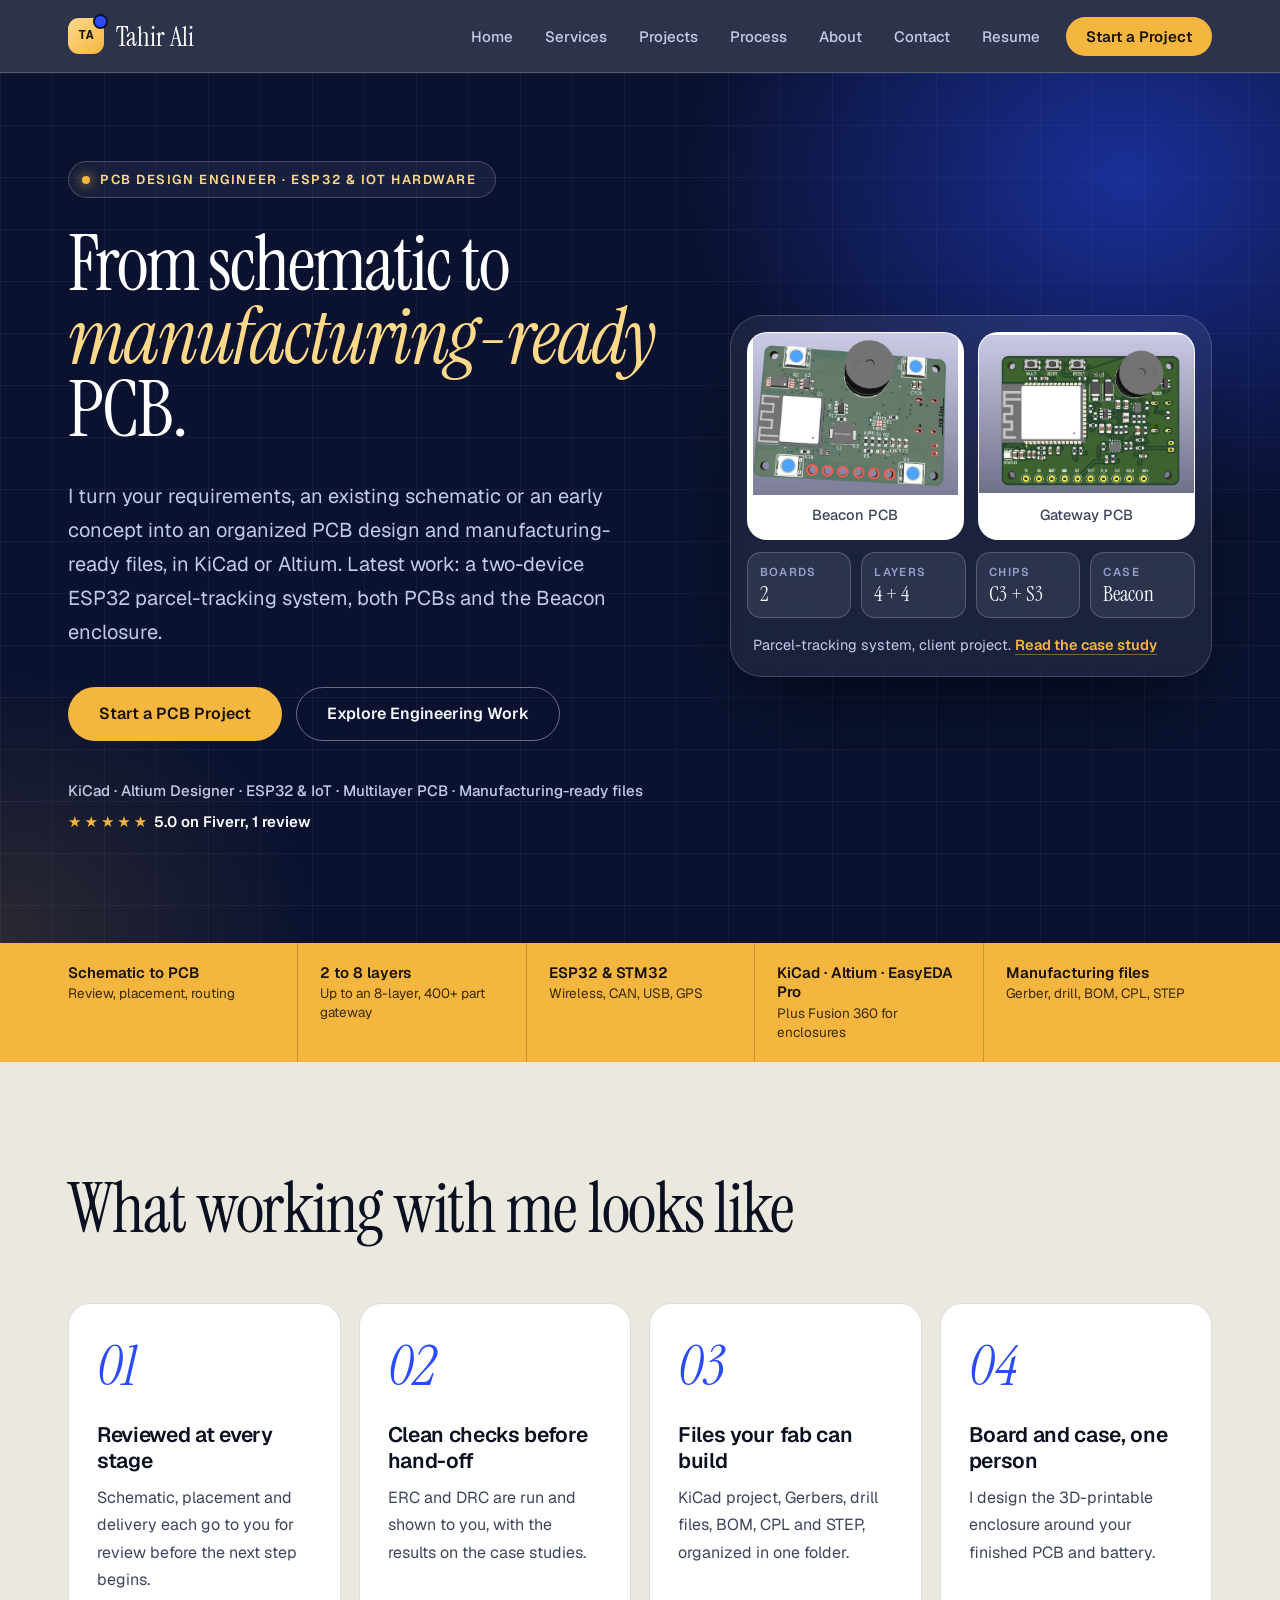
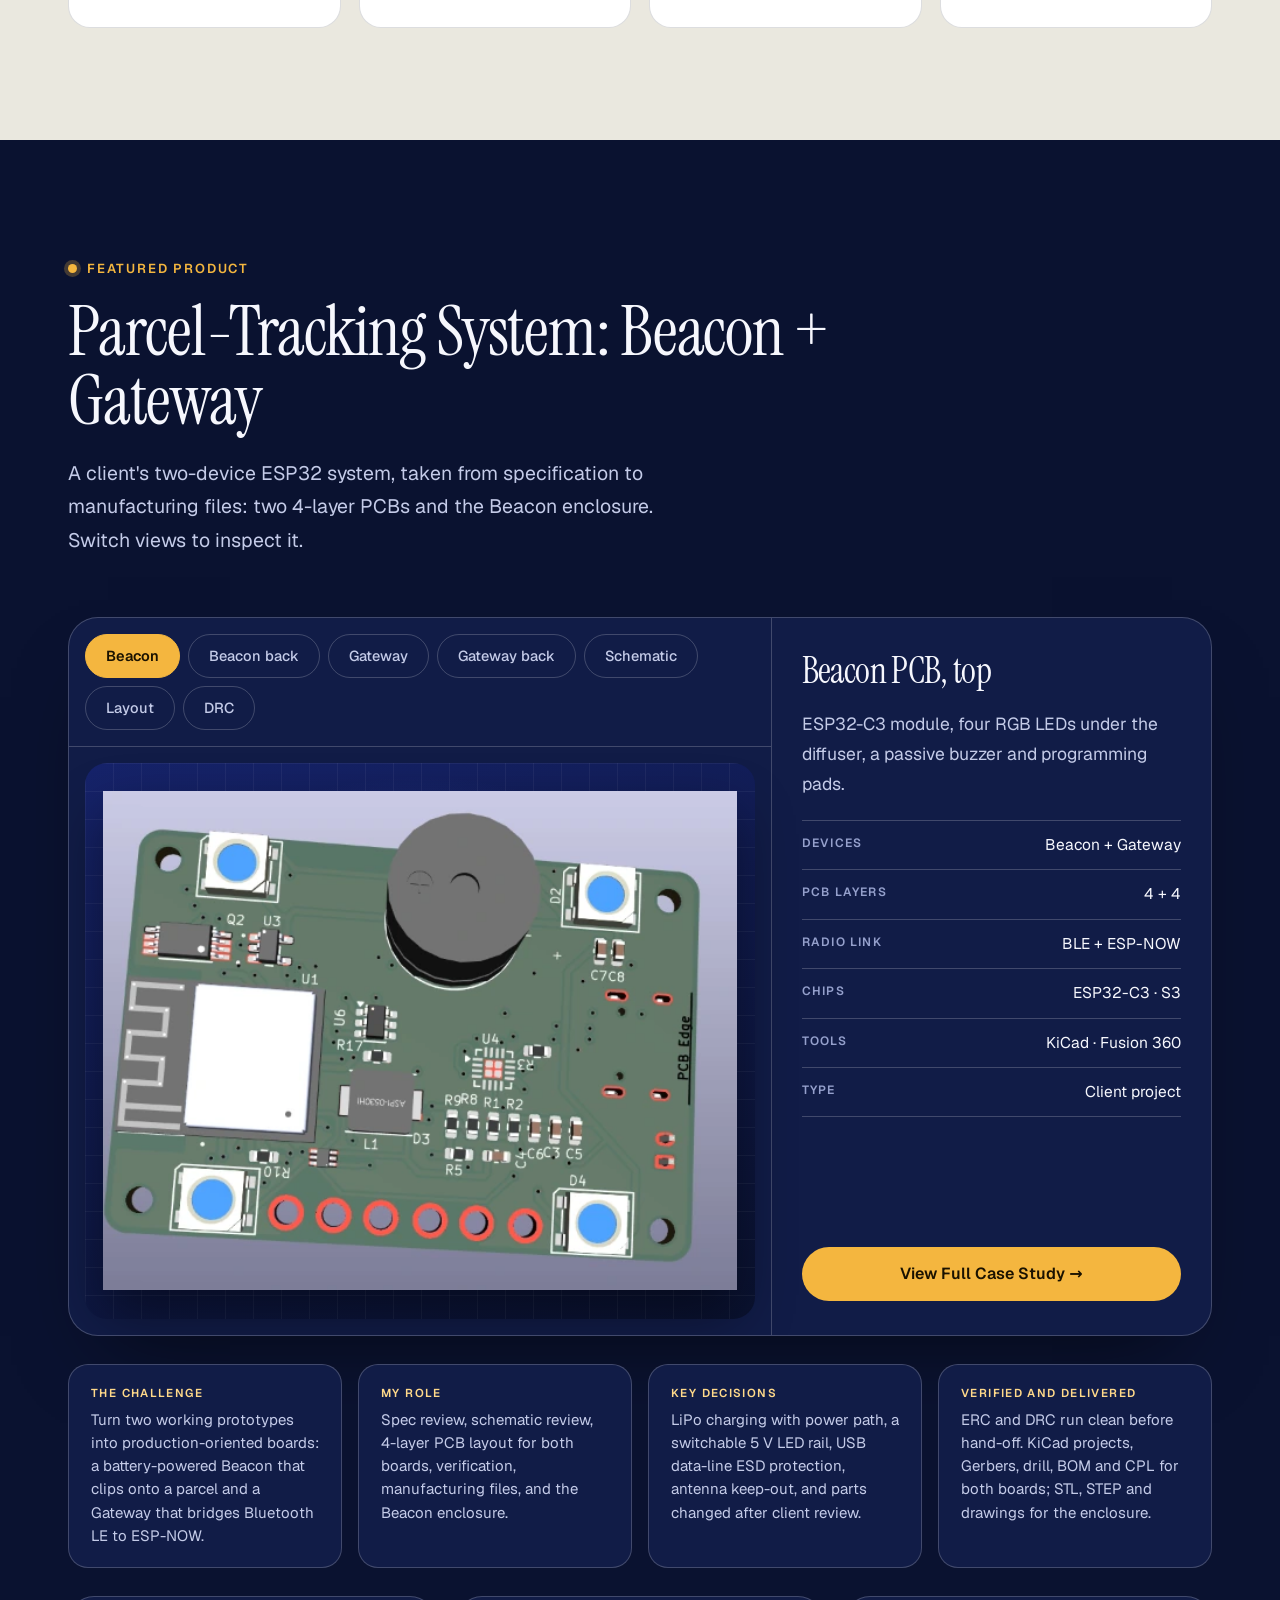
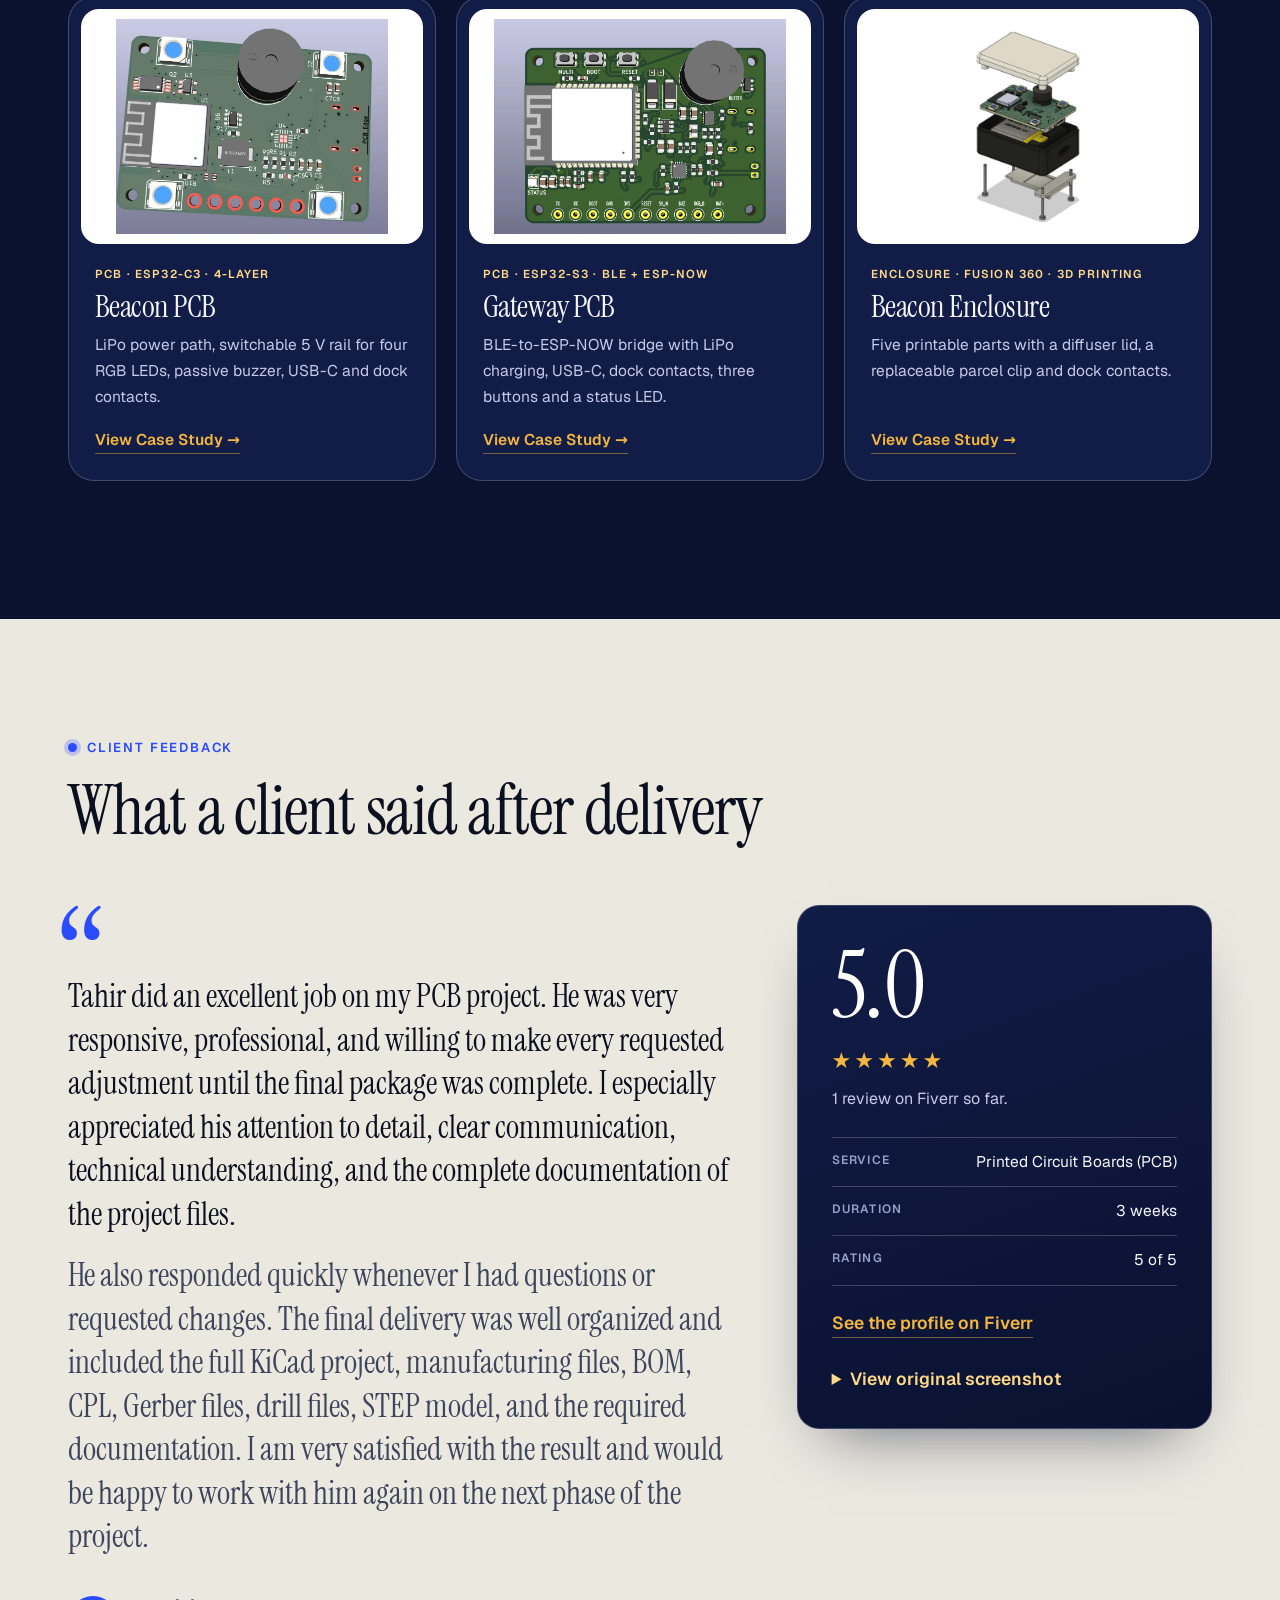
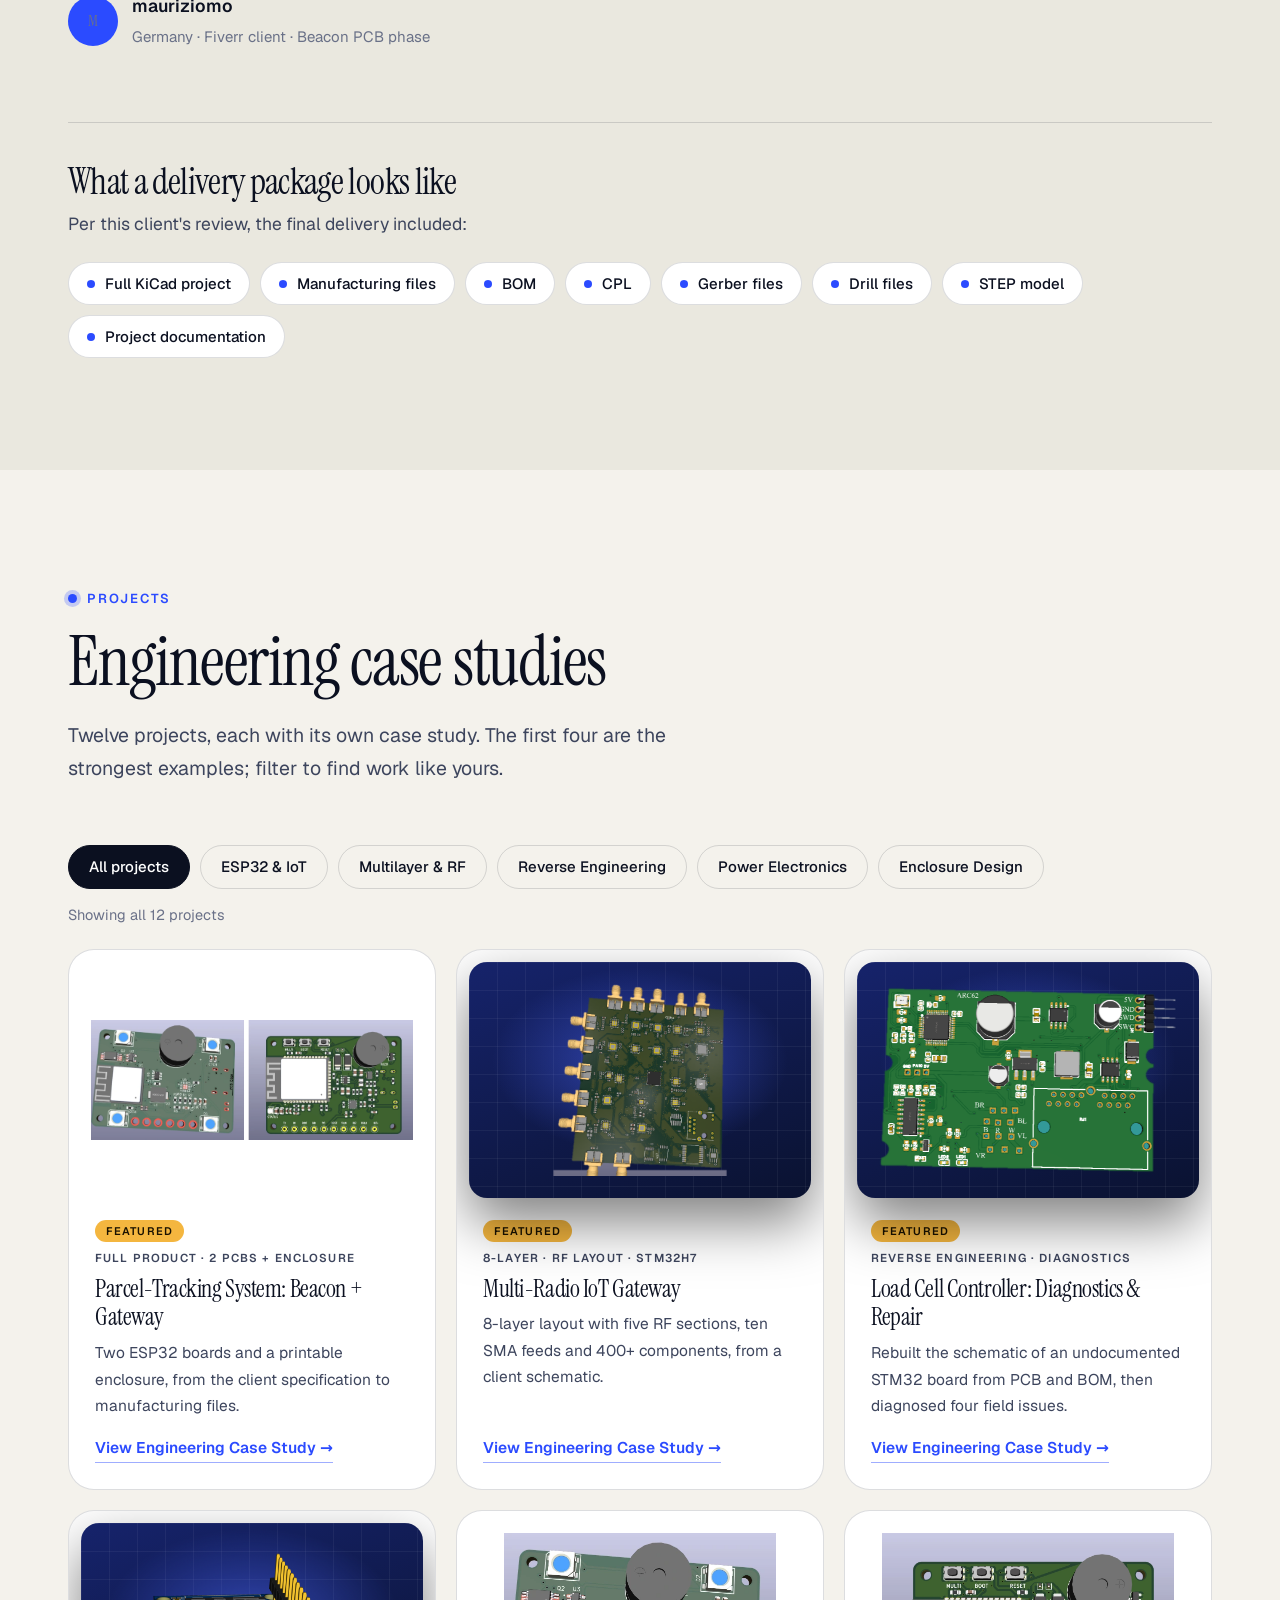
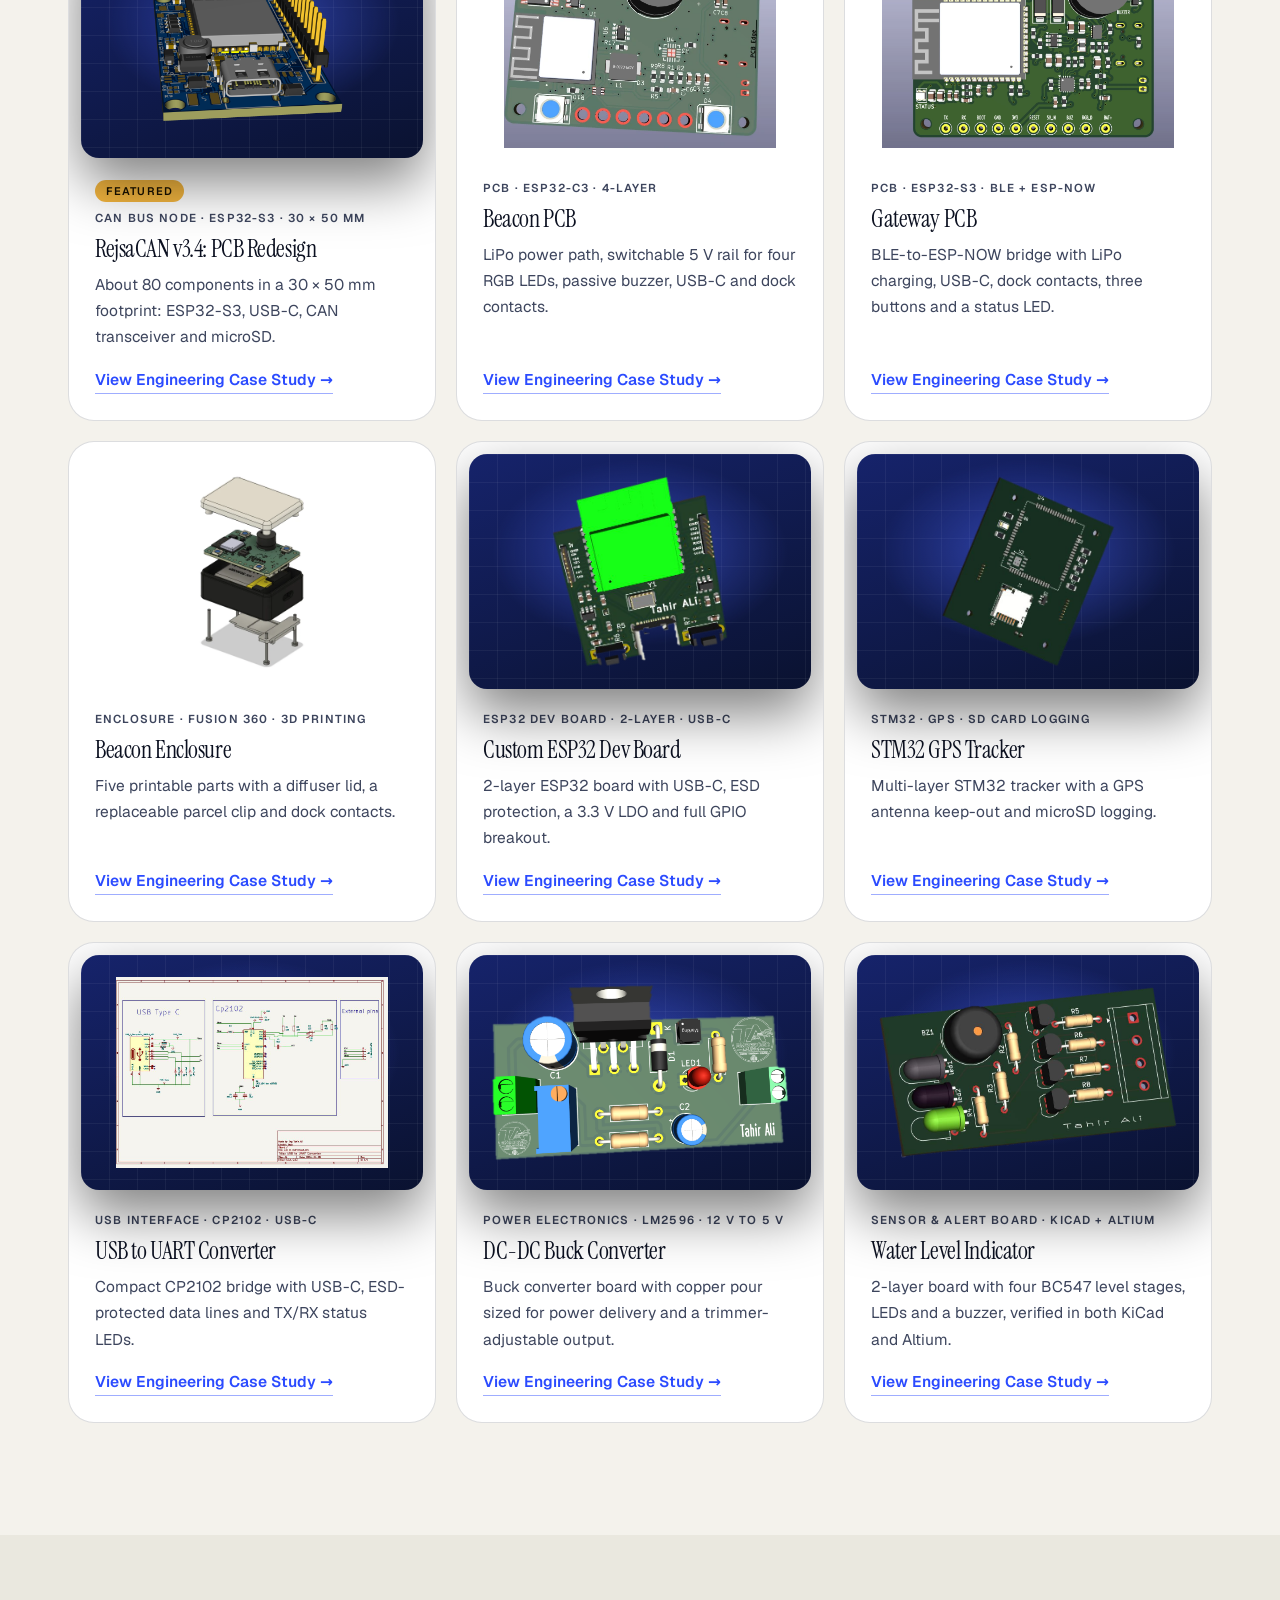
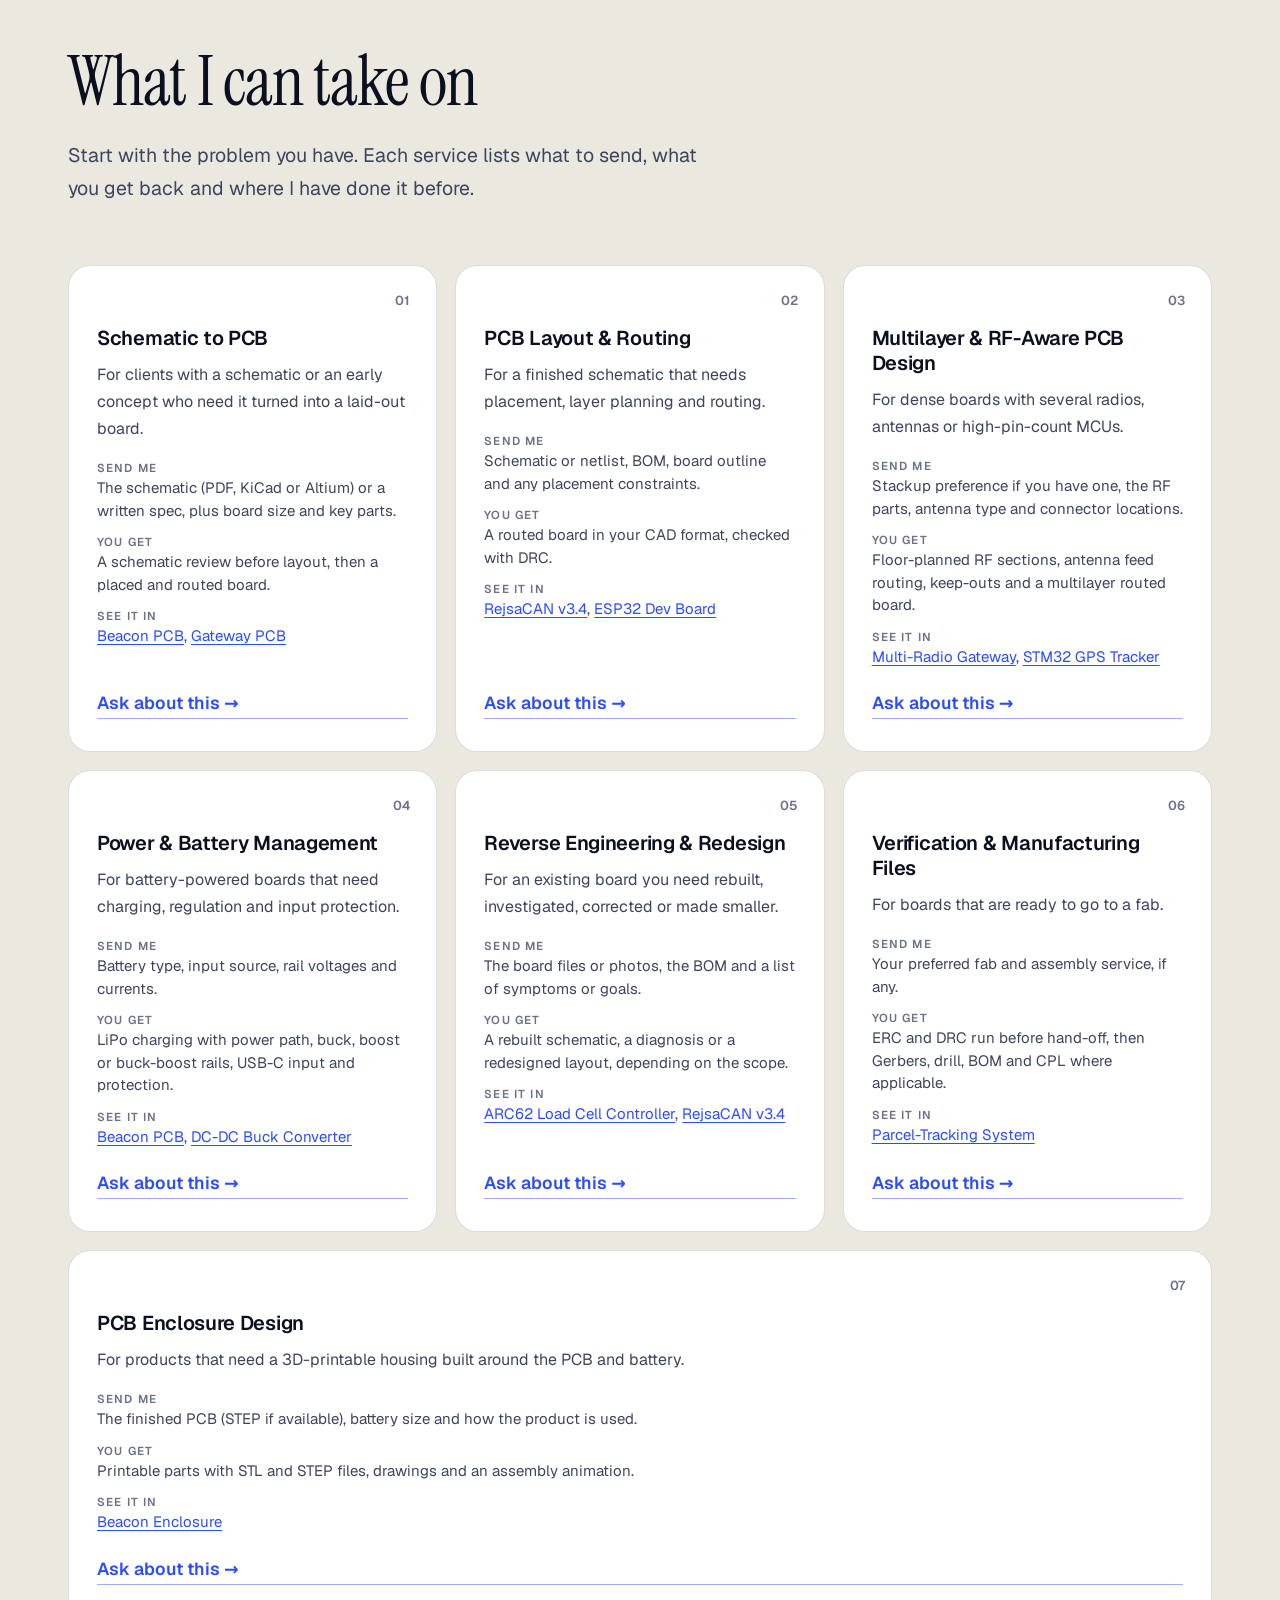
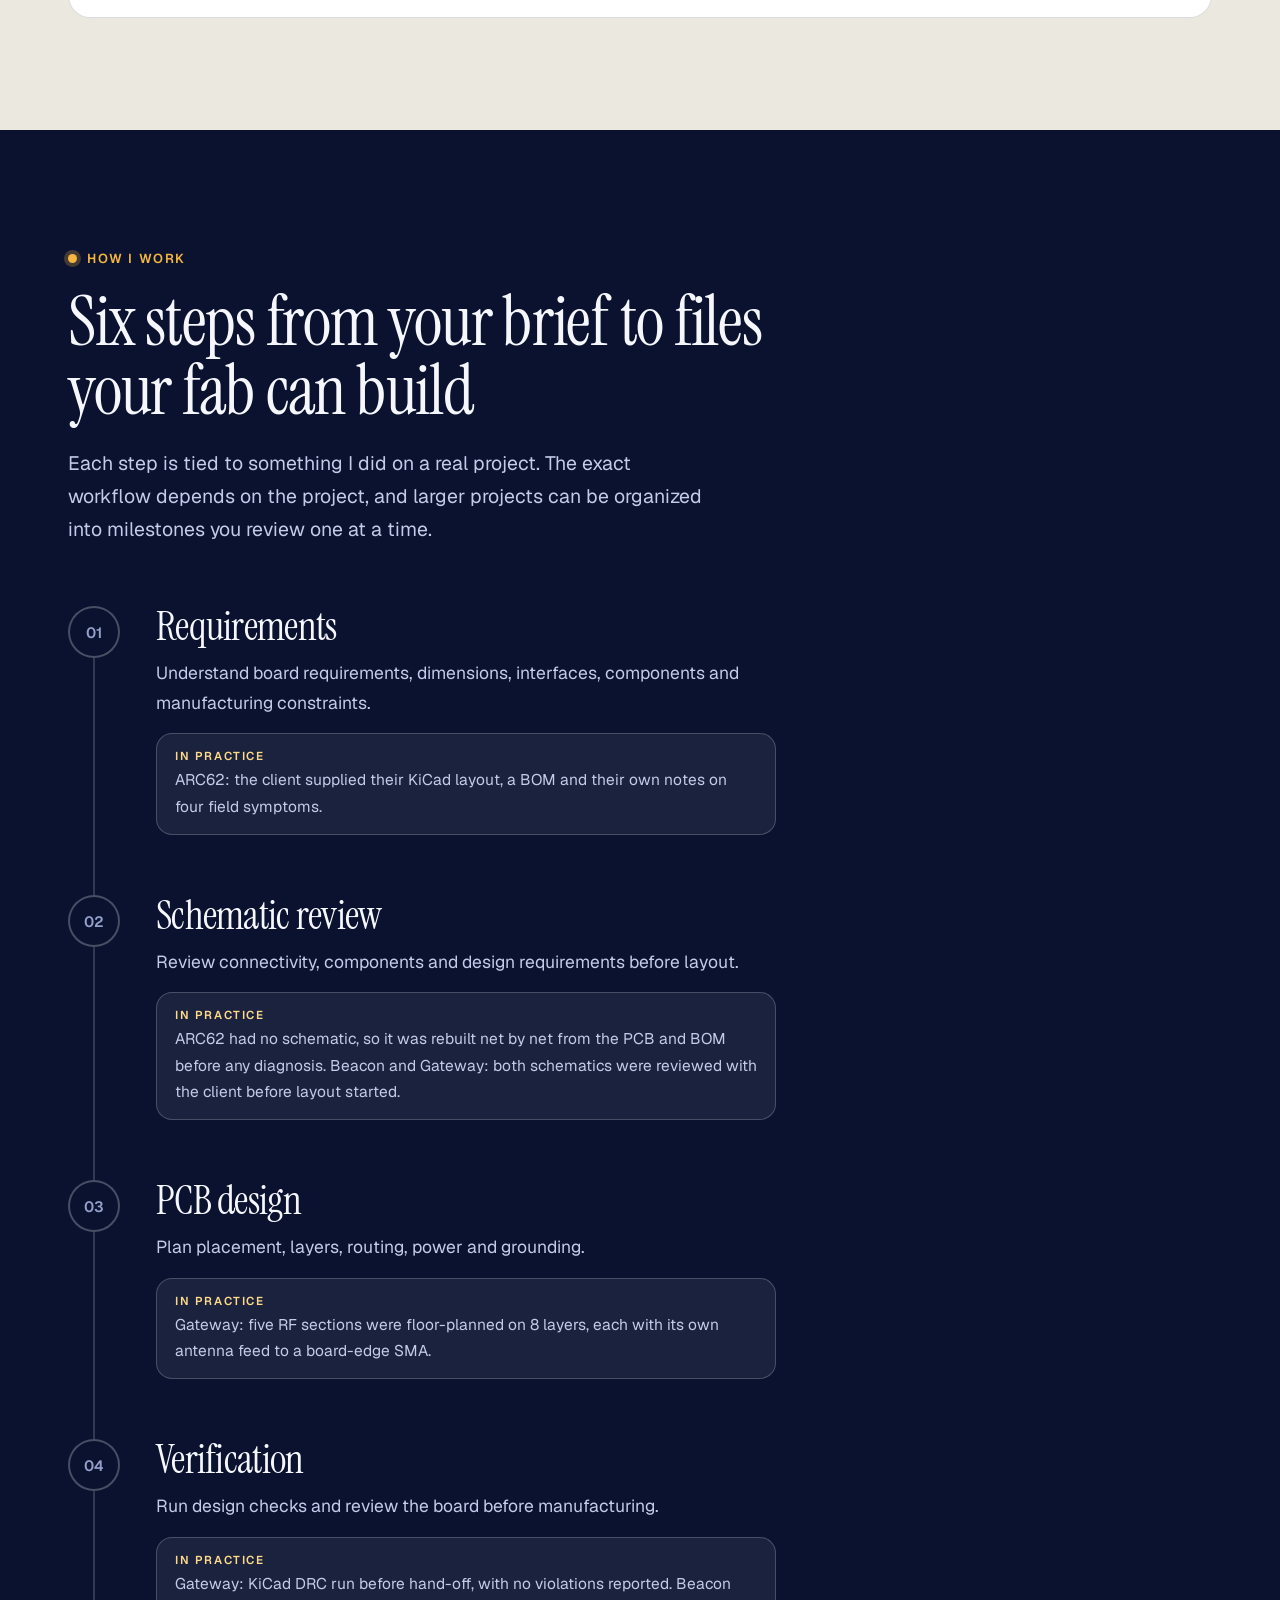
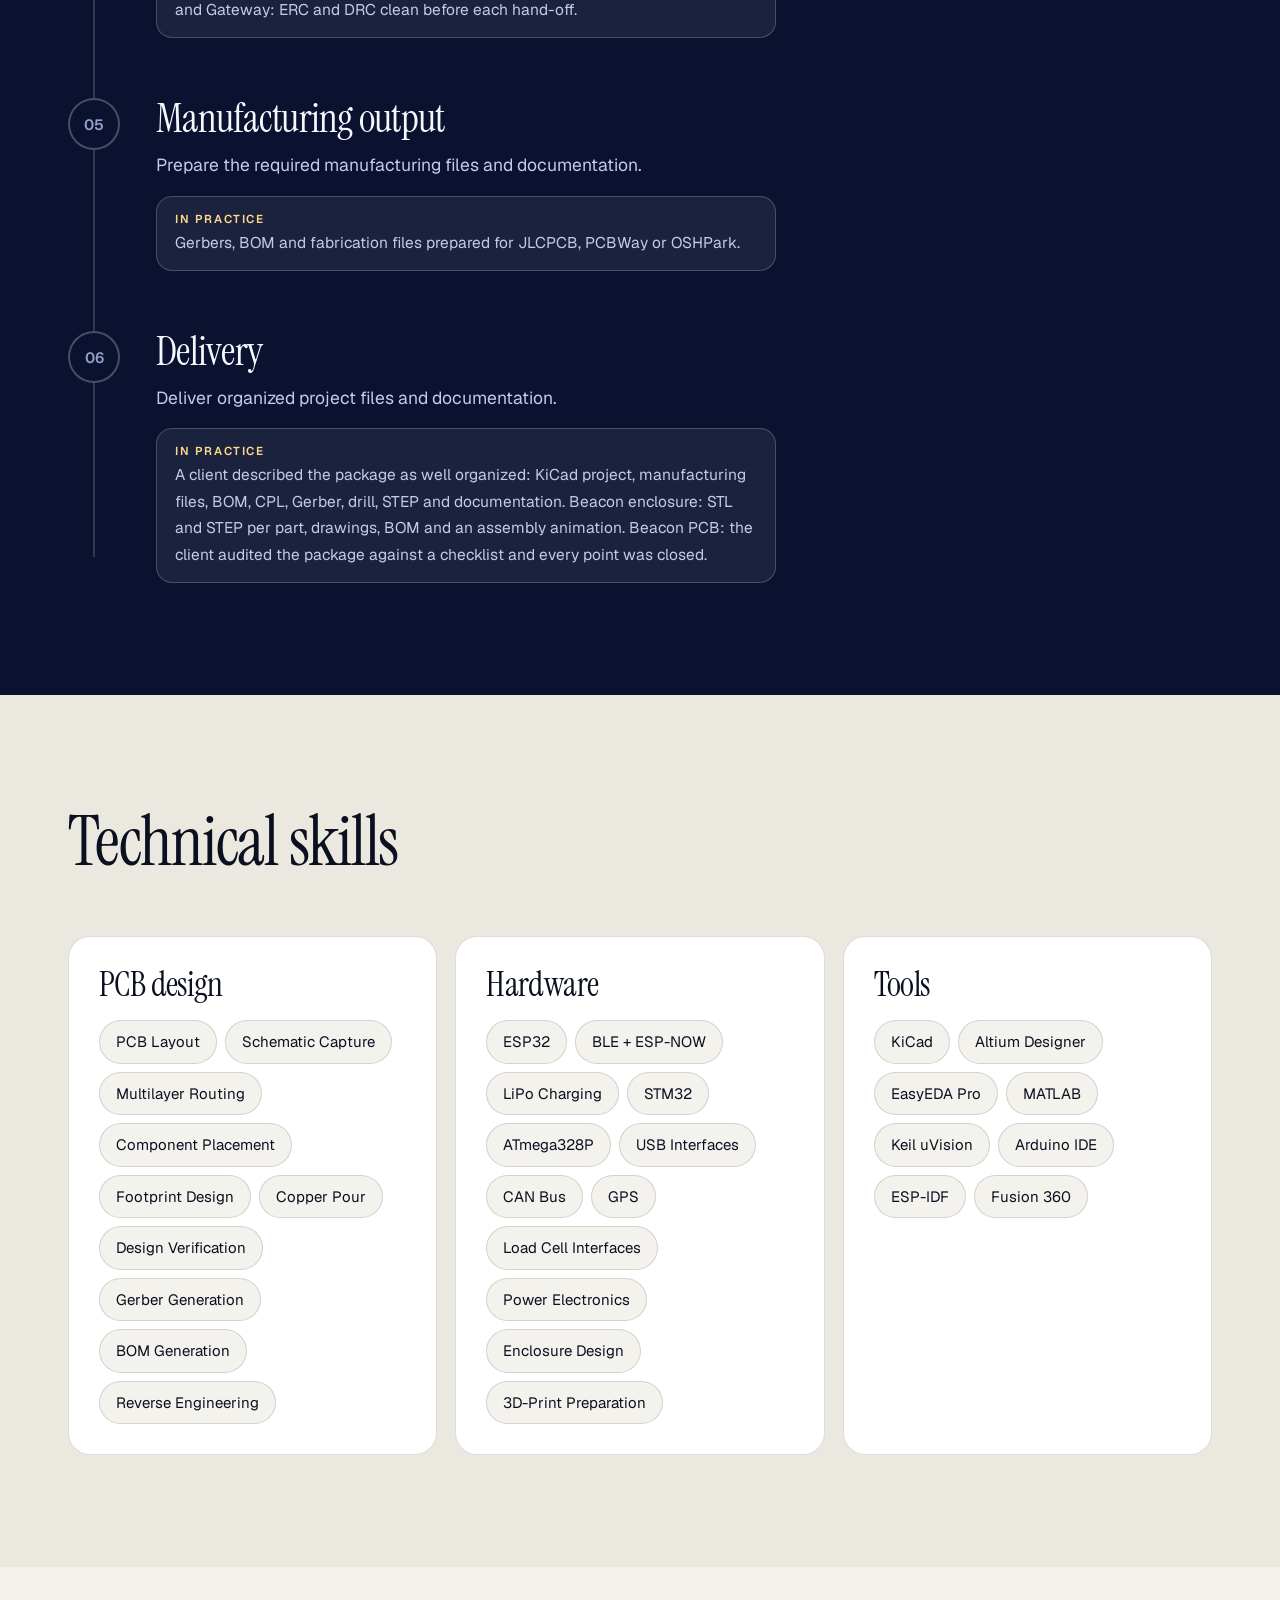
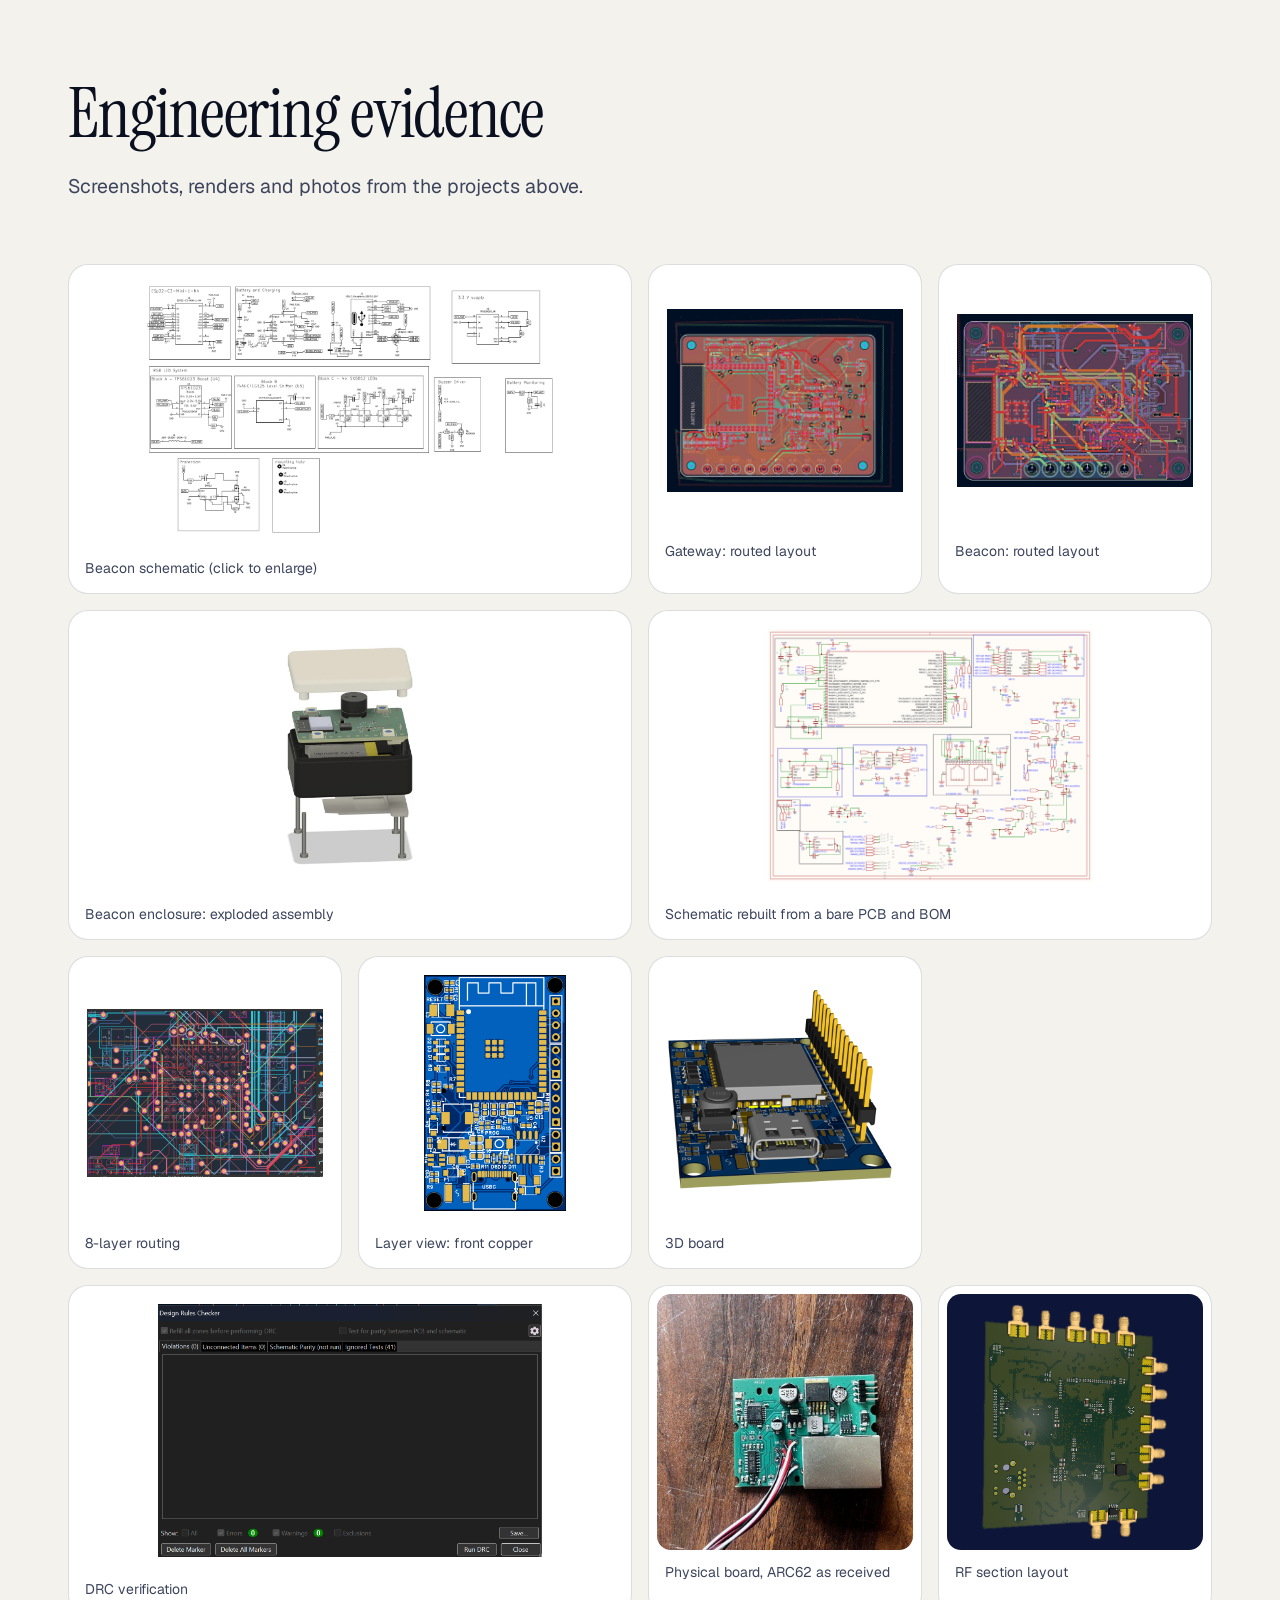
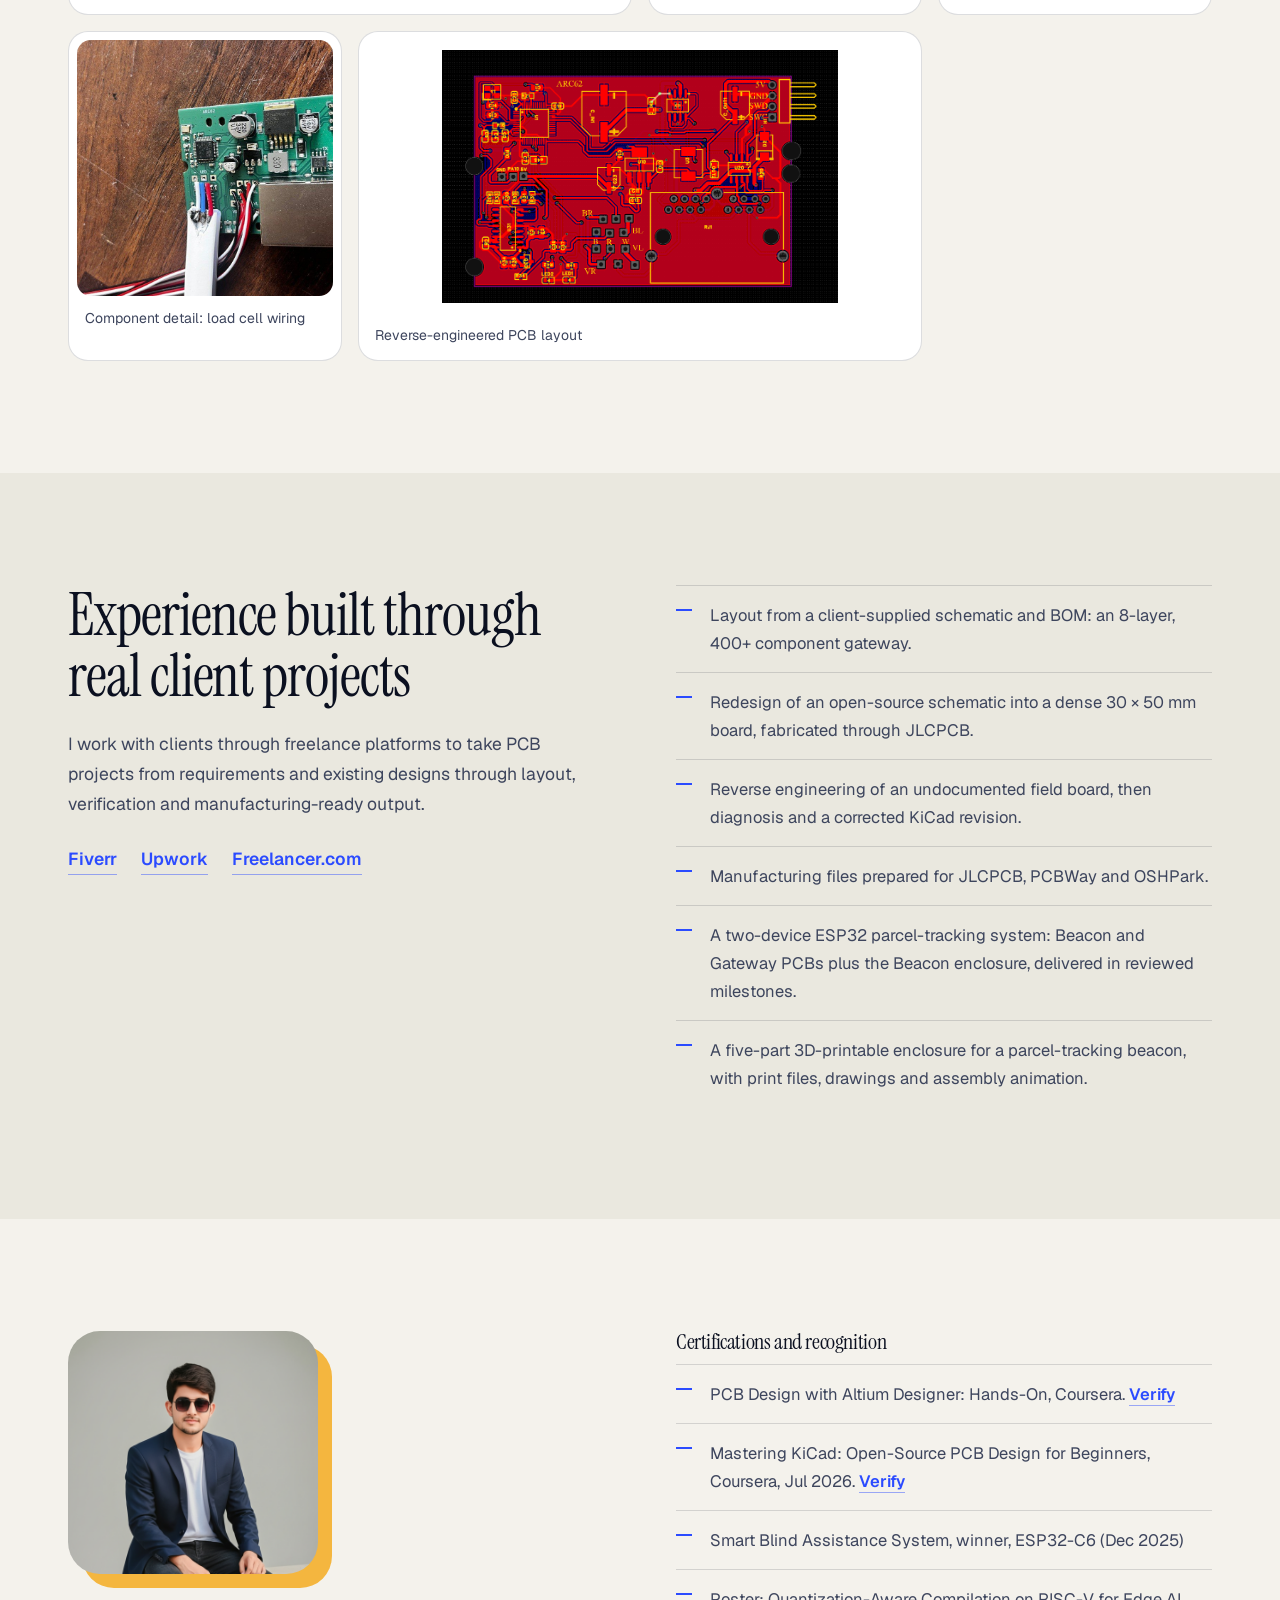
==== commit a6b1e712: "Update complete portfolio website" ====
--- a/index.html
+++ b/index.html
@@ -2,8 +2,9 @@
 <html lang="en"><head><meta charset="UTF-8"><meta name="viewport" content="width=device-width, initial-scale=1">
 <title>Tahir Ali | PCB Design Engineer | PCB Layout &amp; Hardware Design</title><meta name="description" content="Tahir Ali is a PCB Design Engineer for hire: PCB layout, multilayer boards and hardware design in KiCad and Altium Designer, delivered as manufacturing-ready PCB files.">
 <meta name="theme-color" content="#0a1230">
-<meta property="og:type" content="website"><meta property="og:title" content="Tahir Ali | PCB Design Engineer | PCB Layout &amp; Hardware Design"><meta property="og:description" content="Tahir Ali is a PCB Design Engineer for hire: PCB layout, multilayer boards and hardware design in KiCad and Altium Designer, delivered as manufacturing-ready PCB files."><meta property="og:image" content="images/gateway-3d-front.png">
+<meta property="og:type" content="website"><meta property="og:title" content="Tahir Ali | PCB Design Engineer | PCB Layout &amp; Hardware Design"><meta property="og:description" content="Tahir Ali is a PCB Design Engineer for hire: PCB layout, multilayer boards and hardware design in KiCad and Altium Designer, delivered as manufacturing-ready PCB files."><meta property="og:image" content="images/parcel/gateway-top-3d.webp">
 <meta name="twitter:card" content="summary_large_image">
+<script type="application/ld+json">{"@context":"https://schema.org","@type":"Person","name":"Tahir Ali","jobTitle":"PCB Design Engineer","description":"PCB design engineer: schematic review, PCB layout and routing, ESP32 and IoT hardware, and manufacturing-ready files.","knowsAbout":["PCB layout","Schematic design","ESP32","STM32","KiCad","Altium Designer","Reverse engineering"],"sameAs":["https://www.fiverr.com/tahircircuit","https://www.upwork.com/freelancers/~01393ea75067305202","https://www.linkedin.com/in/tahir-ali-7430803a5/","https://github.com/tahiriii-ai"]}</script>
 <script>document.documentElement.className="js"</script>
 <link rel="preload" href="fonts/display.woff2" as="font" type="font/woff2" crossorigin><link rel="preload" href="fonts/body.woff2" as="font" type="font/woff2" crossorigin>
 <link rel="stylesheet" href="styles.css"></head><body><a class="skip" href="#main">Skip to content</a>
@@ -11,58 +12,50 @@
 <a href="#home" class="brand"><span class="chip" aria-hidden="true">TA</span>Tahir Ali</a>
 <button class="nav-toggle" id="navToggle" aria-label="Menu" aria-expanded="false" aria-controls="navLinks"><span></span></button>
 <ul class="nav-links" id="navLinks">
-<li><a href="#home">Home</a></li><li><a href="#services">Services</a></li><li><a href="#work">Work</a></li><li><a href="#process">Process</a></li><li><a href="#about">About</a></li><li><a href="#contact">Contact</a></li>
+<li><a href="#home">Home</a></li><li><a href="#services">Services</a></li><li><a href="#work">Projects</a></li><li><a href="#process">Process</a></li><li><a href="#about">About</a></li><li><a href="#contact">Contact</a></li>
 <li><a href="Tahir_Ali_Resume.pdf" download>Resume</a></li>
 <li><a class="nav-cta" href="#contact">Start a Project</a></li>
 </ul></nav></header><main id="main">
 <section class="hero" id="home">
 <div class="wrap hero-grid">
-<div class="hero-copy"><span class="label">PCB Design Engineer</span>
+<div class="hero-copy"><span class="label">PCB Design Engineer · ESP32 &amp; IoT hardware</span>
 <h1>From schematic to <em>manufacturing-ready</em> PCB.</h1>
-<p class="lead">I design and optimize professional PCB layouts for embedded, IoT, interface, and hardware projects, from schematic review and component placement to routing, verification, and manufacturing files.</p>
-<div class="actions"><a class="btn btn-primary" href="#contact">Start a PCB Project</a><a class="btn btn-ghost" href="#work">View Engineering Work</a></div>
-<div class="trust"><span>KiCad • Altium Designer • EasyEDA Pro</span><a href="#reviews"><span class="stars" aria-hidden="true">★★★★★</span> 5.0 on Fiverr, 1 review</a></div></div>
-<figure class="hero-fig frame"><img src="images/cut/gateway-3d-front.png" alt="Multi-radio IoT gateway PCB, 3D render showing ten edge-mounted SMA connectors and dense component placement" width="478" height="549" fetchpriority="high">
-<dl class="tb"><div><dt>Layers</dt><dd>8</dd></div><div><dt>Components</dt><dd>400+</dd></div><div><dt>MCU</dt><dd>STM32H7</dd></div><div><dt>Tool</dt><dd>KiCad 10</dd></div></dl>
-<figcaption>Multi-radio IoT gateway, client project. <a class="link" href="projects/multi-radio-gateway-layout.html">Read the case study</a></figcaption></figure>
+<p class="lead">I turn your requirements, an existing schematic or an early concept into an organized PCB design and manufacturing-ready files, in KiCad or Altium. Latest work: a two-device ESP32 parcel-tracking system, both PCBs and the Beacon enclosure.</p>
+<div class="actions"><a class="btn btn-primary" href="#contact">Start a PCB Project</a><a class="btn btn-ghost" href="#featured">Explore Engineering Work</a></div>
+<div class="trust"><span>KiCad · Altium Designer · ESP32 &amp; IoT · Multilayer PCB · Manufacturing-ready files</span><a href="#reviews"><span class="stars" aria-hidden="true">★★★★★</span> 5.0 on Fiverr, 1 review</a></div></div>
+<figure class="hero-fig frame"><div class="duo"><figure><img src="images/parcel/beacon-top-3d.webp" alt="Beacon PCB 3D render with ESP32-C3 module, four RGB LEDs and a buzzer" width="543" height="428" fetchpriority="high"><figcaption>Beacon PCB</figcaption></figure><figure><img src="images/parcel/gateway-top-3d.webp" alt="Gateway PCB 3D render with ESP32-S3 module, three buttons and a status LED" width="1059" height="778" fetchpriority="high"><figcaption>Gateway PCB</figcaption></figure></div>
+<dl class="tb"><div><dt>Boards</dt><dd>2</dd></div><div><dt>Layers</dt><dd>4 + 4</dd></div><div><dt>Chips</dt><dd>C3 + S3</dd></div><div><dt>Case</dt><dd>Beacon</dd></div></dl>
+<figcaption>Parcel-tracking system, client project. <a class="link" href="projects/parcel-tracking-system.html">Read the case study</a></figcaption></figure>
 </div></section>
 
-<div class="ticker" aria-hidden="true"><div class="tk"><span>KiCad</span><span>Altium Designer</span><span>EasyEDA Pro</span><span>8-Layer Boards</span><span>RF Layout</span><span>STM32</span><span>ESP32</span><span>CAN Bus</span><span>USB-C</span><span>Gerber + BOM</span><span>Reverse Engineering</span><span>DRC Verified</span><span>KiCad</span><span>Altium Designer</span><span>EasyEDA Pro</span><span>8-Layer Boards</span><span>RF Layout</span><span>STM32</span><span>ESP32</span><span>CAN Bus</span><span>USB-C</span><span>Gerber + BOM</span><span>Reverse Engineering</span><span>DRC Verified</span></div></div>
-<section class="alt" aria-labelledby="v-h"><div class="wrap"><div class="sec-head"><h2 id="v-h">PCB engineering that goes beyond routing</h2></div>
+<section class="strip" aria-label="Capabilities"><ul class="wrap"><li><b>Schematic to PCB</b><span>Review, placement, routing</span></li><li><b>2 to 8 layers</b><span>Up to an 8-layer, 400+ part gateway</span></li><li><b>ESP32 &amp; STM32</b><span>Wireless, CAN, USB, GPS</span></li><li><b>KiCad · Altium · EasyEDA Pro</b><span>Plus Fusion 360 for enclosures</span></li><li><b>Manufacturing files</b><span>Gerber, drill, BOM, CPL, STEP</span></li></ul></section>
+<section class="alt" aria-labelledby="v-h"><div class="wrap"><div class="sec-head"><h2 id="v-h">What working with me looks like</h2></div>
 <div class="value-grid">
-<article><h3>Schematic to PCB</h3><p>Structured schematic interpretation, component placement, routing and complete PCB development.</p></article>
-<article><h3>Engineering-focused layout</h3><p>Layer planning, power distribution, grounding, routing and critical-net considerations.</p></article>
-<article><h3>Verification and documentation</h3><p>ERC/DRC checks, design review and manufacturing documentation.</p></article>
-<article><h3>Client-ready delivery</h3><p>Gerbers, BOM, fabrication documentation and project files prepared for manufacturing.</p></article>
+<article><h3>Reviewed at every stage</h3><p>Schematic, placement and delivery each go to you for review before the next step begins.</p></article>
+<article><h3>Clean checks before hand-off</h3><p>ERC and DRC are run and shown to you, with the results on the case studies.</p></article>
+<article><h3>Files your fab can build</h3><p>KiCad project, Gerbers, drill files, BOM, CPL and STEP, organized in one folder.</p></article>
+<article><h3>Board and case, one person</h3><p>I design the 3D-printable enclosure around your finished PCB and battery.</p></article>
 </div></div></section>
 
 <section id="featured" aria-labelledby="f-h"><div class="wrap">
-<div class="sec-head"><span class="kicker">Featured engineering project</span><h2 id="f-h">Multi-Radio IoT Gateway, 8-layer PCB</h2>
-<p>Laid out from a client's schematic and BOM: five RF sections, a clock distribution network and a high-pin-count STM32H7 on one board. Switch views to inspect it.</p></div>
+<div class="sec-head"><span class="kicker">Featured product</span><h2 id="f-h">Parcel-Tracking System: Beacon + Gateway</h2>
+<p>A client's two-device ESP32 system, taken from specification to manufacturing files: two 4-layer PCBs and the Beacon enclosure. Switch views to inspect it.</p></div>
 <div class="insp" id="insp">
-<div class="insp-main"><div class="tabs" role="tablist" aria-label="Board views">
-<button class="tab" role="tab" id="t0" aria-controls="p0" aria-selected="true">3D board</button>
-<button class="tab" role="tab" id="t1" aria-controls="p1" aria-selected="false" tabindex="-1">Radio detail</button>
-<button class="tab" role="tab" id="t2" aria-controls="p2" aria-selected="false" tabindex="-1">Routing</button>
-<button class="tab" role="tab" id="t3" aria-controls="p3" aria-selected="false" tabindex="-1">MCU fan-out</button>
-<button class="tab" role="tab" id="t4" aria-controls="p4" aria-selected="false" tabindex="-1">DRC</button></div>
-<div class="stage">
-<div class="pane" role="tabpanel" id="p0" aria-labelledby="t0" data-t="3D board, front" data-c="Assembled 3D view with ten edge-mounted SMA connectors and dense component placement."><img src="images/cut/gateway-3d-front.png" alt="Multi-radio IoT gateway 3D render, front view" width="478" height="549" loading="lazy" decoding="async"></div>
-<div class="pane" role="tabpanel" id="p1" aria-labelledby="t1" data-t="Radio section detail" data-c="Placement detail of the radio sections, seen in 3D."><img src="images/cut/gateway-3d-detail.png" alt="Multi-radio IoT gateway 3D render, detail of radio section placement" width="367" height="463" loading="lazy" decoding="async"></div>
-<div class="pane" role="tabpanel" id="p2" aria-labelledby="t2" data-t="Full-board routing" data-c="Routing across the 8-layer stackup, with board outline and keep-out zones."><img src="images/gateway-routing-overview.png" alt="Full board routing overview across the 8-layer stackup" width="466" height="487" loading="lazy" decoding="async"></div>
-<div class="pane" role="tabpanel" id="p3" aria-labelledby="t3" data-t="MCU and clock fan-out" data-c="Escape routing and clock fan-out around the STM32H7 and the clock buffer, with a dense via array."><img src="images/gateway-routing-zoom.png" alt="Zoomed routing around the STM32H7 and clock distribution IC" width="727" height="517" loading="lazy" decoding="async"></div>
-<div class="pane" role="tabpanel" id="p4" aria-labelledby="t4" data-t="KiCad DRC result" data-c="KiCad Design Rules Checker before hand-off: no violations, no unconnected items, no warnings."><img src="images/gateway-drc-clean.png" alt="KiCad Design Rules Checker dialog with no violations" width="724" height="478" loading="lazy" decoding="async"></div>
-</div></div>
-<div class="insp-side"><h3 id="inspT">3D board, front</h3><p class="cap" id="inspC">Assembled 3D view with ten edge-mounted SMA connectors and dense component placement.</p>
-<ul><li><span>Layers</span><span>8</span></li><li><span>Components</span><span>400+</span></li><li><span>MCU</span><span>STM32H7B3VIH6</span></li><li><span>RF</span><span>Multiple RF sections</span></li><li><span>Clocking</span><span>8-output clock network</span></li><li><span>Tool</span><span>KiCad 10</span></li><li><span>Type</span><span>Client project</span></li></ul>
-<a class="btn btn-primary" href="projects/multi-radio-gateway-layout.html">View Full Case Study →</a></div>
-</div></div></section>
+<div class="insp-main"><div class="tabs" role="tablist" aria-label="Product views"><button class="tab" role="tab" id="t0" aria-controls="p0" aria-selected="true">Beacon</button><button class="tab" role="tab" id="t1" aria-controls="p1" aria-selected="false" tabindex="-1">Beacon back</button><button class="tab" role="tab" id="t2" aria-controls="p2" aria-selected="false" tabindex="-1">Gateway</button><button class="tab" role="tab" id="t3" aria-controls="p3" aria-selected="false" tabindex="-1">Gateway back</button><button class="tab" role="tab" id="t4" aria-controls="p4" aria-selected="false" tabindex="-1">Schematic</button><button class="tab" role="tab" id="t5" aria-controls="p5" aria-selected="false" tabindex="-1">Layout</button><button class="tab" role="tab" id="t6" aria-controls="p6" aria-selected="false" tabindex="-1">DRC</button></div>
+<div class="stage"><div class="pane" role="tabpanel" id="p0" aria-labelledby="t0" data-t="Beacon PCB, top" data-c="ESP32-C3 module, four RGB LEDs under the diffuser, a passive buzzer and programming pads."><img src="images/parcel/beacon-top-3d.webp" alt="Beacon PCB 3D render, top side" width="543" height="428" loading="lazy" decoding="async"></div><div class="pane" role="tabpanel" id="p1" aria-labelledby="t1" data-t="Beacon PCB, back" data-c="Two gold dock contacts, USB-C and the battery connector."><img src="images/parcel/beacon-back-3d.webp" alt="Beacon PCB 3D render, back side" width="585" height="403" loading="lazy" decoding="async"></div><div class="pane" role="tabpanel" id="p2" aria-labelledby="t2" data-t="Gateway PCB, top" data-c="ESP32-S3 module, three buttons, an RGB status LED and a buzzer."><img src="images/parcel/gateway-top-3d.webp" alt="Gateway PCB 3D render, top side" width="1059" height="778" loading="lazy" decoding="async"></div><div class="pane" role="tabpanel" id="p3" aria-labelledby="t3" data-t="Gateway PCB, back" data-c="Dock contacts, USB-C, the battery connector and ten programming pads."><img src="images/parcel/gateway-back-3d.webp" alt="Gateway PCB 3D render, back side" width="1054" height="820" loading="lazy" decoding="async"></div><div class="pane" role="tabpanel" id="p4" aria-labelledby="t4" data-t="Beacon schematic" data-c="Blocks for charging, the 3.3 V supply, the switchable 5 V LED rail, the buzzer driver and battery protection."><img src="images/parcel/beacon-schematic.webp" alt="Beacon schematic" width="2400" height="1473" loading="lazy" decoding="async"></div><div class="pane" role="tabpanel" id="p5" aria-labelledby="t5" data-t="Gateway layout" data-c="Four-layer routed layout with the antenna keep-out at the board edge."><img src="images/parcel/gateway-layout.webp" alt="Gateway PCB layout in KiCad" width="988" height="765" loading="lazy" decoding="async"></div><div class="pane" role="tabpanel" id="p6" aria-labelledby="t6" data-t="Gateway DRC" data-c="KiCad Design Rules Checker: no violations and no unconnected items."><img src="images/parcel/gateway-drc.webp" alt="KiCad DRC result with zero violations" width="1261" height="829" loading="lazy" decoding="async"></div></div></div>
+<div class="insp-side"><h3 id="inspT">Beacon PCB, top</h3><p class="cap" id="inspC">ESP32-C3 module, four RGB LEDs under the diffuser, a passive buzzer and programming pads.</p>
+<ul><li><span>Devices</span><span>Beacon + Gateway</span></li><li><span>PCB layers</span><span>4 + 4</span></li><li><span>Radio link</span><span>BLE + ESP-NOW</span></li><li><span>Chips</span><span>ESP32-C3 · S3</span></li><li><span>Tools</span><span>KiCad · Fusion 360</span></li><li><span>Type</span><span>Client project</span></li></ul>
+<a class="btn btn-primary" href="projects/parcel-tracking-system.html">View Full Case Study →</a></div>
+</div>
+<dl class="glance"><div><dt>The challenge</dt><dd>Turn two working prototypes into production-oriented boards: a battery-powered Beacon that clips onto a parcel and a Gateway that bridges Bluetooth LE to ESP-NOW.</dd></div><div><dt>My role</dt><dd>Spec review, schematic review, 4-layer PCB layout for both boards, verification, manufacturing files, and the Beacon enclosure.</dd></div><div><dt>Key decisions</dt><dd>LiPo charging with power path, a switchable 5 V LED rail, USB data-line ESD protection, antenna keep-out, and parts changed after client review.</dd></div><div><dt>Verified and delivered</dt><dd>ERC and DRC run clean before hand-off. KiCad projects, Gerbers, drill, BOM and CPL for both boards; STL, STEP and drawings for the enclosure.</dd></div></dl>
+<div class="mini-grid c3" style="margin-top:28px"><a class="mini" href="projects/beacon-pcb-design.html"><img class="light" src="images/parcel/beacon-top-3d.webp" alt="Beacon PCB 3D render" width="543" height="428" loading="lazy" decoding="async"><div><p class="kind">PCB · ESP32-C3 · 4-Layer</p><h3>Beacon PCB</h3><p>LiPo power path, switchable 5 V rail for four RGB LEDs, passive buzzer, USB-C and dock contacts.</p><span class="link">View Case Study →</span></div></a><a class="mini" href="projects/gateway-pcb-design.html"><img class="light" src="images/parcel/gateway-top-3d.webp" alt="Gateway PCB 3D render" width="1059" height="778" loading="lazy" decoding="async"><div><p class="kind">PCB · ESP32-S3 · BLE + ESP-NOW</p><h3>Gateway PCB</h3><p>BLE-to-ESP-NOW bridge with LiPo charging, USB-C, dock contacts, three buttons and a status LED.</p><span class="link">View Case Study →</span></div></a><a class="mini" href="projects/beacon-enclosure-design.html"><img class="light" src="images/beacon/exploded.webp" alt="Exploded view of the Beacon enclosure" width="1600" height="1040" loading="lazy" decoding="async"><div><p class="kind">Enclosure · Fusion 360 · 3D Printing</p><h3>Beacon Enclosure</h3><p>Five printable parts with a diffuser lid, a replaceable parcel clip and dock contacts.</p><span class="link">View Case Study →</span></div></a></div>
+</div></section>
 
 <section class="alt" id="reviews" aria-labelledby="r-h"><div class="wrap">
 <div class="sec-head"><span class="kicker">Client feedback</span><h2 id="r-h">What a client said after delivery</h2></div>
 <div class="review"><div>
 <blockquote class="quote"><p>Tahir did an excellent job on my PCB project. He was very responsive, professional, and willing to make every requested adjustment until the final package was complete. I especially appreciated his attention to detail, clear communication, technical understanding, and the complete documentation of the project files.</p><p>He also responded quickly whenever I had questions or requested changes. The final delivery was well organized and included the full KiCad project, manufacturing files, BOM, CPL, Gerber files, drill files, STEP model, and the required documentation. I am very satisfied with the result and would be happy to work with him again on the next phase of the project.</p></blockquote>
-<div class="who"><span class="av" aria-hidden="true">M</span><div><b>mauriziomo</b><span>Germany · Fiverr client</span></div></div></div>
+<div class="who"><span class="av" aria-hidden="true">M</span><div><b>mauriziomo</b><span>Germany · Fiverr client · Beacon PCB phase</span></div></div></div>
 <aside class="rcard" aria-label="Fiverr rating"><span class="big-n">5.0</span><span class="stars" aria-hidden="true">★★★★★</span><p>1 review on Fiverr so far.</p>
 <dl><div><dt>Service</dt><dd>Printed Circuit Boards (PCB)</dd></div><div><dt>Duration</dt><dd>3 weeks</dd></div><div><dt>Rating</dt><dd>5 of 5</dd></div></dl>
 <a class="link" href="https://www.fiverr.com/tahircircuit?public_mode=true" target="_blank" rel="noopener">See the profile on Fiverr</a>
@@ -70,17 +63,13 @@
 <div class="pkg"><h3>What a delivery package looks like</h3><p>Per this client's review, the final delivery included:</p>
 <ul class="files"><li>Full KiCad project</li><li>Manufacturing files</li><li>BOM</li><li>CPL</li><li>Gerber files</li><li>Drill files</li><li>STEP model</li><li>Project documentation</li></ul></div>
 </div></section>
-<section id="services" aria-labelledby="s-h"><div class="wrap"><div class="sec-head"><h2 id="s-h">PCB engineering services</h2><p>What I can take on, from a full board to a single review.</p></div><div class="svc"><article><h3>PCB Layout</h3><p>Placement and routing for a board you already have a schematic for, built around your mechanical and manufacturing constraints.</p></article><article><h3>Schematic to PCB</h3><p>Turn a schematic or a rough concept into a laid-out board, including schematic review before layout starts.</p></article><article><h3>Multilayer PCB Design</h3><p>Layer planning and routing for dense boards, including the 8-layer gateway shown above.</p></article><article><h3>Component Placement</h3><p>Placement planned around signal flow, power, antennas and connectors before routing begins.</p></article><article><h3>PCB Routing</h3><p>Routing with attention to critical nets, return paths and clearances.</p></article><article><h3>Footprint / Library Work</h3><p>Custom footprints and symbols built from the manufacturer datasheet.</p></article><article><h3>Design Review</h3><p>A second look at an existing schematic or layout for connectivity, placement and layout risks.</p></article><article><h3>ERC / DRC Verification</h3><p>Electrical and design-rule checks run and reviewed before files go to the fab.</p></article><article><h3>Reverse Engineering</h3><p>Rebuild a schematic from a bare board and BOM, as on the ARC62 load cell controller.</p></article><article><h3>PCB Redesign</h3><p>Improve an existing board's layout, routing, placement or manufacturability while preserving the required functionality.</p></article><article><h3>Manufacturing Documentation</h3><p>Fabrication documentation prepared for the board house.</p></article><article><h3>Gerber / BOM Preparation</h3><p>Gerbers and BOM exported for JLCPCB, PCBWay or OSHPark.</p></article></div></div></section><section id="work" class="alt" aria-labelledby="w-h"><div class="wrap"><div class="sec-head"><h2 id="w-h">Selected client work</h2><p>Three projects worth reading in full. Client projects came through Fiverr and are labelled as such.</p></div><article class="case"><a class="case-img" href="projects/multi-radio-gateway-layout.html" tabindex="-1" aria-hidden="true"><img src="images/cut/gateway-3d-front.png" alt="Multi-radio IoT gateway PCB, 3D render showing ten edge-mounted SMA connectors and dense component placement" width="478" height="549" loading="lazy" decoding="async"></a>
-<div><p class="kind">8-Layer PCB · RF Layout · STM32H7</p><h3>Multi-Radio IoT Gateway — 8-Layer PCB Layout</h3><p>Complex multi-radio PCB layout with multiple RF sections and 400+ components.</p><ul class="facts"><li>Five RF sections: 4× LR1121, 2× Si4463, AT86RF215</li><li>Ten edge-mounted SMA antenna connectors</li><li>8-output clock distribution network</li></ul>
-<p class="tools">KiCad 10 · Client project (Fiverr)</p><a class="btn btn-ghost" href="projects/multi-radio-gateway-layout.html">View Case Study →</a></div></article><article class="case"><a class="case-img" href="projects/arc62-loadcell-repair.html" tabindex="-1" aria-hidden="true"><img src="images/cut/arc62-3d-front.png" alt="Reconstructed 3D render of the ARC62 load cell controller board, front side with silkscreen labels" width="579" height="412" loading="lazy" decoding="async"></a>
-<div><p class="kind">Reverse Engineering · Diagnostics · STM32F103</p><h3>Load Cell Daisy-Chain Controller — Diagnostics & Repair</h3><p>Reverse-engineered an undocumented STM32 board from PCB and BOM alone, then diagnosed four field issues across a 30+ unit deployment.</p><ul class="facts"><li>No schematic provided: rebuilt from PCB and BOM</li><li>STM32F103, HX711 front-end, CAN daisy-chain</li><li>Corrected KiCad revision delivered</li></ul>
-<p class="tools">KiCad 10 · Client project (Fiverr)</p><a class="btn btn-ghost" href="projects/arc62-loadcell-repair.html">View Case Study →</a></div></article><article class="case"><a class="case-img" href="projects/rejsacan-v3-redesign.html" tabindex="-1" aria-hidden="true"><img src="images/rejsacan-3d-front.png" alt="RejsaCAN v3.4 board 3D render, front view showing the ESP32-S3 module and USB-C connector" width="1400" height="1340" loading="lazy" decoding="async"></a>
-<div><p class="kind">CAN Bus Node · ESP32-S3 · 30 × 50 mm</p><h3>RejsaCAN v3.4 — PCB Redesign</h3><p>Dense redesign of an ESP32-S3 CAN bus node: about 80 components in a 30 × 50 mm footprint.</p><ul class="facts"><li>ESP32-S3 with USB-C, CAN transceiver and microSD</li><li>Buck converter feeding a switched-load LDO</li><li>Fabricated through JLCPCB</li></ul>
-<p class="tools">EasyEDA Pro · Client project (Fiverr) · open-source schematic</p><a class="btn btn-ghost" href="projects/rejsacan-v3-redesign.html">View Case Study →</a></div></article><h3 class="more-h">More engineering work</h3><div class="mini-grid"><a class="mini" href="projects/esp32-dev-board.html"><img src="images/cut/esp32-front.png" alt="Custom ESP32 development board 3D render, front view showing the USB-C connector and antenna" width="567" height="483" loading="lazy" decoding="async"><div><p class="kind">ESP32 Dev Board · 2-Layer · USB-C</p><h3>Custom ESP32 Dev Board</h3><p>2-layer ESP32 board with USB-C, ESD protection, a 3.3 V LDO and full GPIO breakout.</p><span class="link">View Case Study →</span></div></a><a class="mini" href="projects/stm32-gps-tracker.html"><img src="images/cut/gps-front.png" alt="STM32 GPS tracker board 3D render, front view showing the STM32 MCU and buttons" width="463" height="478" loading="lazy" decoding="async"><div><p class="kind">STM32 · GPS · SD Card Logging</p><h3>STM32 GPS Tracker</h3><p>Multi-layer STM32 tracker board with a GPS antenna keep-out and microSD logging.</p><span class="link">View Case Study →</span></div></a><a class="mini" href="projects/usb-uart-converter.html"><img src="images/usbuart-3d.png" alt="USB to UART converter board 3D render showing the USB-C connector and CP2102 chip" width="872" height="611" loading="lazy" decoding="async"><div><p class="kind">USB Interface · CP2102 · USB-C</p><h3>USB to UART Converter</h3><p>Compact CP2102 bridge board with USB-C, ESD-protected data lines and TX/RX status LEDs.</p><span class="link">View Case Study →</span></div></a><a class="mini" href="projects/dc-dc-buck-converter.html"><img src="images/cut/buck-3d-front.png" alt="DC-DC buck converter PCB 3D render, angled front view" width="678" height="401" loading="lazy" decoding="async"><div><p class="kind">Power Electronics · LM2596 · 12 V to 5 V</p><h3>DC-DC Buck Converter</h3><p>Buck converter board with copper pour sized for power delivery and a trimmer-adjustable output.</p><span class="link">View Case Study →</span></div></a><a class="mini" href="projects/water-level-indicator.html"><img src="images/cut/wli-3d.png" alt="Water level indicator PCB 3D render showing LEDs, buzzer and transistor stages" width="1045" height="597" loading="lazy" decoding="async"><div><p class="kind">Sensor & Alert Board · 2-Layer · KiCad + Altium</p><h3>Water Level Indicator</h3><p>2-layer board with four BC547 level stages, LEDs and a buzzer, verified in both KiCad and Altium.</p><span class="link">View Case Study →</span></div></a></div></div></section><section id="process" aria-labelledby="p-h"><div class="wrap"><div class="sec-head"><span class="kicker">How I work</span><h2 id="p-h">Six steps from your brief to files your fab can build</h2><p>Each step is tied to something I did on a real project.</p></div><ol class="flow" id="flow"><li><span class="node" aria-hidden="true">01</span><h3>Requirements</h3><p>Understand board requirements, dimensions, interfaces, components and manufacturing constraints.</p><p class="real"><span>In practice</span>ARC62: the client supplied their KiCad layout, a BOM and their own notes on four field symptoms.</p></li><li><span class="node" aria-hidden="true">02</span><h3>Schematic review</h3><p>Review connectivity, components and design requirements before layout.</p><p class="real"><span>In practice</span>ARC62 had no schematic, so it was rebuilt net by net from the PCB and BOM before any diagnosis.</p></li><li><span class="node" aria-hidden="true">03</span><h3>PCB design</h3><p>Plan placement, layers, routing, power and grounding.</p><p class="real"><span>In practice</span>Gateway: five RF sections were floor-planned on 8 layers, each with its own antenna feed to a board-edge SMA.</p></li><li><span class="node" aria-hidden="true">04</span><h3>Verification</h3><p>Run design checks and review the board before manufacturing.</p><p class="real"><span>In practice</span>Gateway: KiCad DRC run before hand-off, with no violations reported.</p></li><li><span class="node" aria-hidden="true">05</span><h3>Manufacturing output</h3><p>Prepare the required manufacturing files and documentation.</p><p class="real"><span>In practice</span>Gerbers, BOM and fabrication files prepared for JLCPCB, PCBWay or OSHPark.</p></li><li><span class="node" aria-hidden="true">06</span><h3>Delivery</h3><p>Deliver organized project files and documentation.</p><p class="real"><span>In practice</span>A client described the package as well organized: KiCad project, manufacturing files, BOM, CPL, Gerber, drill, STEP and documentation.</p></li></ol></div></section><section id="skills" class="alt" aria-labelledby="k-h"><div class="wrap"><div class="sec-head"><h2 id="k-h">Technical skills</h2></div><div class="skills"><div><h3>PCB design</h3><ul><li>PCB Layout</li><li>Schematic Capture</li><li>Multilayer Routing</li><li>Component Placement</li><li>Footprint Design</li><li>Copper Pour</li><li>Design Verification</li><li>Gerber Generation</li><li>BOM Generation</li><li>Reverse Engineering</li></ul></div><div><h3>Hardware</h3><ul><li>ESP32</li><li>STM32</li><li>ATmega328P</li><li>USB Interfaces</li><li>CAN Bus</li><li>GPS</li><li>Load Cell Interfaces</li><li>Power Electronics</li></ul></div><div><h3>Tools</h3><ul><li>KiCad</li><li>Altium Designer</li><li>EasyEDA Pro</li><li>MATLAB</li><li>Keil uVision</li><li>Arduino IDE</li><li>ESP-IDF</li></ul></div></div></div></section><section id="evidence" aria-labelledby="e-h"><div class="wrap"><div class="sec-head"><h2 id="e-h">Engineering evidence</h2><p>Screenshots, renders and photos from the projects above.</p></div><div class="ev"><figure class="wide"><img src="images/arc62-schematic.png" alt="Schematic of the ARC62 board rebuilt from PCB and BOM" width="1400" height="1085" loading="lazy" decoding="async"><figcaption>Schematic rebuilt from a bare PCB and BOM</figcaption></figure><figure class=""><img src="images/gateway-routing-zoom.png" alt="8-layer routing detail" width="727" height="517" loading="lazy" decoding="async"><figcaption>8-layer routing</figcaption></figure><figure class=""><img src="images/rejsacan-2d-front.png" alt="RejsaCAN front copper layer" width="1000" height="1667" loading="lazy" decoding="async"><figcaption>Layer view: front copper</figcaption></figure><figure class=""><img src="images/rejsacan-3d-front.png" alt="RejsaCAN 3D render" width="1400" height="1340" loading="lazy" decoding="async"><figcaption>3D board</figcaption></figure><figure class="wide"><img src="images/gateway-drc-clean.png" alt="KiCad DRC dialog with no violations" width="724" height="478" loading="lazy" decoding="async"><figcaption>DRC verification</figcaption></figure><figure class=""><img src="images/arc62-photo-top.jpg" alt="The physical ARC62 board as received" width="720" height="1280" class="ph" loading="lazy" decoding="async"><figcaption>Physical board, ARC62 as received</figcaption></figure><figure class=""><img src="images/cut/gateway-3d-detail.png" alt="Gateway radio section 3D render" width="367" height="463" loading="lazy" decoding="async"><figcaption>RF section layout</figcaption></figure><figure class=""><img src="images/arc62-photo-connector.jpg" alt="Load cell wiring soldered to the PCB header" width="720" height="1280" class="ph" loading="lazy" decoding="async"><figcaption>Component detail: load cell wiring</figcaption></figure><figure class="wide"><img src="images/arc62-routing-front.png" alt="Reverse-engineered front copper layout of ARC62" width="924" height="591" loading="lazy" decoding="async"><figcaption>Reverse-engineered PCB layout</figcaption></figure></div></div></section><section id="experience" class="alt" aria-labelledby="x-h"><div class="wrap two">
+<section id="work" aria-labelledby="w-h"><div class="wrap"><div class="sec-head"><span class="kicker">Projects</span><h2 id="w-h">Engineering case studies</h2><p>Twelve projects, each with its own case study. The first four are the strongest examples; filter to find work like yours.</p></div><div class="filters" role="group" aria-label="Filter projects"><button type="button" class="flt" data-f="all" aria-pressed="true">All projects</button><button type="button" class="flt" data-f="iot" aria-pressed="false">ESP32 &amp; IoT</button><button type="button" class="flt" data-f="multilayer" aria-pressed="false">Multilayer &amp; RF</button><button type="button" class="flt" data-f="reverse" aria-pressed="false">Reverse Engineering</button><button type="button" class="flt" data-f="power" aria-pressed="false">Power Electronics</button><button type="button" class="flt" data-f="enclosure" aria-pressed="false">Enclosure Design</button></div><p class="fcount" id="fcount" role="status" aria-live="polite">Showing all 12 projects</p><div class="mini-grid pf" id="pgrid"><a class="mini" data-cat="iot enclosure power" href="projects/parcel-tracking-system.html"><img class="light" src="images/parcel/system-duo.webp" alt="Beacon and Gateway PCB renders side by side" width="1706" height="640" loading="lazy" decoding="async"><div><span class="badge">Featured</span><p class="kind">Full product · 2 PCBs + enclosure</p><h3>Parcel-Tracking System: Beacon + Gateway</h3><p>Two ESP32 boards and a printable enclosure, from the client specification to manufacturing files.</p><span class="link">View Engineering Case Study →</span></div></a><a class="mini" data-cat="multilayer iot" href="projects/multi-radio-gateway-layout.html"><img src="images/cut/gateway-3d-front.png" alt="Multi-radio IoT gateway PCB 3D render with ten edge-mounted SMA connectors" width="478" height="549" loading="lazy" decoding="async"><div><span class="badge">Featured</span><p class="kind">8-Layer · RF Layout · STM32H7</p><h3>Multi-Radio IoT Gateway</h3><p>8-layer layout with five RF sections, ten SMA feeds and 400+ components, from a client schematic.</p><span class="link">View Engineering Case Study →</span></div></a><a class="mini" data-cat="reverse" href="projects/arc62-loadcell-repair.html"><img src="images/cut/arc62-3d-front.png" alt="Reconstructed 3D render of the ARC62 load cell controller board" width="579" height="412" loading="lazy" decoding="async"><div><span class="badge">Featured</span><p class="kind">Reverse Engineering · Diagnostics</p><h3>Load Cell Controller: Diagnostics &amp; Repair</h3><p>Rebuilt the schematic of an undocumented STM32 board from PCB and BOM, then diagnosed four field issues.</p><span class="link">View Engineering Case Study →</span></div></a><a class="mini" data-cat="iot power" href="projects/rejsacan-v3-redesign.html"><img src="images/rejsacan-3d-front.png" alt="RejsaCAN v3.4 board 3D render, front view with ESP32-S3 module and USB-C" width="1400" height="1340" loading="lazy" decoding="async"><div><span class="badge">Featured</span><p class="kind">CAN Bus Node · ESP32-S3 · 30 × 50 mm</p><h3>RejsaCAN v3.4: PCB Redesign</h3><p>About 80 components in a 30 × 50 mm footprint: ESP32-S3, USB-C, CAN transceiver and microSD.</p><span class="link">View Engineering Case Study →</span></div></a><a class="mini" data-cat="iot power" href="projects/beacon-pcb-design.html"><img class="light" src="images/parcel/beacon-top-3d.webp" alt="Beacon PCB 3D render" width="543" height="428" loading="lazy" decoding="async"><div><p class="kind">PCB · ESP32-C3 · 4-Layer</p><h3>Beacon PCB</h3><p>LiPo power path, switchable 5 V rail for four RGB LEDs, passive buzzer, USB-C and dock contacts.</p><span class="link">View Engineering Case Study →</span></div></a><a class="mini" data-cat="iot power" href="projects/gateway-pcb-design.html"><img class="light" src="images/parcel/gateway-top-3d.webp" alt="Gateway PCB 3D render" width="1059" height="778" loading="lazy" decoding="async"><div><p class="kind">PCB · ESP32-S3 · BLE + ESP-NOW</p><h3>Gateway PCB</h3><p>BLE-to-ESP-NOW bridge with LiPo charging, USB-C, dock contacts, three buttons and a status LED.</p><span class="link">View Engineering Case Study →</span></div></a><a class="mini" data-cat="enclosure" href="projects/beacon-enclosure-design.html"><img class="light" src="images/beacon/exploded.webp" alt="Exploded view of the Beacon enclosure" width="1600" height="1040" loading="lazy" decoding="async"><div><p class="kind">Enclosure · Fusion 360 · 3D Printing</p><h3>Beacon Enclosure</h3><p>Five printable parts with a diffuser lid, a replaceable parcel clip and dock contacts.</p><span class="link">View Engineering Case Study →</span></div></a><a class="mini" data-cat="iot" href="projects/esp32-dev-board.html"><img src="images/cut/esp32-front.png" alt="Custom ESP32 development board 3D render" width="567" height="483" loading="lazy" decoding="async"><div><p class="kind">ESP32 Dev Board · 2-Layer · USB-C</p><h3>Custom ESP32 Dev Board</h3><p>2-layer ESP32 board with USB-C, ESD protection, a 3.3 V LDO and full GPIO breakout.</p><span class="link">View Engineering Case Study →</span></div></a><a class="mini" data-cat="multilayer" href="projects/stm32-gps-tracker.html"><img src="images/cut/gps-front.png" alt="STM32 GPS tracker board 3D render" width="463" height="478" loading="lazy" decoding="async"><div><p class="kind">STM32 · GPS · SD Card Logging</p><h3>STM32 GPS Tracker</h3><p>Multi-layer STM32 tracker with a GPS antenna keep-out and microSD logging.</p><span class="link">View Engineering Case Study →</span></div></a><a class="mini" data-cat="" href="projects/usb-uart-converter.html"><img src="images/usbuart-3d.png" alt="USB to UART converter board 3D render" width="872" height="611" loading="lazy" decoding="async"><div><p class="kind">USB Interface · CP2102 · USB-C</p><h3>USB to UART Converter</h3><p>Compact CP2102 bridge with USB-C, ESD-protected data lines and TX/RX status LEDs.</p><span class="link">View Engineering Case Study →</span></div></a><a class="mini" data-cat="power" href="projects/dc-dc-buck-converter.html"><img src="images/cut/buck-3d-front.png" alt="DC-DC buck converter PCB 3D render" width="678" height="401" loading="lazy" decoding="async"><div><p class="kind">Power Electronics · LM2596 · 12 V to 5 V</p><h3>DC-DC Buck Converter</h3><p>Buck converter board with copper pour sized for power delivery and a trimmer-adjustable output.</p><span class="link">View Engineering Case Study →</span></div></a><a class="mini" data-cat="" href="projects/water-level-indicator.html"><img src="images/cut/wli-3d.png" alt="Water level indicator PCB 3D render" width="1045" height="597" loading="lazy" decoding="async"><div><p class="kind">Sensor &amp; Alert Board · KiCad + Altium</p><h3>Water Level Indicator</h3><p>2-layer board with four BC547 level stages, LEDs and a buzzer, verified in both KiCad and Altium.</p><span class="link">View Engineering Case Study →</span></div></a></div></div></section>
+<section id="services" class="alt" aria-labelledby="s-h"><div class="wrap"><div class="sec-head"><h2 id="s-h">What I can take on</h2><p>Start with the problem you have. Each service lists what to send, what you get back and where I have done it before.</p></div><div class="svc"><article><h3>Schematic to PCB</h3><p>For clients with a schematic or an early concept who need it turned into a laid-out board.</p><dl class="sv"><div><dt>Send me</dt><dd>The schematic (PDF, KiCad or Altium) or a written spec, plus board size and key parts.</dd></div><div><dt>You get</dt><dd>A schematic review before layout, then a placed and routed board.</dd></div><div><dt>See it in</dt><dd><a href="projects/beacon-pcb-design.html">Beacon PCB</a>, <a href="projects/gateway-pcb-design.html">Gateway PCB</a></dd></div></dl><a class="link" href="#contact" data-type="PCB layout from a schematic">Ask about this →</a></article><article><h3>PCB Layout &amp; Routing</h3><p>For a finished schematic that needs placement, layer planning and routing.</p><dl class="sv"><div><dt>Send me</dt><dd>Schematic or netlist, BOM, board outline and any placement constraints.</dd></div><div><dt>You get</dt><dd>A routed board in your CAD format, checked with DRC.</dd></div><div><dt>See it in</dt><dd><a href="projects/rejsacan-v3-redesign.html">RejsaCAN v3.4</a>, <a href="projects/esp32-dev-board.html">ESP32 Dev Board</a></dd></div></dl><a class="link" href="#contact" data-type="PCB layout from a schematic">Ask about this →</a></article><article><h3>Multilayer &amp; RF-Aware PCB Design</h3><p>For dense boards with several radios, antennas or high-pin-count MCUs.</p><dl class="sv"><div><dt>Send me</dt><dd>Stackup preference if you have one, the RF parts, antenna type and connector locations.</dd></div><div><dt>You get</dt><dd>Floor-planned RF sections, antenna feed routing, keep-outs and a multilayer routed board.</dd></div><div><dt>See it in</dt><dd><a href="projects/multi-radio-gateway-layout.html">Multi-Radio Gateway</a>, <a href="projects/stm32-gps-tracker.html">STM32 GPS Tracker</a></dd></div></dl><a class="link" href="#contact" data-type="Multilayer or RF PCB design">Ask about this →</a></article><article><h3>Power &amp; Battery Management</h3><p>For battery-powered boards that need charging, regulation and input protection.</p><dl class="sv"><div><dt>Send me</dt><dd>Battery type, input source, rail voltages and currents.</dd></div><div><dt>You get</dt><dd>LiPo charging with power path, buck, boost or buck-boost rails, USB-C input and protection.</dd></div><div><dt>See it in</dt><dd><a href="projects/beacon-pcb-design.html">Beacon PCB</a>, <a href="projects/dc-dc-buck-converter.html">DC-DC Buck Converter</a></dd></div></dl><a class="link" href="#contact" data-type="Power electronics board">Ask about this →</a></article><article><h3>Reverse Engineering &amp; Redesign</h3><p>For an existing board you need rebuilt, investigated, corrected or made smaller.</p><dl class="sv"><div><dt>Send me</dt><dd>The board files or photos, the BOM and a list of symptoms or goals.</dd></div><div><dt>You get</dt><dd>A rebuilt schematic, a diagnosis or a redesigned layout, depending on the scope.</dd></div><div><dt>See it in</dt><dd><a href="projects/arc62-loadcell-repair.html">ARC62 Load Cell Controller</a>, <a href="projects/rejsacan-v3-redesign.html">RejsaCAN v3.4</a></dd></div></dl><a class="link" href="#contact" data-type="Reverse engineering or repair">Ask about this →</a></article><article><h3>Verification &amp; Manufacturing Files</h3><p>For boards that are ready to go to a fab.</p><dl class="sv"><div><dt>Send me</dt><dd>Your preferred fab and assembly service, if any.</dd></div><div><dt>You get</dt><dd>ERC and DRC run before hand-off, then Gerbers, drill, BOM and CPL where applicable.</dd></div><div><dt>See it in</dt><dd><a href="projects/parcel-tracking-system.html">Parcel-Tracking System</a></dd></div></dl><a class="link" href="#contact" data-type="PCB layout from a schematic">Ask about this →</a></article><article><h3>PCB Enclosure Design</h3><p>For products that need a 3D-printable housing built around the PCB and battery.</p><dl class="sv"><div><dt>Send me</dt><dd>The finished PCB (STEP if available), battery size and how the product is used.</dd></div><div><dt>You get</dt><dd>Printable parts with STL and STEP files, drawings and an assembly animation.</dd></div><div><dt>See it in</dt><dd><a href="projects/beacon-enclosure-design.html">Beacon Enclosure</a></dd></div></dl><a class="link" href="#contact" data-type="Enclosure design">Ask about this →</a></article></div></div></section>
+<section id="process" aria-labelledby="p-h"><div class="wrap"><div class="sec-head"><span class="kicker">How I work</span><h2 id="p-h">Six steps from your brief to files your fab can build</h2><p>Each step is tied to something I did on a real project. The exact workflow depends on the project, and larger projects can be organized into milestones you review one at a time.</p></div><ol class="flow" id="flow"><li><span class="node" aria-hidden="true">01</span><h3>Requirements</h3><p>Understand board requirements, dimensions, interfaces, components and manufacturing constraints.</p><p class="real"><span>In practice</span>ARC62: the client supplied their KiCad layout, a BOM and their own notes on four field symptoms.</p></li><li><span class="node" aria-hidden="true">02</span><h3>Schematic review</h3><p>Review connectivity, components and design requirements before layout.</p><p class="real"><span>In practice</span>ARC62 had no schematic, so it was rebuilt net by net from the PCB and BOM before any diagnosis. Beacon and Gateway: both schematics were reviewed with the client before layout started.</p></li><li><span class="node" aria-hidden="true">03</span><h3>PCB design</h3><p>Plan placement, layers, routing, power and grounding.</p><p class="real"><span>In practice</span>Gateway: five RF sections were floor-planned on 8 layers, each with its own antenna feed to a board-edge SMA.</p></li><li><span class="node" aria-hidden="true">04</span><h3>Verification</h3><p>Run design checks and review the board before manufacturing.</p><p class="real"><span>In practice</span>Gateway: KiCad DRC run before hand-off, with no violations reported. Beacon and Gateway: ERC and DRC clean before each hand-off.</p></li><li><span class="node" aria-hidden="true">05</span><h3>Manufacturing output</h3><p>Prepare the required manufacturing files and documentation.</p><p class="real"><span>In practice</span>Gerbers, BOM and fabrication files prepared for JLCPCB, PCBWay or OSHPark.</p></li><li><span class="node" aria-hidden="true">06</span><h3>Delivery</h3><p>Deliver organized project files and documentation.</p><p class="real"><span>In practice</span>A client described the package as well organized: KiCad project, manufacturing files, BOM, CPL, Gerber, drill, STEP and documentation. Beacon enclosure: STL and STEP per part, drawings, BOM and an assembly animation. Beacon PCB: the client audited the package against a checklist and every point was closed.</p></li></ol></div></section><section id="skills" class="alt" aria-labelledby="k-h"><div class="wrap"><div class="sec-head"><h2 id="k-h">Technical skills</h2></div><div class="skills"><div><h3>PCB design</h3><ul><li>PCB Layout</li><li>Schematic Capture</li><li>Multilayer Routing</li><li>Component Placement</li><li>Footprint Design</li><li>Copper Pour</li><li>Design Verification</li><li>Gerber Generation</li><li>BOM Generation</li><li>Reverse Engineering</li></ul></div><div><h3>Hardware</h3><ul><li>ESP32</li><li>BLE + ESP-NOW</li><li>LiPo Charging</li><li>STM32</li><li>ATmega328P</li><li>USB Interfaces</li><li>CAN Bus</li><li>GPS</li><li>Load Cell Interfaces</li><li>Power Electronics</li><li>Enclosure Design</li><li>3D-Print Preparation</li></ul></div><div><h3>Tools</h3><ul><li>KiCad</li><li>Altium Designer</li><li>EasyEDA Pro</li><li>MATLAB</li><li>Keil uVision</li><li>Arduino IDE</li><li>ESP-IDF</li><li>Fusion 360</li></ul></div></div></div></section><section id="evidence" aria-labelledby="e-h"><div class="wrap"><div class="sec-head"><h2 id="e-h">Engineering evidence</h2><p>Screenshots, renders and photos from the projects above.</p></div><div class="ev"><figure class="wide"><a href="images/parcel/beacon-schematic.webp"><img src="images/parcel/beacon-schematic.webp" alt="Beacon schematic with charging, power, LED, buzzer and protection blocks" width="2400" height="1473" loading="lazy" decoding="async"></a><figcaption>Beacon schematic (click to enlarge)</figcaption></figure><figure class=""><img src="images/parcel/gateway-layout.webp" alt="Gateway PCB layout with antenna keep-out" width="988" height="765" loading="lazy" decoding="async"><figcaption>Gateway: routed layout</figcaption></figure><figure class=""><img src="images/parcel/beacon-layout.webp" alt="Beacon PCB layout" width="664" height="486" loading="lazy" decoding="async"><figcaption>Beacon: routed layout</figcaption></figure><figure class="wide"><img class="light" src="images/beacon/exploded-hires.webp" alt="Exploded assembly of the Beacon enclosure" width="1600" height="900" loading="lazy" decoding="async"><figcaption>Beacon enclosure: exploded assembly</figcaption></figure><figure class="wide"><img src="images/arc62-schematic.png" alt="Schematic of the ARC62 board rebuilt from PCB and BOM" width="1400" height="1085" loading="lazy" decoding="async"><figcaption>Schematic rebuilt from a bare PCB and BOM</figcaption></figure><figure class=""><img src="images/gateway-routing-zoom.png" alt="8-layer routing detail" width="727" height="517" loading="lazy" decoding="async"><figcaption>8-layer routing</figcaption></figure><figure class=""><img src="images/rejsacan-2d-front.png" alt="RejsaCAN front copper layer" width="1000" height="1667" loading="lazy" decoding="async"><figcaption>Layer view: front copper</figcaption></figure><figure class=""><img src="images/rejsacan-3d-front.png" alt="RejsaCAN 3D render" width="1400" height="1340" loading="lazy" decoding="async"><figcaption>3D board</figcaption></figure><figure class="wide"><img src="images/gateway-drc-clean.png" alt="KiCad DRC dialog with no violations" width="724" height="478" loading="lazy" decoding="async"><figcaption>DRC verification</figcaption></figure><figure class=""><img src="images/arc62-photo-top.jpg" alt="The physical ARC62 board as received" width="720" height="1280" class="ph" loading="lazy" decoding="async"><figcaption>Physical board, ARC62 as received</figcaption></figure><figure class=""><img src="images/cut/gateway-3d-detail.png" alt="Gateway radio section 3D render" width="367" height="463" loading="lazy" decoding="async"><figcaption>RF section layout</figcaption></figure><figure class=""><img src="images/arc62-photo-connector.jpg" alt="Load cell wiring soldered to the PCB header" width="720" height="1280" class="ph" loading="lazy" decoding="async"><figcaption>Component detail: load cell wiring</figcaption></figure><figure class="wide"><img src="images/arc62-routing-front.png" alt="Reverse-engineered front copper layout of ARC62" width="924" height="591" loading="lazy" decoding="async"><figcaption>Reverse-engineered PCB layout</figcaption></figure></div></div></section><section id="experience" class="alt" aria-labelledby="x-h"><div class="wrap two">
 <div><h2 id="x-h">Experience built through real client projects</h2>
 <p>I work with clients through freelance platforms to take PCB projects from requirements and existing designs through layout, verification and manufacturing-ready output.</p>
 <div class="plats"><a class="link" href="https://www.fiverr.com/tahircircuit?public_mode=true" target="_blank" rel="noopener">Fiverr</a><a class="link" href="https://www.upwork.com/freelancers/~01393ea75067305202?viewMode=1" target="_blank" rel="noopener">Upwork</a><a class="link" href="https://www.freelancer.com/u/ElectricTech1" target="_blank" rel="noopener">Freelancer.com</a></div></div>
-<ul class="list"><li>Layout from a client-supplied schematic and BOM: an 8-layer, 400+ component gateway.</li><li>Redesign of an open-source schematic into a dense 30 × 50 mm board, fabricated through JLCPCB.</li><li>Reverse engineering of an undocumented field board, then diagnosis and a corrected KiCad revision.</li><li>Manufacturing files prepared for JLCPCB, PCBWay and OSHPark.</li></ul></div></section>
+<ul class="list"><li>Layout from a client-supplied schematic and BOM: an 8-layer, 400+ component gateway.</li><li>Redesign of an open-source schematic into a dense 30 × 50 mm board, fabricated through JLCPCB.</li><li>Reverse engineering of an undocumented field board, then diagnosis and a corrected KiCad revision.</li><li>Manufacturing files prepared for JLCPCB, PCBWay and OSHPark.</li><li>A two-device ESP32 parcel-tracking system: Beacon and Gateway PCBs plus the Beacon enclosure, delivered in reviewed milestones.</li><li>A five-part 3D-printable enclosure for a parcel-tracking beacon, with print files, drawings and assembly animation.</li></ul></div></section>
 <section id="about" aria-labelledby="a-h"><div class="wrap two">
 <div><img class="about-img" src="images/picture.png" alt="Portrait of Tahir Ali" width="560" height="544" loading="lazy"><h2 id="a-h">About Tahir</h2>
 <p>I'm a PCB design engineer working with clients remotely from Pakistan. I also study Electrical Engineering at Namal University, Mianwali (BSc, 2023 to 2027), which is where I started designing boards.</p>
@@ -91,24 +80,44 @@
 <li>Mastering KiCad: Open-Source PCB Design for Beginners, Coursera, Jul 2026. <a class="link" href="https://www.coursera.org/account/accomplishments/verify/30G01KIRQIGF" target="_blank" rel="noopener">Verify</a></li>
 <li>Smart Blind Assistance System, winner, ESP32-C6 (Dec 2025)</li>
 <li>Poster: Quantization-Aware Compilation on RISC-V for Edge AI, LUMS (Mar 2026)</li></ul></div></div></section>
-<section class="band" aria-labelledby="n-h"><div class="wrap"><div><h2 id="n-h">Need PCB design help?</h2><p>Available for freelance PCB design and hardware projects.</p></div>
-<div class="actions"><a class="btn btn-primary" href="https://www.fiverr.com/tahircircuit?public_mode=true" target="_blank" rel="noopener">Order on Fiverr</a><a class="btn btn-ghost" href="https://www.upwork.com/freelancers/~01393ea75067305202?viewMode=1" target="_blank" rel="noopener">View Upwork Profile</a></div></div></section>
+<section class="alt" id="faq" aria-labelledby="q-h"><div class="wrap"><div class="sec-head"><span class="kicker">Before you hire</span><h2 id="q-h">Questions clients ask</h2></div><div class="faq">
+<details><summary>What do you need to start?</summary><p>A schematic or a clear description of what the board does, the board size and key interfaces, and any manufacturing constraints. A rough idea is enough to start a conversation.</p></details>
+<details><summary>Can you work in my CAD tool?</summary><p>Yes. Most of my work is in KiCad and Altium Designer, with EasyEDA Pro as well, and I stay in your toolchain when the project already lives there.</p></details>
+<details><summary>What files will I receive?</summary><p>Typically the project files, Gerbers, drill files, BOM, CPL and a STEP model, plus documentation. A client described a delivery like this in their review above.</p></details>
+<details><summary>Can you design the enclosure too?</summary><p>Yes. The Beacon project is a 3D-printable enclosure designed around a finished PCB and battery, delivered with STL, STEP, drawings and an assembly animation.</p></details>
+<details><summary>Can you take on a complete product?</summary><p>Yes. On a two-device parcel-tracking system I took both boards from specification to manufacturing files and designed the Beacon enclosure, working in milestones, each reviewed with the client before the next began. <a class="link" href="projects/parcel-tracking-system.html">Read the case study.</a></p></details>
+<details><summary>How do milestones work on bigger projects?</summary><p>I split larger projects into phases. Each phase is delivered and reviewed by you before the next one begins. The parcel-tracking system was run this way, with the schematic reviewed before layout and the placement reviewed before routing.</p></details>
+<details><summary>Where can I place an order?</summary><p>Through Fiverr or Upwork, or send the form below and I'll reply with the next step. Both platforms are linked in this page.</p></details>
+</div></div></section>
+<section id="order" aria-labelledby="o-h"><div class="wrap">
+<div class="sec-head"><span class="kicker">How to order</span><h2 id="o-h">Three steps from your brief to delivered files</h2><p>Order through Fiverr or Upwork, or send a brief with the form below.</p></div>
+<ol class="how"><li><h3>Send your brief</h3><p>A schematic, your requirements, existing PCB files or a rough idea. Board size, interfaces and key components help.</p></li><li><h3>I review and reply</h3><p>I come back with questions, the scope and the next step, usually within a day.</p></li><li><h3>Delivered in milestones</h3><p>Larger projects are split into phases. You review each delivery before the next phase begins.</p></li></ol>
+<div class="actions" style="margin-top:36px"><a class="btn btn-primary" href="https://www.fiverr.com/tahircircuit?public_mode=true" target="_blank" rel="noopener">Order on Fiverr</a><a class="btn btn-ghost" href="https://www.upwork.com/freelancers/~01393ea75067305202?viewMode=1" target="_blank" rel="noopener">View Upwork Profile</a><a class="btn btn-ghost" href="#contact">Send a brief</a></div>
+</div></section>
 <section id="contact" aria-labelledby="c-h"><div class="wrap contact">
 <div><h2 id="c-h">Have a PCB project in mind?</h2><p>Send the schematic, requirements, existing PCB files, or even a rough idea. I'll review the project and discuss the next step.</p>
 <div class="help"><b>Helpful to include</b><ul><li>Schematic or a description of what the board does</li><li>Board size, interfaces and key components</li><li>Manufacturing constraints, if you have them</li></ul></div>
+<figure class="mq"><blockquote>&ldquo;He was very responsive, professional, and willing to make every requested adjustment until the final package was complete.&rdquo;</blockquote><figcaption>mauriziomo, Fiverr client · <a class="link" href="#reviews">Read the full review</a></figcaption></figure>
 <ul class="cinfo"><li><span>Email</span><a href="mailto:tahiraliaiml@gmail.com">tahiraliaiml@gmail.com</a></li><li><span>Email</span><a href="mailto:tahiralielectrical@gmail.com">tahiralielectrical@gmail.com</a></li><li><span>Phone / WhatsApp</span><a href="tel:+923049037412">+92 304 9037412</a> <a class="wa" href="https://wa.me/923049037412" target="_blank" rel="noopener">Chat on WhatsApp</a></li><li><span>Fiverr</span><a href="https://www.fiverr.com/tahircircuit?public_mode=true" target="_blank" rel="noopener">fiverr.com/tahircircuit</a></li></ul></div>
-<form class="form" id="contactForm">
-<div class="f"><label for="name">Name</label><input id="name" name="name" autocomplete="name" required></div>
-<div class="f"><label for="email">Email</label><input id="email" name="email" type="email" autocomplete="email" required></div>
-<div class="f"><label for="type">Project type</label><select id="type" name="type" required><option value="PCB layout from a schematic">PCB layout from a schematic</option><option value="Multilayer PCB design">Multilayer PCB design</option><option value="PCB redesign or optimization">PCB redesign or optimization</option><option value="Reverse engineering or repair">Reverse engineering or repair</option><option value="Design review">Design review</option><option value="Something else">Something else</option></select></div>
-<div class="f"><label for="message">Project description</label><textarea id="message" name="message" required></textarea></div>
-<div class="f"><label for="link">File or project link <span class="opt">(optional)</span></label><input id="link" name="link" type="url" placeholder="https://"></div>
-<button class="btn btn-primary" type="submit">Send Project Inquiry</button>
-<p class="note" id="formStatus" role="status">Your message goes straight to my inbox. I usually reply within a day.</p></form></div></section>
+<form class="form" id="contactForm" novalidate>
+<div class="f2"><div class="f"><label for="name">Name <abbr title="required">*</abbr></label><input id="name" name="name" autocomplete="name" required aria-describedby="name-err"><p class="err" id="name-err" hidden></p></div>
+<div class="f"><label for="email">Email <abbr title="required">*</abbr></label><input id="email" name="email" type="email" autocomplete="email" required aria-describedby="email-err"><p class="err" id="email-err" hidden></p></div></div>
+<div class="f"><label for="type">Project type <abbr title="required">*</abbr></label><select id="type" name="type" required aria-describedby="type-err"><option value="">Choose one</option><option>PCB layout from a schematic</option><option>Schematic design or review</option><option>Multilayer or RF PCB design</option><option>ESP32 or IoT hardware</option><option>Reverse engineering or repair</option><option>Power electronics board</option><option>Enclosure design</option><option>Full product (PCB + enclosure)</option><option>Other electronics project</option></select><p class="err" id="type-err" hidden></p></div>
+<div class="f"><label for="message">What are you building? <abbr title="required">*</abbr></label><textarea id="message" name="message" required aria-describedby="message-err message-hint" placeholder="What the board does, what you already have (schematic, existing PCB, a concept), and what you need from me."></textarea><p class="hint" id="message-hint">An early concept is fine. You do not need full specs to write.</p><p class="err" id="message-err" hidden></p></div>
+<details class="more-f"><summary>Add more detail (optional)</summary><div class="more-body">
+<div class="f"><label for="company">Company or organization</label><input id="company" name="company" autocomplete="organization"></div>
+<div class="f2"><div class="f"><label for="budget">Budget range</label><select id="budget" name="budget"><option value="">Prefer not to say</option><option>Under $100</option><option>$100 to $300</option><option>$300 to $1,000</option><option>Over $1,000</option><option>Not sure yet</option></select></div>
+<div class="f"><label for="timeline">Desired timeline</label><select id="timeline" name="timeline"><option value="">Not decided</option><option>Flexible</option><option>Within 1 week</option><option>1 to 2 weeks</option><option>2 to 4 weeks</option><option>More than 4 weeks</option></select></div></div>
+<div class="f"><label for="link">Schematic or project link</label><input id="link" name="link" type="url" placeholder="https://" aria-describedby="link-err"><p class="hint">Google Drive, Dropbox, GitHub or similar. File upload is not supported here.</p><p class="err" id="link-err" hidden></p></div>
+<div class="f"><label for="extra">Additional requirements</label><textarea id="extra" name="extra" placeholder="Board size, layer count, key components, interfaces, manufacturing constraints."></textarea></div></div></details>
+<input type="text" name="_honey" tabindex="-1" autocomplete="off" aria-hidden="true" class="hp">
+<button class="btn btn-primary" type="submit" id="sendBtn">Send Project Inquiry</button>
+<div class="note" id="formStatus" role="status" aria-live="polite">Your message goes straight to my inbox. I usually reply within a day.</div></form></div></section>
 </main><footer><div class="wrap"><div class="foot">
 <div><strong>Tahir Ali</strong><p>PCB Design Engineer</p><p>PCB Design • Hardware Design • PCB Layout</p><p class="fcontact"><a href="tel:+923049037412">+92 304 9037412</a> · <a href="mailto:tahiraliaiml@gmail.com">tahiraliaiml@gmail.com</a> · <a href="mailto:tahiralielectrical@gmail.com">tahiralielectrical@gmail.com</a></p></div>
 <ul>
-<li><a href="#work">Projects</a></li><li><a href="#services">Services</a></li><li><a href="#contact">Contact</a></li><li><a href="Tahir_Ali_Resume.pdf" download>Resume</a></li>
+<li><a href="#work">Projects</a></li><li><a href="#services">Services</a></li><li><a href="#faq">FAQ</a></li><li><a href="#contact">Contact</a></li><li><a href="Tahir_Ali_Resume.pdf" download>Resume</a></li>
 <li><a href="https://www.fiverr.com/tahircircuit?public_mode=true" target="_blank" rel="noopener">Fiverr</a></li><li><a href="https://www.upwork.com/freelancers/~01393ea75067305202?viewMode=1" target="_blank" rel="noopener">Upwork</a></li><li><a href="https://www.linkedin.com/in/tahir-ali-7430803a5/" target="_blank" rel="noopener">LinkedIn</a></li><li><a href="https://github.com/tahiriii-ai" target="_blank" rel="noopener">GitHub</a></li>
 </ul></div><p class="copy">© 2026 Tahir Ali. Available for freelance PCB design worldwide.</p></div></footer>
+<a class="fab" href="#contact">Start a Project</a>
 <script src="script.js"></script></body></html>
--- a/styles.css
+++ b/styles.css
@@ -109,7 +109,7 @@
 .case{display:grid;grid-template-columns:1.15fr 1fr;gap:56px;align-items:center;padding:30px;margin-bottom:26px;border-radius:32px;background:var(--card);border:1px solid var(--ln);transition:box-shadow .35s}
 .case:hover{box-shadow:0 40px 70px -40px rgba(11,16,32,.35)}.case:nth-of-type(even) .case-img{order:2}
 .case-img{display:block;border-radius:24px;padding:34px;overflow:hidden;background:var(--stage)}
-.case:nth-of-type(2) .case-img{background:radial-gradient(60% 55% at 50% 42%,rgba(244,182,63,.4),rgba(244,182,63,0) 72%),linear-gradient(rgba(255,255,255,.05) 1px,transparent 1px) 0 0/28px 28px,linear-gradient(90deg,rgba(255,255,255,.05) 1px,transparent 1px) 0 0/28px 28px,linear-gradient(160deg,#16236b,#0a1230)}
+.case:nth-of-type(3) .case-img{background:radial-gradient(60% 55% at 50% 42%,rgba(244,182,63,.4),rgba(244,182,63,0) 72%),linear-gradient(rgba(255,255,255,.05) 1px,transparent 1px) 0 0/28px 28px,linear-gradient(90deg,rgba(255,255,255,.05) 1px,transparent 1px) 0 0/28px 28px,linear-gradient(160deg,#16236b,#0a1230)}
 .case-img img{width:100%;aspect-ratio:4/3;object-fit:contain;transition:transform .6s cubic-bezier(.2,.7,.2,1);filter:drop-shadow(0 24px 28px rgba(0,0,0,.5))}
 .case:hover .case-img img{transform:scale(1.06) rotate(-1.2deg)}
 .kind{font:600 12.5px var(--body);letter-spacing:.1em;text-transform:uppercase;color:var(--blue);margin-bottom:14px}
@@ -195,3 +195,129 @@
 .cinfo .wa{font-size:14px;font-weight:600;color:#1a1200;background:var(--gold);padding:5px 14px;border-radius:999px}.cinfo .wa:hover{color:#1a1200;background:var(--gold2)}
 .fcontact{margin-top:14px!important}.fcontact a:hover{color:var(--gold2)}
 @media(max-width:640px){.cinfo span{flex-basis:100%}.cinfo li{font-size:17px}}
+
+/* Beacon enclosure + conversion additions */
+.big.light{background:#fff;border:1px solid var(--ln);padding:24px}.big.light img{filter:none;max-height:640px}
+.vid{margin:22px 0;border-radius:24px;overflow:hidden;background:#05081a;border:1px solid var(--ln);box-shadow:0 30px 60px -36px rgba(11,16,32,.5)}.vid video{display:block;width:100%;height:auto;aspect-ratio:16/9}
+.steps{counter-reset:st;display:grid;gap:10px}.steps li{counter-increment:st;position:relative;padding:14px 18px 14px 58px;border:1px solid var(--ln);border-radius:16px;background:#fff;color:var(--mut);font-size:16.5px}
+.steps li::before{content:counter(st);position:absolute;left:16px;top:50%;transform:translateY(-50%);width:28px;height:28px;border-radius:50%;background:var(--blue);color:#fff;display:grid;place-items:center;font:600 13px var(--body)}
+.kv{margin:20px 0;border-top:1px solid var(--ln)}.kv div{display:flex;justify-content:space-between;gap:16px;padding:12px 0;border-bottom:1px solid var(--ln);font-size:16.5px}.kv dt{font:600 12.5px var(--body);letter-spacing:.1em;text-transform:uppercase;color:var(--faint);padding-top:3px}.kv dd{margin:0;font-weight:500}
+.case-img.light{background:#fff;border:1px solid var(--ln)}.case-img.light img{filter:none}
+.case:hover .case-img.light img{transform:scale(1.04)}
+.pill{display:inline-block;margin-left:10px;padding:3px 11px;border-radius:999px;background:var(--gold);color:#1a1200;font:700 11px var(--body);letter-spacing:.12em;vertical-align:2px}
+.mini img.light,.ev img.light{background:#fff;filter:none}
+.faq{max-width:860px}.faq details{border-top:1px solid var(--ln);padding:0}.faq details:last-child{border-bottom:1px solid var(--ln)}
+.faq summary{list-style:none;cursor:pointer;display:flex;justify-content:space-between;align-items:center;gap:20px;padding:24px 0;font:400 28px/1.15 var(--display);color:var(--ink);width:auto}
+.faq summary::-webkit-details-marker{display:none}.faq summary::after{content:"+";font:300 34px/1 var(--body);color:var(--blue);transition:transform .25s}.faq details[open] summary::after{transform:rotate(45deg)}
+.faq details p{color:var(--mut);padding:0 40px 26px 0;max-width:720px}
+.how{display:grid;grid-template-columns:repeat(3,1fr);gap:18px;counter-reset:h}.how li{counter-increment:h;padding:30px 28px;border-radius:var(--r);background:rgba(255,255,255,.07);border:1px solid var(--ln)}
+.how li::before{content:"0" counter(h);display:block;font:italic 400 52px/1 var(--display);color:var(--gold);margin-bottom:18px}.how h3{font:600 20px/1.25 var(--body);margin-bottom:8px}.how p{color:var(--mut);font-size:16px}
+.fab{position:fixed;left:16px;right:16px;bottom:14px;z-index:40;display:none;align-items:center;justify-content:center;min-height:52px;border-radius:999px;background:var(--gold);color:#1a1200;font:700 16px var(--body);box-shadow:0 14px 34px -8px rgba(0,0,0,.55);transition:transform .3s,opacity .3s}
+.fab.off{transform:translateY(90px);opacity:0;pointer-events:none}
+@media(max-width:640px){.fab{display:flex}footer{padding-bottom:100px}.how{grid-template-columns:1fr}.faq summary{font-size:23px}}
+@media(max-width:1024px){.how{grid-template-columns:1fr}}
+
+/* Parcel-tracking product case study additions */
+.duo{display:grid;grid-template-columns:1fr 1fr;gap:14px;align-items:stretch}
+.duo figure{margin:0;display:flex;flex-direction:column;border-radius:20px;overflow:hidden;background:#fff;border:1px solid var(--ln)}
+.duo img{width:100%;height:auto;aspect-ratio:4/3;object-fit:contain;background:#fff}
+.duo figcaption{padding:10px 14px 14px;font:500 14.5px/1.4 var(--body);color:var(--mut);text-align:center}
+.big.duo-wrap{padding:22px}
+.status{margin:0;border-top:1px solid var(--ln)}
+.status li{display:flex;justify-content:space-between;align-items:center;gap:16px;padding:14px 0;border-bottom:1px solid var(--ln);font-size:16.5px;color:var(--ink)}
+.status li small{display:block;font-size:14px;color:var(--faint);margin-top:2px}
+.st{flex:none;font:700 11px var(--body);letter-spacing:.1em;text-transform:uppercase;padding:6px 13px;border-radius:999px;border:1px solid var(--ln);white-space:nowrap}
+.st.done{background:#e3f3e6;color:#14532d;border-color:#b6dfc0}
+.st.rev{background:#e8edff;color:#1b34c7;border-color:#c3cdff}
+.st.next{background:#fff4d6;color:#7a5200;border-color:#f1d58b}
+.shot img.auto{aspect-ratio:auto;padding:6px}.shot a{display:block}
+.product-grid{display:grid;grid-template-columns:1.1fr 1fr;gap:56px;align-items:start}
+.product-grid .tb{margin-top:18px}
+.inside-h{margin:56px 0 22px;font-size:40px}
+.mini-grid.c3{grid-template-columns:repeat(3,1fr)}
+.mini img.light{background:#fff;filter:none;padding:10px}
+.chips{display:flex;flex-wrap:wrap;gap:8px;margin:16px 0 0}.chips li{font:500 14px var(--body);padding:7px 14px;border-radius:999px;border:1px solid var(--ln);background:#fff;color:var(--ink)}
+.callout{margin-top:22px;padding:18px 22px;border-radius:18px;background:#fff;border:1px solid var(--ln);color:var(--mut);font-size:16.5px}
+.callout a{color:var(--blue);font-weight:600}
+@media(max-width:1024px){.product-grid{grid-template-columns:1fr;gap:36px}.mini-grid.c3{grid-template-columns:1fr 1fr}}
+@media(max-width:640px){.duo{grid-template-columns:1fr}.mini-grid.c3{grid-template-columns:1fr}.status li{flex-direction:column;align-items:flex-start;gap:8px}.inside-h{font-size:32px}}
+.mini-grid.c3{margin-bottom:26px}
+.case-img img.wide{aspect-ratio:auto}
+.lede{max-width:760px;margin:-8px 0 32px;font-size:21px;line-height:1.55;color:var(--mut)}
+.pquote{margin:0;padding:24px 28px;border-left:4px solid var(--blue);background:#fff;border-radius:0 20px 20px 0;box-shadow:0 20px 40px -30px rgba(11,16,32,.35)}
+.pquote p{font:400 clamp(20px,2.2vw,25px)/1.4 var(--display);color:var(--ink)}
+.pquote cite{display:block;margin-top:14px;font:500 14.5px var(--body);font-style:normal;color:var(--faint)}
+.end .endcta{display:flex;flex-direction:column;align-items:flex-start;gap:10px}.end .endcta span{font-size:14.5px;color:var(--mut)}
+.diagram{margin:26px 0 0;padding:22px;border-radius:24px;background:#fff;border:1px solid var(--ln)}
+.diagram svg{display:block;width:100%;height:auto;font-family:var(--body)}
+.diagram figcaption{padding:12px 4px 0;text-align:center}
+.dg-mob{display:none;margin-top:22px}
+@media(max-width:640px){.dg-desk{display:none}.dg-mob{display:flex}}
+.product-grid .facts{margin:0 0 4px}.product-grid .facts li{padding-left:30px}
+
+/* Redesign additions */
+#order{--bg:var(--navy);--fg:#f6f7fd;--mut:#c4cbe8;--faint:#95a0cc;--ln:rgba(255,255,255,.2);--card:var(--navy2);--acc:var(--gold);--btn:var(--gold);--btnfg:#1a1200;border-top:1px solid rgba(255,255,255,.12)}
+.duo figcaption{color:#3d455d}
+.hero .duo figure{background:#fff}
+.hero-fig .duo{margin-bottom:12px}
+#featured .mini .kind{color:var(--gold2)}
+#featured .mini{background:var(--card)}
+.more{margin-top:34px}
+.more summary{list-style:none;cursor:pointer;display:flex;justify-content:space-between;align-items:center;gap:20px;width:auto;padding:22px 0;border-top:1px solid var(--ln);border-bottom:1px solid var(--ln);font:400 30px/1.15 var(--display);color:var(--ink)}
+.more summary::-webkit-details-marker{display:none}.more summary::after{content:"+";font:300 34px/1 var(--body);color:var(--blue);transition:transform .25s}.more[open] summary::after{transform:rotate(45deg)}
+.more .mini-grid{margin-top:26px}
+.how li h3{color:#fff}
+@media(max-width:640px){.more summary{font-size:24px}}
+.hero h1{font-size:clamp(46px,6vw,88px)}
+@media(max-width:640px){.hero .duo{grid-template-columns:1fr 1fr;gap:10px}.hero .duo figcaption{font-size:12.5px;padding:8px 6px 10px}}
+
+/* ---- v3: strip, glance, filters, services, form, lightbox ---- */
+.strip{background:var(--gold);color:#1a1200;padding:0}
+.strip ul{display:grid;grid-template-columns:repeat(5,1fr);gap:0;list-style:none}
+.strip li{padding:20px 22px;display:flex;flex-direction:column;gap:2px;border-left:1px solid rgba(26,18,0,.22)}
+.strip li:first-child{border-left:0;padding-left:0}
+.strip b{font:600 15px/1.3 var(--body)}.strip span{font:400 13.5px/1.4 var(--body);color:#3a2b00}
+.glance{display:grid;grid-template-columns:repeat(4,1fr);gap:16px;margin-top:28px}
+.glance div{padding:20px 22px;border:1px solid var(--ln);border-radius:20px;background:var(--card)}
+.glance dt{font:600 11.5px var(--body);letter-spacing:.12em;text-transform:uppercase;color:var(--gold2);margin-bottom:8px}
+.glance dd{font-size:15px;line-height:1.55;color:var(--mut)}
+.filters{display:flex;flex-wrap:wrap;gap:10px;margin:34px 0 14px}
+.flt{min-height:44px;padding:10px 20px;border-radius:999px;border:1px solid var(--ln);background:transparent;color:var(--fg);font:500 15px var(--body);cursor:pointer;transition:background .2s,color .2s,border-color .2s}
+.flt:hover{border-color:var(--blue)}
+.flt[aria-pressed=true]{background:var(--ink);color:#fff;border-color:var(--ink)}
+.fcount{font-size:14.5px;color:var(--faint);margin-bottom:22px}
+.pf .mini h3{font-size:24px;line-height:1.2}
+.pf .mini[hidden]{display:none}
+.badge{align-self:flex-start;font:600 11px var(--body);letter-spacing:.1em;text-transform:uppercase;background:var(--gold);color:#1a1200;padding:4px 11px;border-radius:999px}
+.svc article{display:flex;flex-direction:column}
+.svc article:last-child{grid-column:1/-1}
+.sv{display:grid;gap:12px;margin:18px 0 20px}
+.sv dt{font:600 11.5px var(--body);letter-spacing:.1em;text-transform:uppercase;color:var(--faint);margin-bottom:2px}
+.sv dd{font-size:15px;line-height:1.5;color:var(--mut)}.sv a{color:var(--blue);text-decoration:underline;text-underline-offset:3px}
+.svc .link{margin-top:auto;font-weight:600}
+.mq{margin:28px 0;padding:20px 22px;border-left:3px solid var(--gold);background:rgba(255,255,255,.05);border-radius:0 16px 16px 0}
+.mq blockquote{font-size:17px;line-height:1.55;color:#fff}.mq figcaption{margin-top:10px;font-size:14px;color:var(--faint)}
+.f2{display:grid;grid-template-columns:1fr 1fr;gap:18px}
+.f abbr{color:var(--gold);text-decoration:none}
+.hint{font-size:13.5px;color:var(--faint)}
+.err{font-size:14px;color:#ffb4a8;font-weight:500}
+.err::before{content:"Error: ";font-weight:600}
+input[aria-invalid=true],select[aria-invalid=true],textarea[aria-invalid=true]{border-color:#ff8a78}
+.more-f summary{cursor:pointer;font:600 15px var(--body);color:var(--gold2);padding:6px 0;min-height:44px;display:flex;align-items:center}
+.more-body{display:grid;gap:18px;margin-top:10px}
+.hp{position:absolute;left:-9999px;width:1px;height:1px;opacity:0}
+.note.bad{color:#ffb4a8}.note.good{color:#9be3b0}
+.note .link{color:var(--gold2);text-decoration:underline}
+img[data-zoom]{cursor:zoom-in}
+dialog.lb{border:0;padding:0;background:transparent;max-width:96vw;max-height:94vh;width:auto;overflow:visible}
+dialog.lb::backdrop{background:rgba(5,9,26,.88)}
+.lb-in{position:relative;display:flex;flex-direction:column;align-items:center;gap:12px}
+.lb img{max-width:94vw;max-height:80vh;object-fit:contain;background:#fff;border-radius:12px}
+.lb p{color:#e8ecff;font-size:15px;max-width:80ch;text-align:center}
+.lb button{position:absolute;top:-8px;right:-8px;min-width:44px;min-height:44px;border-radius:50%;border:0;background:var(--gold);color:#1a1200;font:600 20px var(--body);cursor:pointer}
+@media(max-width:1024px){.strip ul{grid-template-columns:1fr 1fr}.strip li{border-left:0;padding-left:0;border-top:1px solid rgba(26,18,0,.22)}.glance{grid-template-columns:1fr 1fr}}
+@media(max-width:640px){.strip ul{grid-template-columns:1fr}.glance{grid-template-columns:1fr}.f2{grid-template-columns:1fr}.flt{flex:1 1 auto}}
+.tb>div{min-width:0}.tb dd{overflow-wrap:anywhere}
+@media(max-width:480px){.tb{grid-template-columns:1fr 1fr}}
+@media(max-width:340px){.tb{grid-template-columns:1fr}}
+.sv dd,.glance dd,.mq blockquote{margin:0}
